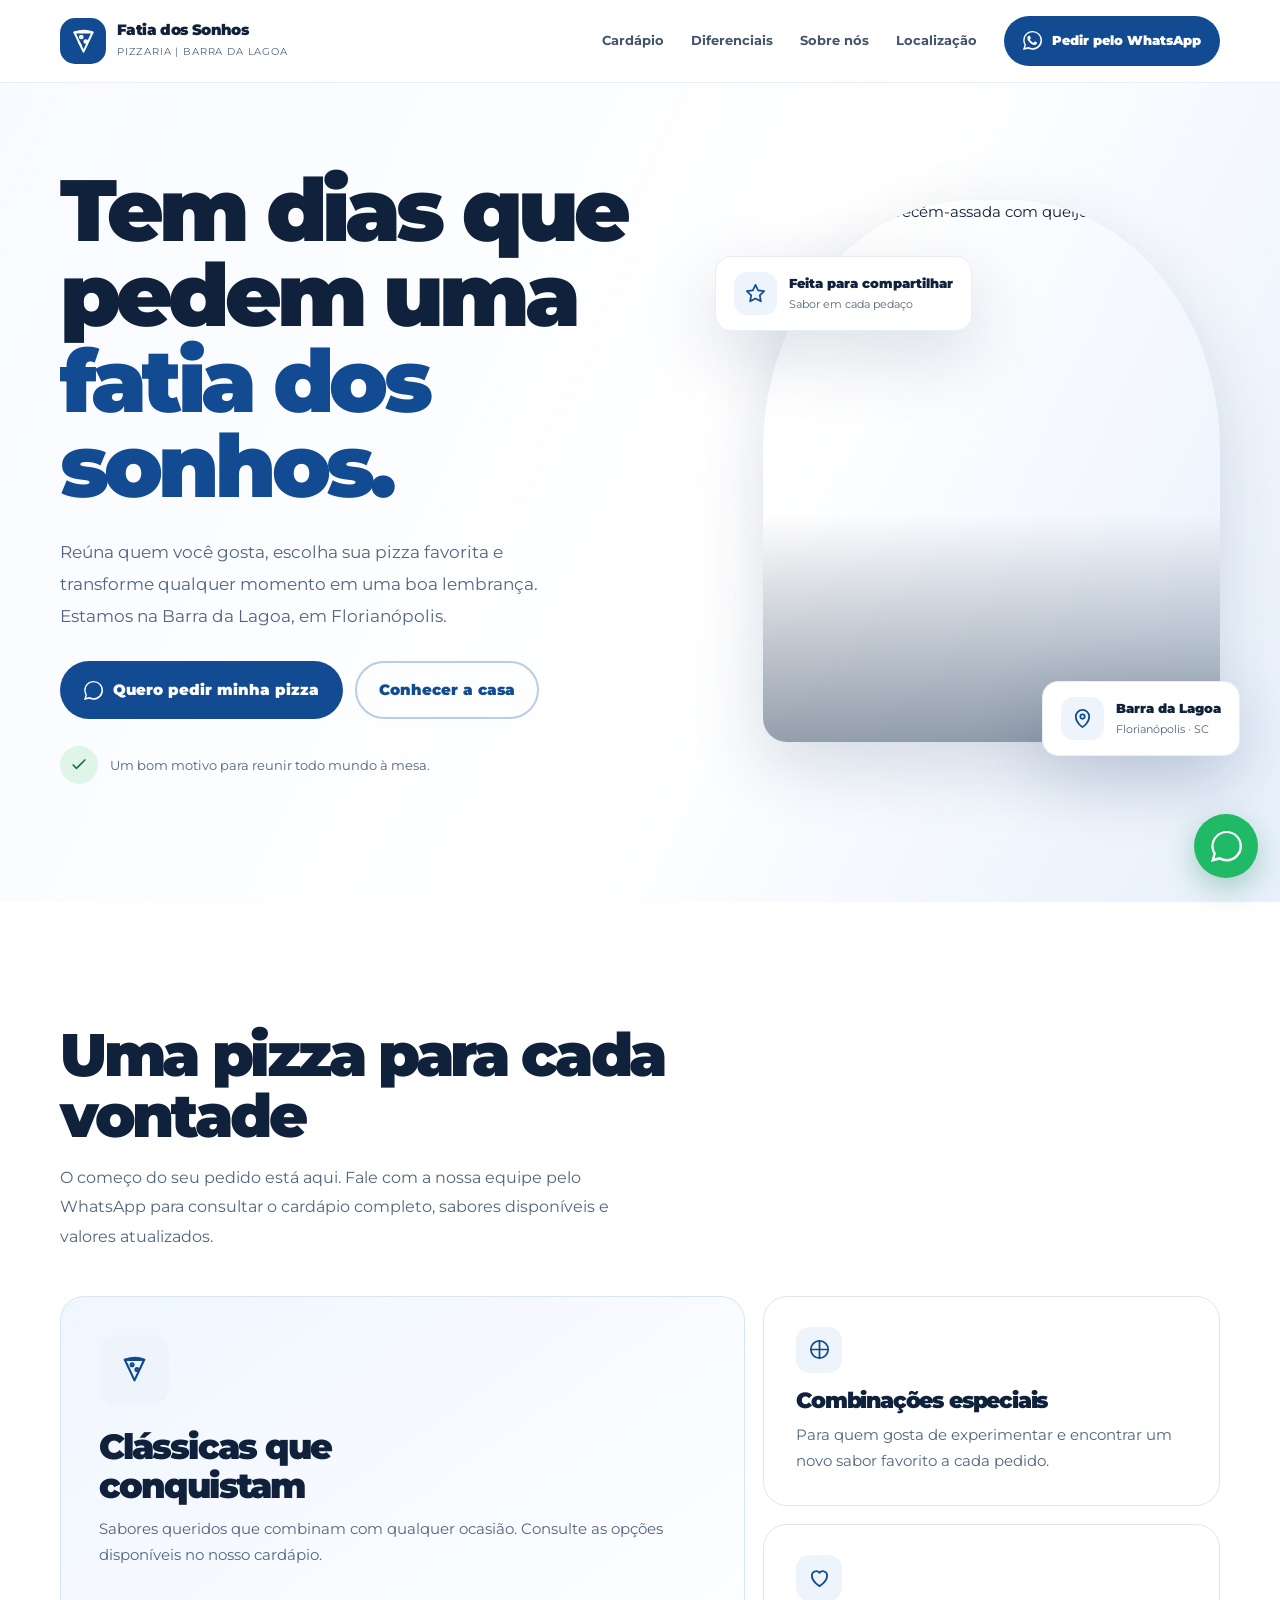
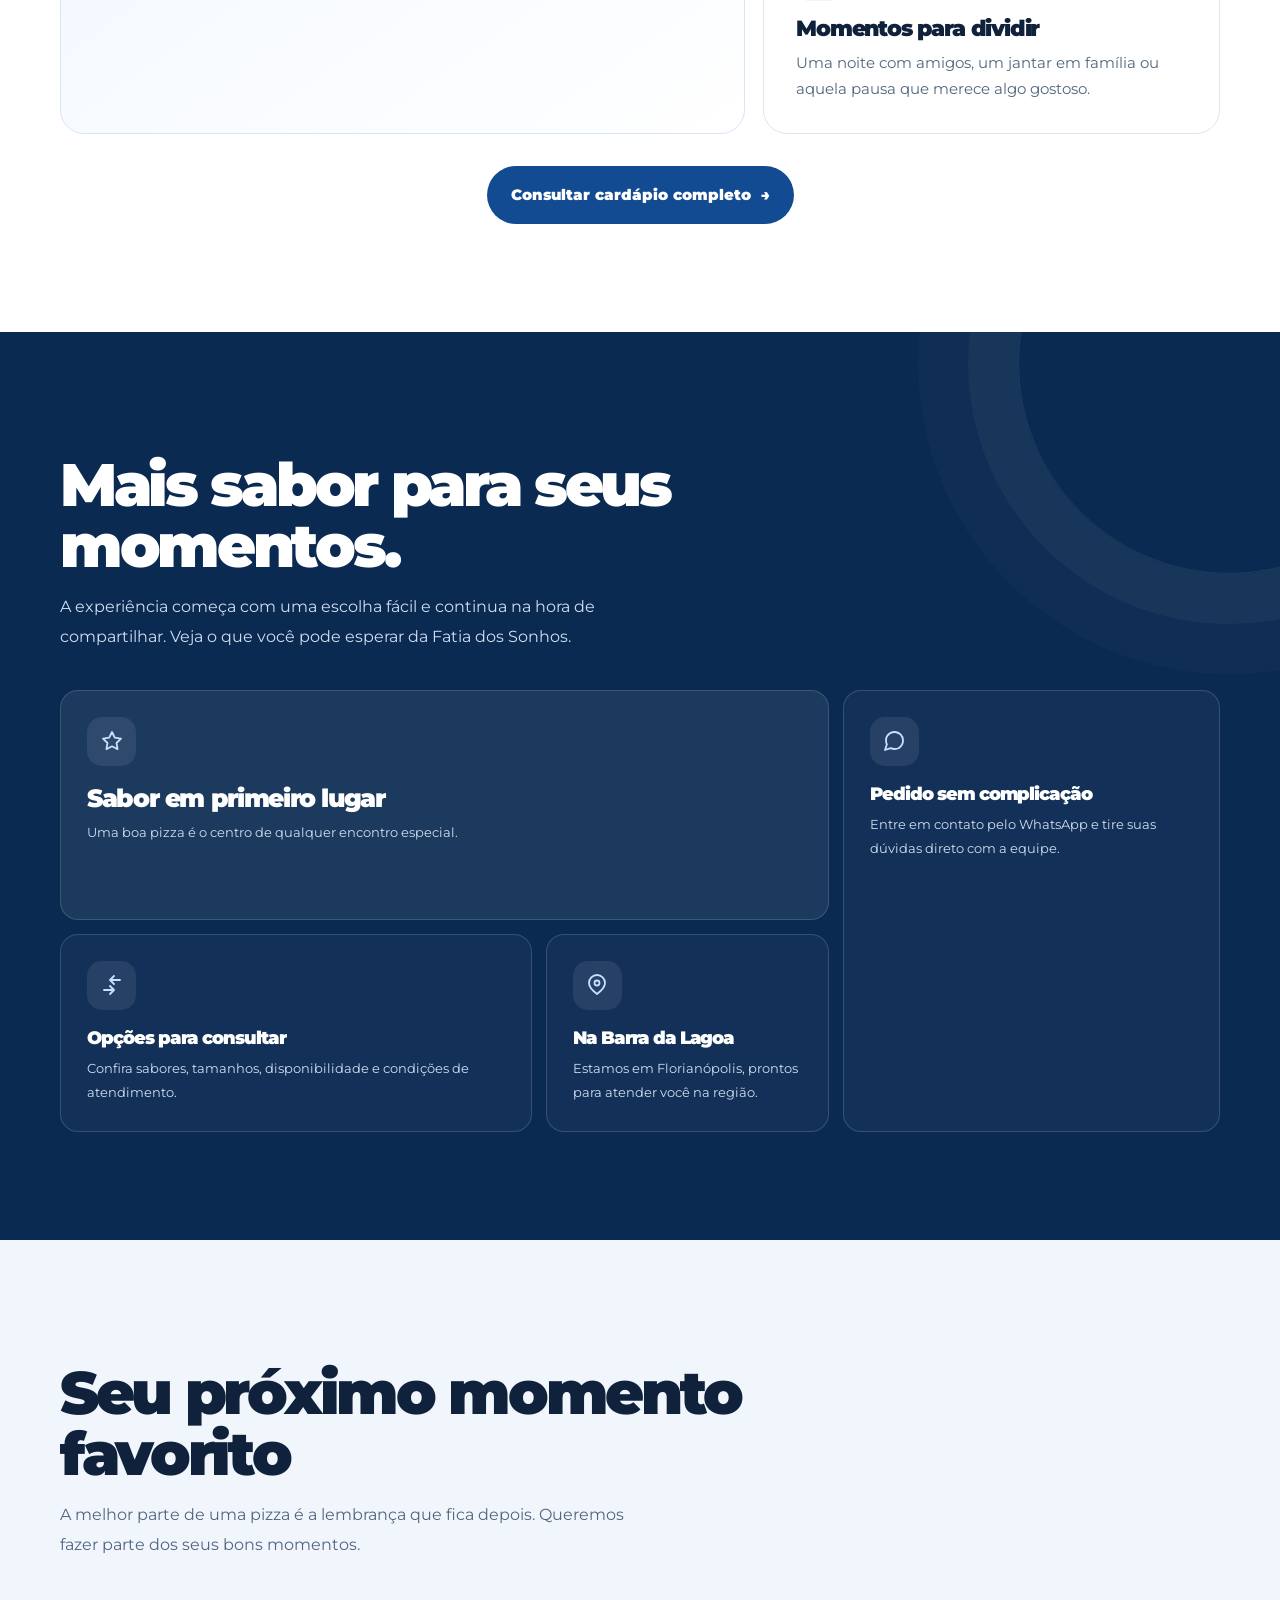
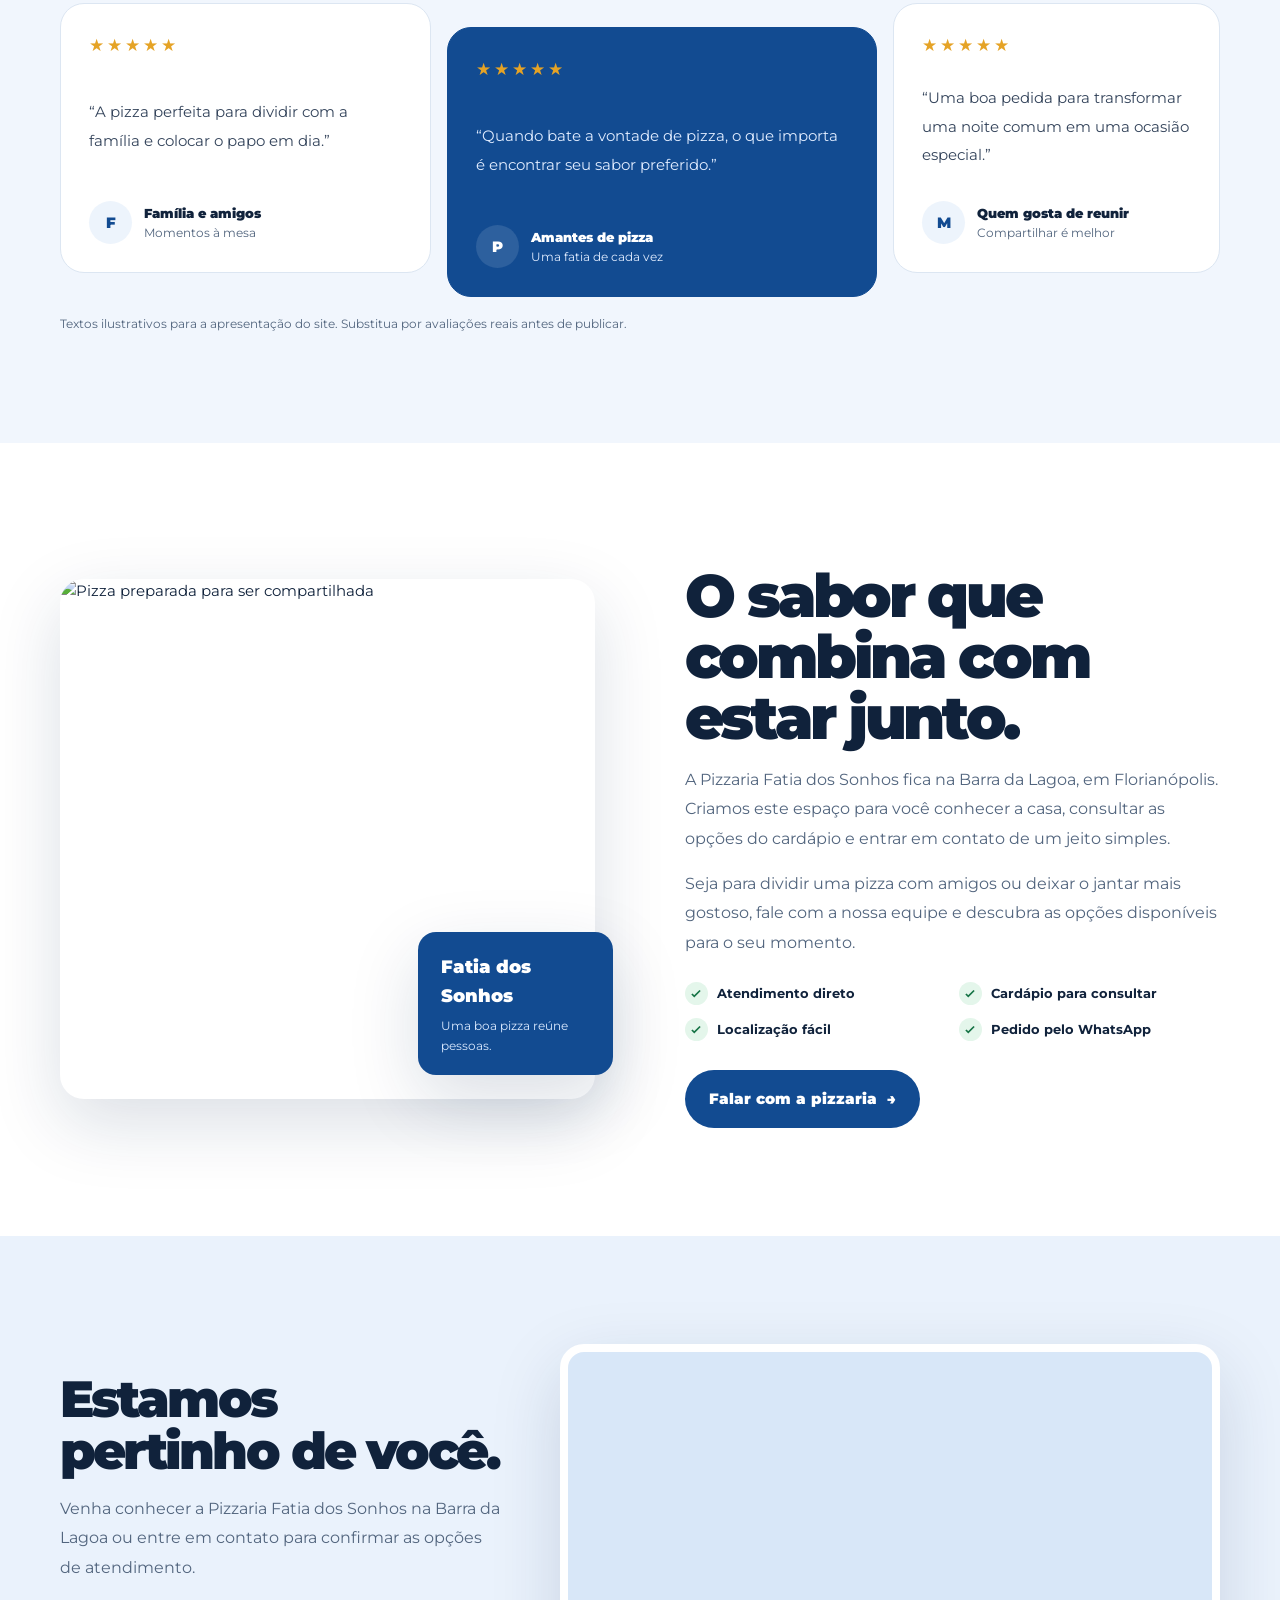
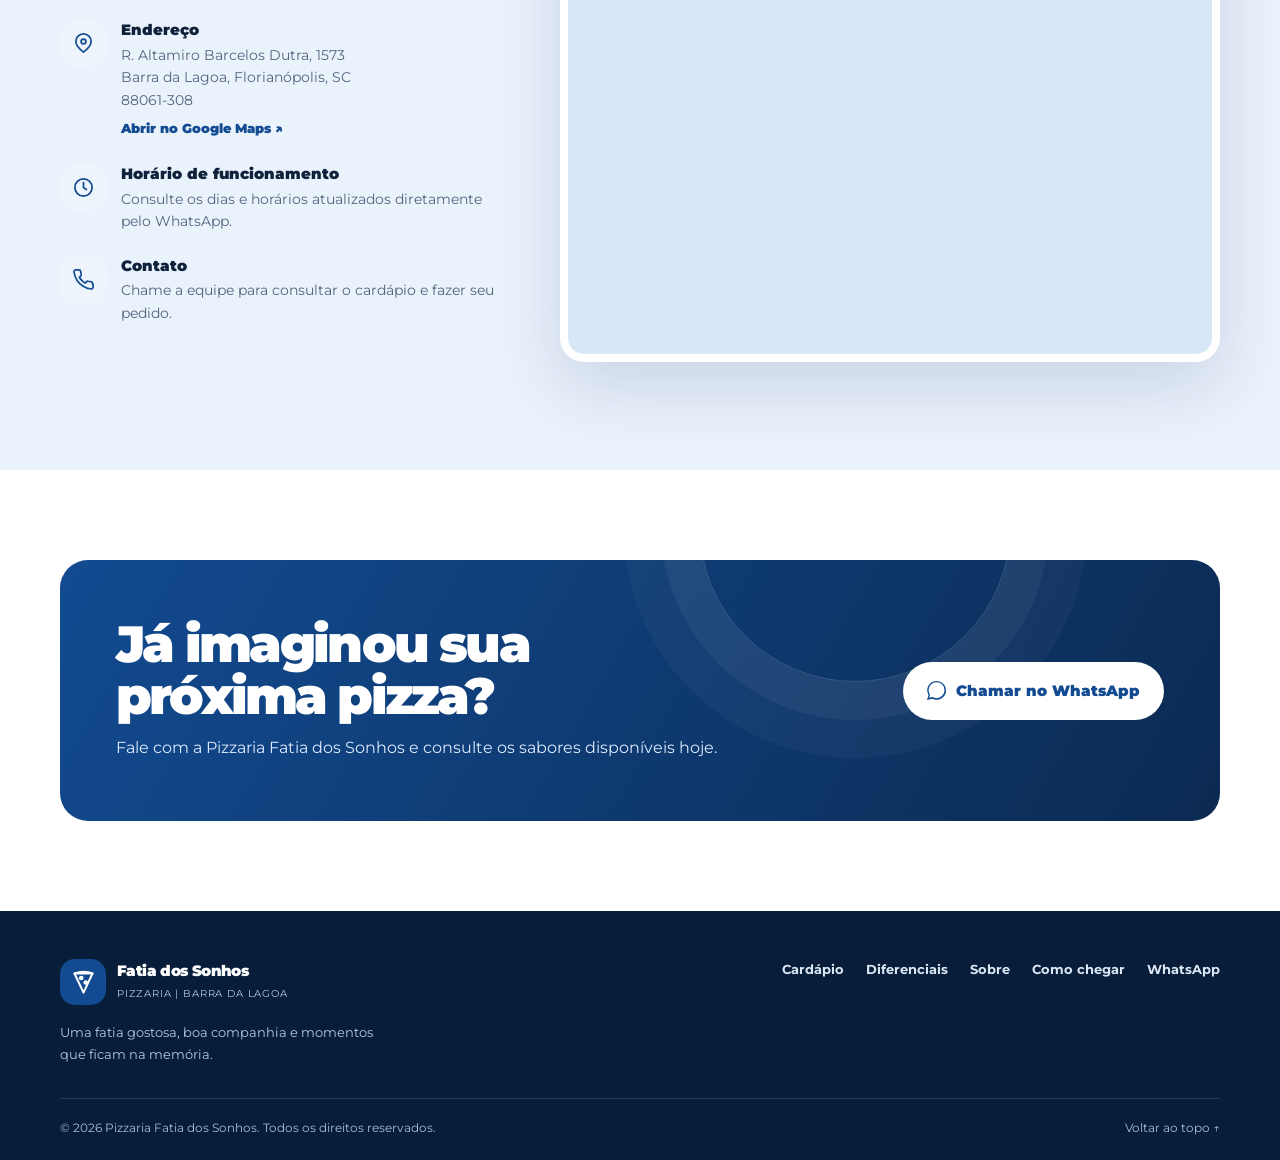
==== index.html @ 5cec937e "Trigger GitHub Pages redeployment" ====
<!DOCTYPE html>
<html lang="pt-BR">
<head>
  <meta charset="UTF-8">
  <meta name="viewport" content="width=device-width, initial-scale=1.0">
  <meta name="theme-color" content="#123b72">
  <meta name="description" content="Pizzaria Fatia dos Sonhos, na Barra da Lagoa, Florianópolis. Conheça nossas pizzas e faça seu pedido pelo WhatsApp.">
  <title>Pizzaria Fatia dos Sonhos | Barra da Lagoa</title>
  <link rel="preconnect" href="https://fonts.googleapis.com">
  <link rel="preconnect" href="https://fonts.gstatic.com" crossorigin>
  <link href="https://fonts.googleapis.com/css2?family=Montserrat:wght@400;700;900&display=swap" rel="stylesheet">
  <style>
    :root{--blue:#164b91;--blue-dark:#103566;--blue-light:#eaf3ff;--white:#fff;--ink:#17263c;--muted:#637187;--line:#e3eaf3;--shadow:0 18px 55px rgba(16,53,102,.12);--radius:22px}
    *{box-sizing:border-box}
    html{scroll-behavior:smooth;scroll-padding-top:92px}
    body{margin:0;font-family:'Montserrat',sans-serif;color:var(--ink);background:var(--white);line-height:1.65}
    img{display:block;max-width:100%}
    a{color:inherit;text-decoration:none}
    button{font:inherit}
    .container{width:min(1160px,calc(100% - 40px));margin-inline:auto}
    .section{padding:92px 0}
    .eyebrow{display:inline-flex;align-items:center;gap:9px;color:var(--blue);font-size:.76rem;font-weight:900;letter-spacing:.14em;text-transform:uppercase}
    .eyebrow:before{content:"";width:24px;height:3px;border-radius:3px;background:currentColor}
    h1,h2,h3,p{margin-top:0}
    h1,h2,h3{line-height:1.13;letter-spacing:-.04em}
    h2{font-size:clamp(2rem,4vw,3.2rem);margin:14px 0 16px;font-weight:900}
    .section-intro{max-width:650px;color:var(--muted);margin-bottom:38px}
    .btn{display:inline-flex;align-items:center;justify-content:center;gap:10px;padding:15px 22px;border:2px solid transparent;border-radius:999px;background:var(--blue);color:#fff;font-size:.91rem;font-weight:900;transition:transform .2s,background .2s,box-shadow .2s;cursor:pointer}
    .btn:hover{background:var(--blue-dark);transform:translateY(-2px);box-shadow:0 12px 28px #164b912b}
    .btn-outline{background:transparent;color:var(--blue);border-color:#b8cde8}
    .btn-outline:hover{color:#fff;border-color:var(--blue)}
    .btn svg{width:19px;height:19px;flex:none}
    /* Navegação */
    .navbar{position:fixed;inset:0 0 auto;z-index:1000;background:rgba(255,255,255,.94);border-bottom:1px solid #e8eef6;backdrop-filter:blur(14px)}
    .nav-inner{height:82px;display:flex;align-items:center;justify-content:space-between;gap:24px}
    .brand{display:flex;align-items:center;gap:11px;min-width:0}
    .brand-mark{display:grid;place-items:center;width:46px;height:46px;flex:none;border-radius:15px;background:var(--blue);color:#fff}
    .brand-mark svg{width:27px;height:27px}
    .brand-name{display:block;font-size:.95rem;font-weight:900;letter-spacing:-.04em;line-height:1.1}
    .brand-tag{display:block;color:var(--muted);font-size:.65rem;letter-spacing:.08em;text-transform:uppercase;margin-top:5px}
    .nav-links{display:flex;align-items:center;gap:27px;font-size:.82rem;font-weight:700;color:#43536b}
    .nav-links a:not(.btn):hover{color:var(--blue)}
    .nav-cta{padding:12px 17px;font-size:.8rem}
    .menu-toggle{display:none;width:44px;height:44px;border:1px solid var(--line);background:#fff;border-radius:12px;color:var(--blue);cursor:pointer}
    .menu-toggle svg{width:23px;height:23px}
    /* Hero */
    .hero{padding:138px 0 78px;overflow:hidden;background:radial-gradient(circle at 83% 27%,#e4efff 0,transparent 32%),linear-gradient(180deg,#f8fbff 0%,#fff 100%)}
    .hero-grid{display:grid;grid-template-columns:1.02fr .98fr;align-items:center;gap:56px}
    .hero-copy h1{font-size:clamp(2.8rem,5.6vw,5rem);margin:18px 0 22px;font-weight:900;max-width:650px}
    .hero-copy h1 span{color:var(--blue)}
    .hero-copy>p{max-width:550px;color:var(--muted);font-size:1.05rem;margin-bottom:29px}
    .hero-actions{display:flex;flex-wrap:wrap;gap:12px}
    .hero-note{display:flex;align-items:center;gap:12px;margin-top:27px;color:var(--muted);font-size:.8rem}
    .note-icon{display:grid;place-items:center;width:38px;height:38px;flex:none;border-radius:50%;background:#dff5e8;color:#147747}
    .note-icon svg{width:20px;height:20px}
    .hero-visual{position:relative;min-height:470px}
    .hero-photo{position:absolute;inset:12px 18px 20px 22px;overflow:hidden;border-radius:48% 48% 25px 25px;box-shadow:var(--shadow)}
    .hero-photo img{width:100%;height:100%;object-fit:cover}
    .hero-photo:after{content:"";position:absolute;inset:0;background:linear-gradient(180deg,transparent 58%,rgba(7,28,57,.42))}
    .floating-card{position:absolute;z-index:2;display:flex;align-items:center;gap:12px;background:#fff;padding:15px 18px;border:1px solid #e7eef8;border-radius:17px;box-shadow:var(--shadow)}
    .floating-card.top{top:36px;left:0}
    .floating-card.bottom{bottom:0;right:0}
    .float-icon{display:grid;place-items:center;width:43px;height:43px;border-radius:13px;background:var(--blue-light);color:var(--blue)}
    .float-icon svg{width:23px;height:23px}
    .float-title{display:block;font-size:.8rem;font-weight:900}
    .float-sub{display:block;font-size:.68rem;color:var(--muted);margin-top:2px}
    /* Serviços */
    .services{background:#fff}
    .section-heading{text-align:center}
    .section-heading .section-intro{margin-inline:auto}
    .service-grid{display:grid;grid-template-columns:repeat(3,1fr);gap:20px}
    .service-card{padding:30px;border:1px solid var(--line);border-radius:var(--radius);transition:transform .2s,box-shadow .2s}
    .service-card:hover{transform:translateY(-5px);box-shadow:var(--shadow)}
    .service-icon{display:grid;place-items:center;width:58px;height:58px;border-radius:18px;background:var(--blue-light);color:var(--blue);margin-bottom:23px}
    .service-icon svg{width:29px;height:29px}
    .service-card h3{font-size:1.2rem;margin-bottom:10px;font-weight:900}
    .service-card p{color:var(--muted);font-size:.9rem;margin:0}
    /* Diferenciais */
    .advantages{background:var(--blue-dark);color:#fff;position:relative;overflow:hidden}
    .advantages:after{content:"";position:absolute;width:420px;height:420px;border:1px solid #ffffff14;border-radius:50%;right:-160px;top:-180px;box-shadow:0 0 0 50px #ffffff08,0 0 0 100px #ffffff05}
    .advantages .eyebrow{color:#a9d0ff}
    .advantages .section-intro{color:#d0deef}
    .advantage-grid{display:grid;grid-template-columns:repeat(4,1fr);gap:16px;position:relative;z-index:1}
    .advantage{padding:23px 20px;border:1px solid #ffffff26;background:#ffffff09;border-radius:18px}
    .advantage .service-icon{background:#ffffff14;color:#c8e0ff;width:49px;height:49px;border-radius:15px;margin-bottom:18px}
    .advantage .service-icon svg{width:24px;height:24px}
    .advantage h3{font-size:1rem;margin-bottom:9px}
    .advantage p{font-size:.82rem;color:#d0deef;margin:0}
    /* Depoimentos */
    .testimonials{background:#f7faff}
    .review-grid{display:grid;grid-template-columns:repeat(3,1fr);gap:20px}
    .review{padding:27px;background:#fff;border:1px solid var(--line);border-radius:var(--radius)}
    .stars{color:#e5a326;letter-spacing:3px;font-size:1.05rem;margin-bottom:15px}
    .review blockquote{font-size:.93rem;color:#34445b;margin:0 0 23px;line-height:1.75}
    .review-person{display:flex;align-items:center;gap:12px}
    .avatar{display:grid;place-items:center;width:43px;height:43px;border-radius:50%;background:var(--blue-light);color:var(--blue);font-weight:900}
    .person-name{font-size:.83rem;font-weight:900;display:block}
    .person-label{font-size:.72rem;color:var(--muted);display:block}
    .review-note{margin:18px 0 0;color:var(--muted);font-size:.73rem;text-align:center}
    /* Sobre */
    .about-grid{display:grid;grid-template-columns:.95fr 1.05fr;gap:68px;align-items:center}
    .about-image{position:relative;min-height:435px}
    .about-image img{position:absolute;inset:0;width:100%;height:100%;object-fit:cover;border-radius:var(--radius);box-shadow:var(--shadow)}
    .about-stamp{position:absolute;right:-18px;bottom:24px;background:var(--blue);color:#fff;border-radius:18px;padding:20px 23px;max-width:195px;box-shadow:var(--shadow)}
    .about-stamp strong{display:block;font-size:1.12rem;font-weight:900}
    .about-stamp span{display:block;font-size:.75rem;margin-top:5px;color:#dbeaff}
    .about-copy p{color:var(--muted)}
    .about-points{display:grid;grid-template-columns:1fr 1fr;gap:13px;margin:25px 0 29px}
    .about-point{display:flex;align-items:center;gap:9px;font-size:.83rem;font-weight:700}
    .check{display:grid;place-items:center;width:23px;height:23px;flex:none;border-radius:50%;background:#e4f6eb;color:#167446}
    .check svg{width:14px;height:14px}
    /* Localização */
    .location{background:var(--blue-light)}
    .location-grid{display:grid;grid-template-columns:.9fr 1.1fr;gap:35px;align-items:stretch}
    .location-info{padding:15px 0}
    .info-row{display:flex;align-items:flex-start;gap:14px;margin:23px 0}
    .info-row .service-icon{width:47px;height:47px;border-radius:14px;flex:none;margin:0}
    .info-row .service-icon svg{width:23px;height:23px}
    .info-row h3{font-size:.92rem;letter-spacing:0;margin:2px 0 5px}
    .info-row p{font-size:.85rem;color:var(--muted);margin:0}
    .map-card{overflow:hidden;border-radius:var(--radius);min-height:390px;background:#d8e7f8;box-shadow:var(--shadow)}
    .map-card iframe{width:100%;height:100%;min-height:390px;border:0;display:block}
    /* Chamada final */
    .final-cta{padding:82px 0}
    .cta-panel{position:relative;overflow:hidden;display:flex;align-items:center;justify-content:space-between;gap:30px;padding:48px;border-radius:28px;background:var(--blue);color:#fff}
    .cta-panel:after{content:"";position:absolute;width:310px;height:310px;border:1px solid #ffffff2a;border-radius:50%;right:18%;top:-190px;box-shadow:0 0 0 38px #ffffff0c,0 0 0 76px #ffffff08}
    .cta-copy{position:relative;z-index:1;max-width:650px}
    .cta-copy h2{margin-top:0;margin-bottom:12px}
    .cta-copy p{color:#dceaff;margin:0}
    .cta-panel .btn{position:relative;z-index:1;background:#fff;color:var(--blue);white-space:nowrap}
    .cta-panel .btn:hover{background:#eaf3ff}
    /* Rodapé */
    footer{background:#0c2547;color:#fff;padding:48px 0 22px}
    .footer-main{display:flex;justify-content:space-between;gap:30px;align-items:flex-start;padding-bottom:32px}
    footer .brand-tag{color:#b6c8df}
    .footer-description{max-width:340px;color:#b6c8df;font-size:.82rem;margin:17px 0 0}
    .footer-links{display:flex;gap:22px;flex-wrap:wrap;font-size:.8rem;color:#dce7f5;font-weight:700}
    .footer-links a:hover{color:#fff;text-decoration:underline}
    .footer-bottom{border-top:1px solid #ffffff20;padding-top:20px;display:flex;justify-content:space-between;gap:18px;flex-wrap:wrap;color:#a9bdd7;font-size:.72rem}
    .whatsapp-float{position:fixed;right:22px;bottom:22px;z-index:900;width:62px;height:62px;display:grid;place-items:center;border-radius:50%;background:#20b965;color:#fff;box-shadow:0 10px 30px #08743c4d;transition:transform .2s}
    .whatsapp-float:hover{transform:translateY(-4px) scale(1.04)}
    .whatsapp-float svg{width:31px;height:31px}
    .sr-only{position:absolute;width:1px;height:1px;padding:0;margin:-1px;overflow:hidden;clip:rect(0,0,0,0);white-space:nowrap;border:0}
    @media(max-width:950px){
      .nav-links{gap:16px}.nav-links a:not(.btn){font-size:.76rem}
      .hero-grid{gap:25px}.hero-visual{min-height:400px}
      .advantage-grid{grid-template-columns:repeat(2,1fr)}
      .about-grid{gap:38px}
    }
    @media(max-width:760px){
      html{scroll-padding-top:75px}.container{width:min(100% - 32px,560px)}.section{padding:68px 0}
      .nav-inner{height:72px}.brand-mark{width:41px;height:41px;border-radius:13px}.brand-name{font-size:.87rem}
      .menu-toggle{display:grid;place-items:center}
      .nav-links{display:none;position:absolute;top:72px;left:0;right:0;padding:18px 22px 24px;background:#fff;border-bottom:1px solid var(--line);box-shadow:0 18px 25px #123b7212;align-items:stretch;gap:0}
      .nav-links.open{display:flex;flex-direction:column}
      .nav-links a:not(.btn){padding:13px 0;font-size:.9rem;border-bottom:1px solid #edf1f7}
      .nav-cta{margin-top:14px}
      .hero{padding:112px 0 58px}.hero-grid{grid-template-columns:1fr;gap:35px}.hero-copy h1{font-size:clamp(2.65rem,12vw,4rem)}
      .hero-copy>p{font-size:.97rem}.hero-visual{min-height:370px;margin:0 4px}
      .hero-photo{inset:10px 12px 18px 16px}.floating-card.top{left:-5px;top:18px}.floating-card.bottom{right:-4px}
      .service-grid,.review-grid{grid-template-columns:1fr}.service-card{padding:25px}
      .advantage-grid{gap:12px}.advantage{padding:19px 15px}
      .about-grid,.location-grid{grid-template-columns:1fr;gap:28px}.about-image{min-height:340px;margin-right:10px}
      .about-stamp{right:-10px}.about-points{gap:12px}
      .map-card,.map-card iframe{min-height:320px}
      .cta-panel{padding:34px 25px;align-items:flex-start;flex-direction:column}.cta-panel h2{font-size:2.15rem}
      .footer-main{flex-direction:column}.footer-links{gap:16px}
      .whatsapp-float{width:56px;height:56px;right:15px;bottom:15px}
    }
    @media(max-width:390px){.brand-tag{font-size:.58rem}.hero-actions .btn{width:100%}.advantage-grid{grid-template-columns:1fr}.about-points{grid-template-columns:1fr}.floating-card{padding:12px}.float-title{font-size:.74rem}}
    @media(prefers-reduced-motion:reduce){html{scroll-behavior:auto}*,*:before,*:after{transition:none!important}}

    /* Direção de arte: composição editorial, hierarquia tipográfica e ritmo */
    :root{--blue:#124b91;--blue-dark:#0b2a52;--blue-light:#edf4fc;--ink:#10223b;--muted:#52657e;--line:#dce6f2;--shadow:0 24px 70px rgba(11,42,82,.15);--radius:24px}
    body{font-size:15px} h1,h2,h3{letter-spacing:-.055em} h1,h2,h3{font-weight:900}
    h2{font-size:clamp(2.35rem,4.7vw,3.8rem);line-height:1.02}
    .section-intro{font-size:1rem;line-height:1.85;max-width:600px}
    .hero{padding:154px 0 96px;background:linear-gradient(115deg,#f7faff 0%,#fff 58%,#e7f0fc 100%)}
    .hero-grid{grid-template-columns:minmax(0,1.1fr) minmax(0,.9fr);gap:clamp(32px,6vw,92px)}
    .hero-copy{padding:14px 0 22px}.hero-copy h1{font-size:clamp(3.4rem,6.8vw,6.3rem);line-height:.98;max-width:690px;margin:0 0 27px}
    .hero-copy h1 span{display:block;color:var(--blue)}.hero-copy>p{font-size:1.08rem;line-height:1.85;max-width:500px}
    .hero-visual{min-height:560px}.hero-photo{inset:0 0 18px 30px;border-radius:46% 46% 24px 24px}.hero-photo img{transform:scale(1.04)}
    .floating-card{border-radius:16px}.floating-card.top{left:-18px;top:56px}.floating-card.bottom{right:-20px;bottom:4px}
    .section{padding:108px 0}.section-heading{text-align:left;max-width:780px;margin-bottom:44px}
    .section-heading .section-intro{margin-left:0;margin-right:0}
    .service-grid{display:grid;grid-template-columns:1.2fr .8fr;grid-template-rows:auto auto;gap:18px;align-items:stretch}
    .service-card{min-height:210px;padding:30px 32px;display:flex;flex-direction:column;align-items:flex-start}
    .service-card:first-child{grid-row:span 2;min-height:100%;padding:38px;background:linear-gradient(145deg,#f0f6ff,#fff);border-color:#d7e5f7}
    .service-card:first-child .service-icon{width:70px;height:70px}.service-card:first-child h3{font-size:clamp(1.6rem,2.7vw,2.25rem);max-width:300px}
    .service-card:not(:first-child) .service-icon{width:46px;height:46px;border-radius:14px;margin-bottom:15px}
    .service-card:not(:first-child) .service-icon svg{width:23px;height:23px}
    .service-card h3{font-size:1.35rem}.service-card p{font-size:.91rem;line-height:1.8}
    .advantages{background:var(--blue-dark)}.advantages h2{max-width:650px}
    .advantage-grid{grid-template-columns:1.25fr .75fr 1fr;grid-template-rows:auto auto;gap:14px}
    .advantage{min-height:195px;padding:26px}.advantage:first-child{grid-column:span 2;min-height:230px;background:#ffffff12}
    .advantage:nth-child(2){grid-column:3;grid-row:span 2}.advantage:nth-child(3){grid-column:1;min-height:170px}.advantage:nth-child(4){grid-column:2;min-height:170px}
    .advantage h3{font-size:1.15rem}.advantage:first-child h3{font-size:1.55rem}.advantage p{line-height:1.8}
    .testimonials{background:#f1f6fd}.review-grid{grid-template-columns:1fr 1.16fr .88fr;align-items:stretch;gap:16px}
    .review{padding:28px;min-height:270px;display:flex;flex-direction:column;justify-content:space-between}
    .review:nth-child(2){transform:translateY(24px);background:var(--blue);color:#fff;border-color:var(--blue)}
    .review:nth-child(2) blockquote,.review:nth-child(2) .person-label{color:#e0ecff}
    .review:nth-child(2) .avatar{background:#ffffff1d;color:#fff}.review blockquote{font-size:.94rem;line-height:1.9}
    .review-note{text-align:left;margin-top:42px}
    .about-grid{grid-template-columns:1fr 1fr;gap:clamp(38px,7vw,100px)}.about-image{min-height:520px}
    .about-image img{border-radius:24px}.about-copy h2{max-width:560px}.about-copy p{line-height:1.9;font-size:.97rem}
    .location{background:#eaf2fc}.location-grid{grid-template-columns:.8fr 1.2fr;gap:60px}
    .location-info h2{font-size:clamp(2.3rem,4vw,3.3rem)}.map-card{min-height:460px;border:8px solid #fff}
    .map-card iframe{min-height:444px}.final-cta{padding:90px 0;background:#fff}
    .cta-panel{padding:58px 56px;border-radius:28px;background:linear-gradient(120deg,#124b91,#0b2a52)}
    .cta-copy h2{font-size:clamp(2.25rem,4vw,3.4rem);max-width:600px}.cta-copy p{font-size:1rem;line-height:1.8}
    footer{background:#071d39}.whatsapp-float{width:64px;height:64px}
    .reveal-image{opacity:0;transform:translateY(26px) scale(.985);transition:opacity .85s ease,transform .85s cubic-bezier(.2,.7,.2,1)}
    .reveal-image.is-visible{opacity:1;transform:translateY(0) scale(1)}
    @media(max-width:950px){
      .hero-grid{gap:28px}.hero-copy h1{font-size:clamp(3rem,6.5vw,4.8rem)}.hero-visual{min-height:440px}
      .service-grid{grid-template-columns:1fr 1fr}.service-card:first-child{grid-row:span 2}
      .advantage-grid{grid-template-columns:1fr 1fr}.advantage:first-child{grid-column:span 1}.advantage:nth-child(2){grid-column:2;grid-row:span 2}.advantage:nth-child(3){grid-column:1}.advantage:nth-child(4){grid-column:1}
      .review-grid{grid-template-columns:1fr 1fr}.review:nth-child(2){transform:none}.review:last-child{grid-column:span 2;min-height:210px}
      .location-grid{gap:30px}
    }
    @media(max-width:760px){
      .section{padding:74px 0}.hero{padding:112px 0 62px}
      .hero-grid{grid-template-columns:1fr;gap:28px}.hero-copy{padding:10px 0 0}.hero-copy h1{font-size:clamp(3.15rem,13vw,4.5rem);max-width:560px}
      .hero-copy>p{font-size:1rem}.hero-visual{min-height:410px;margin:0 8px 0 0}.hero-photo{inset:0 10px 18px 16px}
      .floating-card.top{left:-8px;top:20px}.floating-card.bottom{right:-5px;bottom:0}
      .section-heading{margin-bottom:30px}.service-grid{grid-template-columns:1fr;grid-template-rows:auto}
      .service-card:first-child{grid-row:auto;min-height:250px;padding:30px}.service-card{min-height:auto}
      .advantage-grid{grid-template-columns:1fr 1fr}.advantage:first-child{grid-column:span 2;min-height:180px}
      .advantage:nth-child(2){grid-column:span 2;grid-row:auto}.advantage:nth-child(3),.advantage:nth-child(4){grid-column:auto;min-height:185px}
      .review-grid{grid-template-columns:1fr}.review,.review:last-child{grid-column:auto;min-height:220px}.review:nth-child(2){transform:none}.review-note{margin-top:22px}
      .about-grid,.location-grid{grid-template-columns:1fr;gap:34px}.about-image{min-height:360px;margin-right:10px}
      .map-card,.map-card iframe{min-height:330px}.map-card{border-width:5px}.cta-panel{padding:35px 25px}.final-cta{padding:64px 0}
    }
    @media(max-width:390px){
      .hero-copy h1{font-size:3rem}.hero-visual{min-height:340px}.advantage-grid{grid-template-columns:1fr}
      .advantage:first-child,.advantage:nth-child(2),.advantage:nth-child(3),.advantage:nth-child(4){grid-column:1;grid-row:auto;min-height:150px}
    }
    @media(prefers-reduced-motion:reduce){.reveal-image{opacity:1;transform:none;transition:none}}

  </style>
  <!-- GitHub Pages redeploy -->
</head>
<body>
  <header class="navbar">
    <div class="container nav-inner">
      <a class="brand" href="#inicio" aria-label="Fatia dos Sonhos, início">
        <span class="brand-mark" aria-hidden="true"><svg viewBox="0 0 24 24" fill="none" stroke="currentColor" stroke-width="1.8" stroke-linecap="round" stroke-linejoin="round"><path d="M4 4c5.5-2 11.5-2 16 0l-8 17L4 4Z"/><path d="m4 4 16 0"/><circle cx="10" cy="8" r="1.2"/><circle cx="14" cy="12" r="1.2"/><path d="M8 13 10 16"/></svg></span>
        <span><span class="brand-name">Fatia dos Sonhos</span><span class="brand-tag">Pizzaria | Barra da Lagoa</span></span>
      </a>
      <button class="menu-toggle" id="menuToggle" aria-label="Abrir menu" aria-expanded="false" aria-controls="navLinks"><svg viewBox="0 0 24 24" fill="none" stroke="currentColor" stroke-width="2" stroke-linecap="round"><path d="M4 7h16M4 12h16M4 17h16"/></svg></button>
      <nav class="nav-links" id="navLinks" aria-label="Navegação principal">
        <a href="#servicos">Cardápio</a><a href="#diferenciais">Diferenciais</a><a href="#sobre">Sobre nós</a><a href="#localizacao">Localização</a>
        <a class="btn nav-cta whatsapp-link" href="#" target="_blank" rel="noopener"><svg viewBox="0 0 24 24" fill="currentColor" aria-hidden="true"><path d="M20.5 3.5A11.8 11.8 0 0 0 12.1 0C5.6 0 .3 5.3.3 11.8c0 2.1.6 4.1 1.6 5.9L0 24l6.5-1.7a11.8 11.8 0 0 0 5.6 1.4h.1c6.5 0 11.8-5.3 11.8-11.8 0-3.2-1.2-6.2-3.5-8.4ZM12.1 21.7a9.8 9.8 0 0 1-5-1.4l-.4-.2-3.9 1 1-3.8-.3-.4a9.7 9.7 0 0 1-1.5-5.2A10.1 10.1 0 0 1 12.1 1.6a10 10 0 0 1 7.1 2.9 10 10 0 0 1 2.9 7.1 10.1 10.1 0 0 1-10 10.1Zm5.5-7.5c-.3-.2-1.8-.9-2.1-1s-.5-.2-.7.2-.8 1-1 1.2-.4.2-.7.1a8.2 8.2 0 0 1-2.5-1.5 9.3 9.3 0 0 1-1.7-2.1c-.2-.3 0-.5.1-.6l.5-.6.3-.5c.1-.2 0-.4 0-.6s-.7-1.7-.9-2.3c-.3-.6-.5-.5-.7-.5h-.6c-.2 0-.6.1-.9.4s-1.2 1.2-1.2 2.8 1.2 3.2 1.4 3.4a12.9 12.9 0 0 0 4.9 4.3c.7.3 1.2.5 1.6.6.7.2 1.3.2 1.8.1.6-.1 1.8-.7 2-1.4.3-.7.3-1.3.2-1.4s-.3-.3-.6-.5Z"/></svg> Pedir pelo WhatsApp</a>
      </nav>
    </div>
  </header>

  <main>
    <section class="hero" id="inicio">
      <div class="container hero-grid">
        <div class="hero-copy">
          
          <h1>Tem dias que pedem uma <span>fatia dos sonhos.</span></h1>
          <p>Reúna quem você gosta, escolha sua pizza favorita e transforme qualquer momento em uma boa lembrança. Estamos na Barra da Lagoa, em Florianópolis.</p>
          <div class="hero-actions">
            <a class="btn whatsapp-link" href="#" target="_blank" rel="noopener"><svg viewBox="0 0 24 24" fill="currentColor" aria-hidden="true"><path d="M20.5 3.5A11.8 11.8 0 0 0 12.1 0C5.6 0 .3 5.3.3 11.8c0 2.1.6 4.1 1.6 5.9L0 24l6.5-1.7a11.8 11.8 0 0 0 5.6 1.4h.1c6.5 0 11.8-5.3 11.8-11.8 0-3.2-1.2-6.2-3.5-8.4ZM12.1 21.7a9.8 9.8 0 0 1-5-1.4l-.4-.2-3.9 1 1-3.8-.3-.4a9.7 9.7 0 0 1-1.5-5.2A10.1 10.1 0 0 1 12.1 1.6a10 10 0 0 1 7.1 2.9 10 10 0 0 1 2.9 7.1 10.1 10.1 0 0 1-10 10.1Z"/></svg> Quero pedir minha pizza</a>
            <a class="btn btn-outline" href="#servicos">Conhecer a casa</a>
          </div>
          <div class="hero-note"><span class="note-icon"><svg viewBox="0 0 24 24" fill="none" stroke="currentColor" stroke-width="2" stroke-linecap="round" stroke-linejoin="round"><path d="m5 12 4 4L19 6"/></svg></span><span>Um bom motivo para reunir todo mundo à mesa.</span></div>
        </div>
        <div class="hero-visual">
          <div class="hero-photo"><img src="https://images.unsplash.com/photo-1571407970349-bc81e7e96d47?auto=format&fit=crop&w=1200&q=85" alt="Pizza artesanal recém-assada com queijo derretido" onerror="this.onerror=null;this.src='https://images.unsplash.com/photo-1571407970349-bc81e7e96d47?auto=format&fit=crop&w=1200&q=85'"></div>
          <div class="floating-card top"><span class="float-icon"><svg viewBox="0 0 24 24" fill="none" stroke="currentColor" stroke-width="1.8" stroke-linecap="round" stroke-linejoin="round"><path d="M12 3 14.8 8.7 21 9.6 16.5 14l1.1 6.2L12 17.3l-5.6 2.9L7.5 14 3 9.6l6.2-.9L12 3Z"/></svg></span><span><span class="float-title">Feita para compartilhar</span><span class="float-sub">Sabor em cada pedaço</span></span></div>
          <div class="floating-card bottom"><span class="float-icon"><svg viewBox="0 0 24 24" fill="none" stroke="currentColor" stroke-width="1.8" stroke-linecap="round" stroke-linejoin="round"><path d="M12 21s7-4.4 7-11a7 7 0 0 0-14 0c0 6.6 7 11 7 11Z"/><circle cx="12" cy="10" r="2.3"/></svg></span><span><span class="float-title">Barra da Lagoa</span><span class="float-sub">Florianópolis · SC</span></span></div>
        </div>
      </div>
    </section>

    <section class="section services" id="servicos">
      <div class="container">
        <div class="section-heading"><h2>Uma pizza para cada vontade</h2><p class="section-intro">O começo do seu pedido está aqui. Fale com a nossa equipe pelo WhatsApp para consultar o cardápio completo, sabores disponíveis e valores atualizados.</p></div>
        <div class="service-grid">
          <article class="service-card"><div class="service-icon"><svg viewBox="0 0 24 24" fill="none" stroke="currentColor" stroke-width="1.8" stroke-linecap="round" stroke-linejoin="round"><path d="M4 4c5.5-2 11.5-2 16 0l-8 17L4 4Z"/><path d="M4 4h16"/><circle cx="10" cy="8" r="1.2"/><circle cx="14" cy="12" r="1.2"/></svg></div><h3>Clássicas que conquistam</h3><p>Sabores queridos que combinam com qualquer ocasião. Consulte as opções disponíveis no nosso cardápio.</p></article>
          <article class="service-card"><div class="service-icon"><svg viewBox="0 0 24 24" fill="none" stroke="currentColor" stroke-width="1.8" stroke-linecap="round" stroke-linejoin="round"><path d="M12 3v18M3 12h18"/><circle cx="12" cy="12" r="9"/></svg></div><h3>Combinações especiais</h3><p>Para quem gosta de experimentar e encontrar um novo sabor favorito a cada pedido.</p></article>
          <article class="service-card"><div class="service-icon"><svg viewBox="0 0 24 24" fill="none" stroke="currentColor" stroke-width="1.8" stroke-linecap="round" stroke-linejoin="round"><path d="M12 21s-8-4.4-8-11a4.5 4.5 0 0 1 8-2.8A4.5 4.5 0 0 1 20 10c0 6.6-8 11-8 11Z"/></svg></div><h3>Momentos para dividir</h3><p>Uma noite com amigos, um jantar em família ou aquela pausa que merece algo gostoso.</p></article>
        </div>
        <div style="text-align:center;margin-top:32px"><a class="btn whatsapp-link" href="#" target="_blank" rel="noopener">Consultar cardápio completo <span aria-hidden="true">→</span></a></div>
      </div>
    </section>

    <section class="section advantages" id="diferenciais">
      <div class="container">
        <h2>Mais sabor para seus momentos.</h2><p class="section-intro">A experiência começa com uma escolha fácil e continua na hora de compartilhar. Veja o que você pode esperar da Fatia dos Sonhos.</p>
        <div class="advantage-grid">
          <article class="advantage"><div class="service-icon"><svg viewBox="0 0 24 24" fill="none" stroke="currentColor" stroke-width="1.8" stroke-linecap="round" stroke-linejoin="round"><path d="M12 3 14.8 8.7 21 9.6 16.5 14l1.1 6.2L12 17.3l-5.6 2.9L7.5 14 3 9.6l6.2-.9L12 3Z"/></svg></div><h3>Sabor em primeiro lugar</h3><p>Uma boa pizza é o centro de qualquer encontro especial.</p></article>
          <article class="advantage"><div class="service-icon"><svg viewBox="0 0 24 24" fill="none" stroke="currentColor" stroke-width="1.8" stroke-linecap="round" stroke-linejoin="round"><path d="M21 11.5a8.4 8.4 0 0 1-.9 3.8 8.5 8.5 0 0 1-7.6 4.7 8.4 8.4 0 0 1-3.8-.9L3 21l1.9-5.7a8.4 8.4 0 0 1-.9-3.8A8.5 8.5 0 0 1 8.7 3.9a8.4 8.4 0 0 1 3.8-.9h.5a8.5 8.5 0 0 1 8 8v.5Z"/></svg></div><h3>Pedido sem complicação</h3><p>Entre em contato pelo WhatsApp e tire suas dúvidas direto com a equipe.</p></article>
          <article class="advantage"><div class="service-icon"><svg viewBox="0 0 24 24" fill="none" stroke="currentColor" stroke-width="1.8" stroke-linecap="round" stroke-linejoin="round"><path d="M20 7h-9M14 3l-4 4 4 4M4 17h9M10 13l4 4-4 4"/></svg></div><h3>Opções para consultar</h3><p>Confira sabores, tamanhos, disponibilidade e condições de atendimento.</p></article>
          <article class="advantage"><div class="service-icon"><svg viewBox="0 0 24 24" fill="none" stroke="currentColor" stroke-width="1.8" stroke-linecap="round" stroke-linejoin="round"><path d="M20 10c0 5-8 11-8 11S4 15 4 10a8 8 0 1 1 16 0Z"/><circle cx="12" cy="10" r="2.5"/></svg></div><h3>Na Barra da Lagoa</h3><p>Estamos em Florianópolis, prontos para atender você na região.</p></article>
        </div>
      </div>
    </section>

    <section class="section testimonials" id="depoimentos">
      <div class="container">
        <div class="section-heading"><h2>Seu próximo momento favorito</h2><p class="section-intro">A melhor parte de uma pizza é a lembrança que fica depois. Queremos fazer parte dos seus bons momentos.</p></div>
        <div class="review-grid">
          <article class="review"><div class="stars" aria-label="5 estrelas">★★★★★</div><blockquote>“A pizza perfeita para dividir com a família e colocar o papo em dia.”</blockquote><div class="review-person"><span class="avatar">F</span><span><span class="person-name">Família e amigos</span><span class="person-label">Momentos à mesa</span></span></div></article>
          <article class="review"><div class="stars" aria-label="5 estrelas">★★★★★</div><blockquote>“Quando bate a vontade de pizza, o que importa é encontrar seu sabor preferido.”</blockquote><div class="review-person"><span class="avatar">P</span><span><span class="person-name">Amantes de pizza</span><span class="person-label">Uma fatia de cada vez</span></span></div></article>
          <article class="review"><div class="stars" aria-label="5 estrelas">★★★★★</div><blockquote>“Uma boa pedida para transformar uma noite comum em uma ocasião especial.”</blockquote><div class="review-person"><span class="avatar">M</span><span><span class="person-name">Quem gosta de reunir</span><span class="person-label">Compartilhar é melhor</span></span></div></article>
        </div>
        <p class="review-note">Textos ilustrativos para a apresentação do site. Substitua por avaliações reais antes de publicar.</p>
      </div>
    </section>

    <section class="section" id="sobre">
      <div class="container about-grid">
        <div class="about-image"><img src="https://images.unsplash.com/photo-1571407970349-bc81e7e96d47?auto=format&fit=crop&w=1000&q=85" alt="Pizza preparada para ser compartilhada" loading="lazy"><div class="about-stamp"><strong>Fatia dos Sonhos</strong><span>Uma boa pizza reúne pessoas.</span></div></div>
        <div class="about-copy"><h2>O sabor que combina com estar junto.</h2><p>A Pizzaria Fatia dos Sonhos fica na Barra da Lagoa, em Florianópolis. Criamos este espaço para você conhecer a casa, consultar as opções do cardápio e entrar em contato de um jeito simples.</p><p>Seja para dividir uma pizza com amigos ou deixar o jantar mais gostoso, fale com a nossa equipe e descubra as opções disponíveis para o seu momento.</p>
          <div class="about-points"><div class="about-point"><span class="check"><svg viewBox="0 0 24 24" fill="none" stroke="currentColor" stroke-width="3"><path d="m5 12 4 4L19 6"/></svg></span>Atendimento direto</div><div class="about-point"><span class="check"><svg viewBox="0 0 24 24" fill="none" stroke="currentColor" stroke-width="3"><path d="m5 12 4 4L19 6"/></svg></span>Cardápio para consultar</div><div class="about-point"><span class="check"><svg viewBox="0 0 24 24" fill="none" stroke="currentColor" stroke-width="3"><path d="m5 12 4 4L19 6"/></svg></span>Localização fácil</div><div class="about-point"><span class="check"><svg viewBox="0 0 24 24" fill="none" stroke="currentColor" stroke-width="3"><path d="m5 12 4 4L19 6"/></svg></span>Pedido pelo WhatsApp</div></div>
          <a class="btn whatsapp-link" href="#" target="_blank" rel="noopener">Falar com a pizzaria <span aria-hidden="true">→</span></a>
        </div>
      </div>
    </section>

    <section class="section location" id="localizacao">
      <div class="container location-grid">
        <div class="location-info"><h2>Estamos pertinho de você.</h2><p class="section-intro">Venha conhecer a Pizzaria Fatia dos Sonhos na Barra da Lagoa ou entre em contato para confirmar as opções de atendimento.</p>
          <div class="info-row"><div class="service-icon"><svg viewBox="0 0 24 24" fill="none" stroke="currentColor" stroke-width="1.8" stroke-linecap="round" stroke-linejoin="round"><path d="M20 10c0 5-8 11-8 11S4 15 4 10a8 8 0 1 1 16 0Z"/><circle cx="12" cy="10" r="2.5"/></svg></div><div><h3>Endereço</h3><p>R. Altamiro Barcelos Dutra, 1573<br>Barra da Lagoa, Florianópolis, SC<br>88061-308</p><a href="https://www.google.com/maps/search/?api=1&query=R.+Altamiro+Barcelos+Dutra%2C+1573%2C+Barra+da+Lagoa%2C+Florian%C3%B3polis+-+SC%2C+88061-308" target="_blank" rel="noopener" style="display:inline-block;color:var(--blue);font-size:.8rem;font-weight:900;margin-top:7px">Abrir no Google Maps ↗</a></div></div>
          <div class="info-row"><div class="service-icon"><svg viewBox="0 0 24 24" fill="none" stroke="currentColor" stroke-width="1.8" stroke-linecap="round" stroke-linejoin="round"><circle cx="12" cy="12" r="9"/><path d="M12 7v5l3 2"/></svg></div><div><h3>Horário de funcionamento</h3><p>Consulte os dias e horários atualizados diretamente pelo WhatsApp.</p></div></div>
          <div class="info-row"><div class="service-icon"><svg viewBox="0 0 24 24" fill="none" stroke="currentColor" stroke-width="1.8" stroke-linecap="round" stroke-linejoin="round"><path d="M22 16.9v3a2 2 0 0 1-2.2 2 19.8 19.8 0 0 1-8.6-3.1 19.4 19.4 0 0 1-6-6A19.8 19.8 0 0 1 2.1 4.2 2 2 0 0 1 4.1 2h3a2 2 0 0 1 2 1.7l.5 2.8a2 2 0 0 1-.6 1.9L7.7 9.7a16 16 0 0 0 6 6l1.3-1.3a2 2 0 0 1 1.9-.6l2.8.5a2 2 0 0 1 1.7 2.6Z"/></svg></div><div><h3>Contato</h3><p>Chame a equipe para consultar o cardápio e fazer seu pedido.</p></div></div>
        </div>
        <div class="map-card"><iframe title="Mapa da Pizzaria Fatia dos Sonhos" src="https://maps.google.com/maps?q=R.%20Altamiro%20Barcelos%20Dutra%2C%201573%2C%20Barra%20da%20Lagoa%2C%20Florian%C3%B3polis%20-%20SC&t=&z=15&ie=UTF8&iwloc=&output=embed" loading="lazy" referrerpolicy="no-referrer-when-downgrade" allowfullscreen></iframe></div>
      </div>
    </section>

    <section class="final-cta">
      <div class="container"><div class="cta-panel"><div class="cta-copy"><h2>Já imaginou sua próxima pizza?</h2><p>Fale com a Pizzaria Fatia dos Sonhos e consulte os sabores disponíveis hoje.</p></div><a class="btn whatsapp-link" href="#" target="_blank" rel="noopener"><svg viewBox="0 0 24 24" fill="currentColor" aria-hidden="true"><path d="M20.5 3.5A11.8 11.8 0 0 0 12.1 0C5.6 0 .3 5.3.3 11.8c0 2.1.6 4.1 1.6 5.9L0 24l6.5-1.7a11.8 11.8 0 0 0 5.6 1.4h.1c6.5 0 11.8-5.3 11.8-11.8 0-3.2-1.2-6.2-3.5-8.4ZM12.1 21.7a9.8 9.8 0 0 1-5-1.4l-.4-.2-3.9 1 1-3.8-.3-.4a9.7 9.7 0 0 1-1.5-5.2A10.1 10.1 0 0 1 12.1 1.6a10 10 0 0 1 7.1 2.9 10 10 0 0 1 2.9 7.1 10.1 10.1 0 0 1-10 10.1Z"/></svg> Chamar no WhatsApp</a></div></div>
    </section>
  </main>

  <footer>
    <div class="container">
      <div class="footer-main">
        <div><a class="brand" href="#inicio"><span class="brand-mark"><svg viewBox="0 0 24 24" fill="none" stroke="currentColor" stroke-width="1.8" stroke-linecap="round" stroke-linejoin="round"><path d="M4 4c5.5-2 11.5-2 16 0l-8 17L4 4Z"/><path d="m4 4 16 0"/><circle cx="10" cy="8" r="1.2"/><circle cx="14" cy="12" r="1.2"/></svg></span><span><span class="brand-name">Fatia dos Sonhos</span><span class="brand-tag">Pizzaria | Barra da Lagoa</span></span></a><p class="footer-description">Uma fatia gostosa, boa companhia e momentos que ficam na memória.</p></div>
        <nav class="footer-links" aria-label="Links do rodapé"><a href="#servicos">Cardápio</a><a href="#diferenciais">Diferenciais</a><a href="#sobre">Sobre</a><a href="#localizacao">Como chegar</a><a class="whatsapp-link" href="#" target="_blank" rel="noopener">WhatsApp</a></nav>
      </div>
      <div class="footer-bottom"><span>© <span id="year"></span> Pizzaria Fatia dos Sonhos. Todos os direitos reservados.</span><a href="#inicio">Voltar ao topo ↑</a></div>
    </div>
  </footer>

  <a class="whatsapp-float whatsapp-link" href="#" target="_blank" rel="noopener" aria-label="Chamar a Pizzaria Fatia dos Sonhos no WhatsApp"><svg viewBox="0 0 24 24" fill="currentColor" aria-hidden="true"><path d="M20.5 3.5A11.8 11.8 0 0 0 12.1 0C5.6 0 .3 5.3.3 11.8c0 2.1.6 4.1 1.6 5.9L0 24l6.5-1.7a11.8 11.8 0 0 0 5.6 1.4h.1c6.5 0 11.8-5.3 11.8-11.8 0-3.2-1.2-6.2-3.5-8.4ZM12.1 21.7a9.8 9.8 0 0 1-5-1.4l-.4-.2-3.9 1 1-3.8-.3-.4a9.7 9.7 0 0 1-1.5-5.2A10.1 10.1 0 0 1 12.1 1.6a10 10 0 0 1 7.1 2.9 10 10 0 0 1 2.9 7.1 10.1 10.1 0 0 1-10 10.1Z"/></svg></a>

  <script>
    // IMPORTANTE: substitua pelo WhatsApp real da pizzaria, com código do Brasil + DDD + número.
    // Exemplo de formato: 5548999999999 (somente números, sem +, espaços ou traços).
    // Deixe vazio até ter o número real; os botões avisam que falta configurar.
    const WHATSAPP_NUMBER = "";
    const DEFAULT_MESSAGE = "Olá! Vim pelo site da Pizzaria Fatia dos Sonhos e gostaria de consultar o cardápio.";
    document.querySelectorAll(".whatsapp-link").forEach(link => {
      if (/^55\d{10,11}$/.test(WHATSAPP_NUMBER)) {
        link.href = "https://wa.me/" + WHATSAPP_NUMBER + "?text=" + encodeURIComponent(DEFAULT_MESSAGE);
      } else {
        link.href = "#";
        link.addEventListener("click", event => {
          event.preventDefault();
          alert("O WhatsApp da pizzaria ainda precisa ser configurado no arquivo index.html.");
        });
      }
    });
    document.getElementById("year").textContent = new Date().getFullYear();
    const imagesToReveal = document.querySelectorAll(".hero-photo img, .about-image img, .map-card");
    imagesToReveal.forEach(image => image.classList.add("reveal-image"));
    if ("IntersectionObserver" in window) {
      const imageObserver = new IntersectionObserver(entries => {
        entries.forEach(entry => {
          if (entry.isIntersecting) {
            entry.target.classList.add("is-visible");
            imageObserver.unobserve(entry.target);
          }
        });
      }, { threshold: 0.14 });
      imagesToReveal.forEach(image => imageObserver.observe(image));
    } else {
      imagesToReveal.forEach(image => image.classList.add("is-visible"));
    }
    const menuToggle = document.getElementById("menuToggle");
    const navLinks = document.getElementById("navLinks");
    menuToggle.addEventListener("click", () => {
      const isOpen = navLinks.classList.toggle("open");
      menuToggle.setAttribute("aria-expanded", String(isOpen));
      menuToggle.setAttribute("aria-label", isOpen ? "Fechar menu" : "Abrir menu");
    });
    navLinks.querySelectorAll("a").forEach(link => link.addEventListener("click", () => {
      navLinks.classList.remove("open");
      menuToggle.setAttribute("aria-expanded", "false");
      menuToggle.setAttribute("aria-label", "Abrir menu");
    }));
  </script>
</body>
</html>
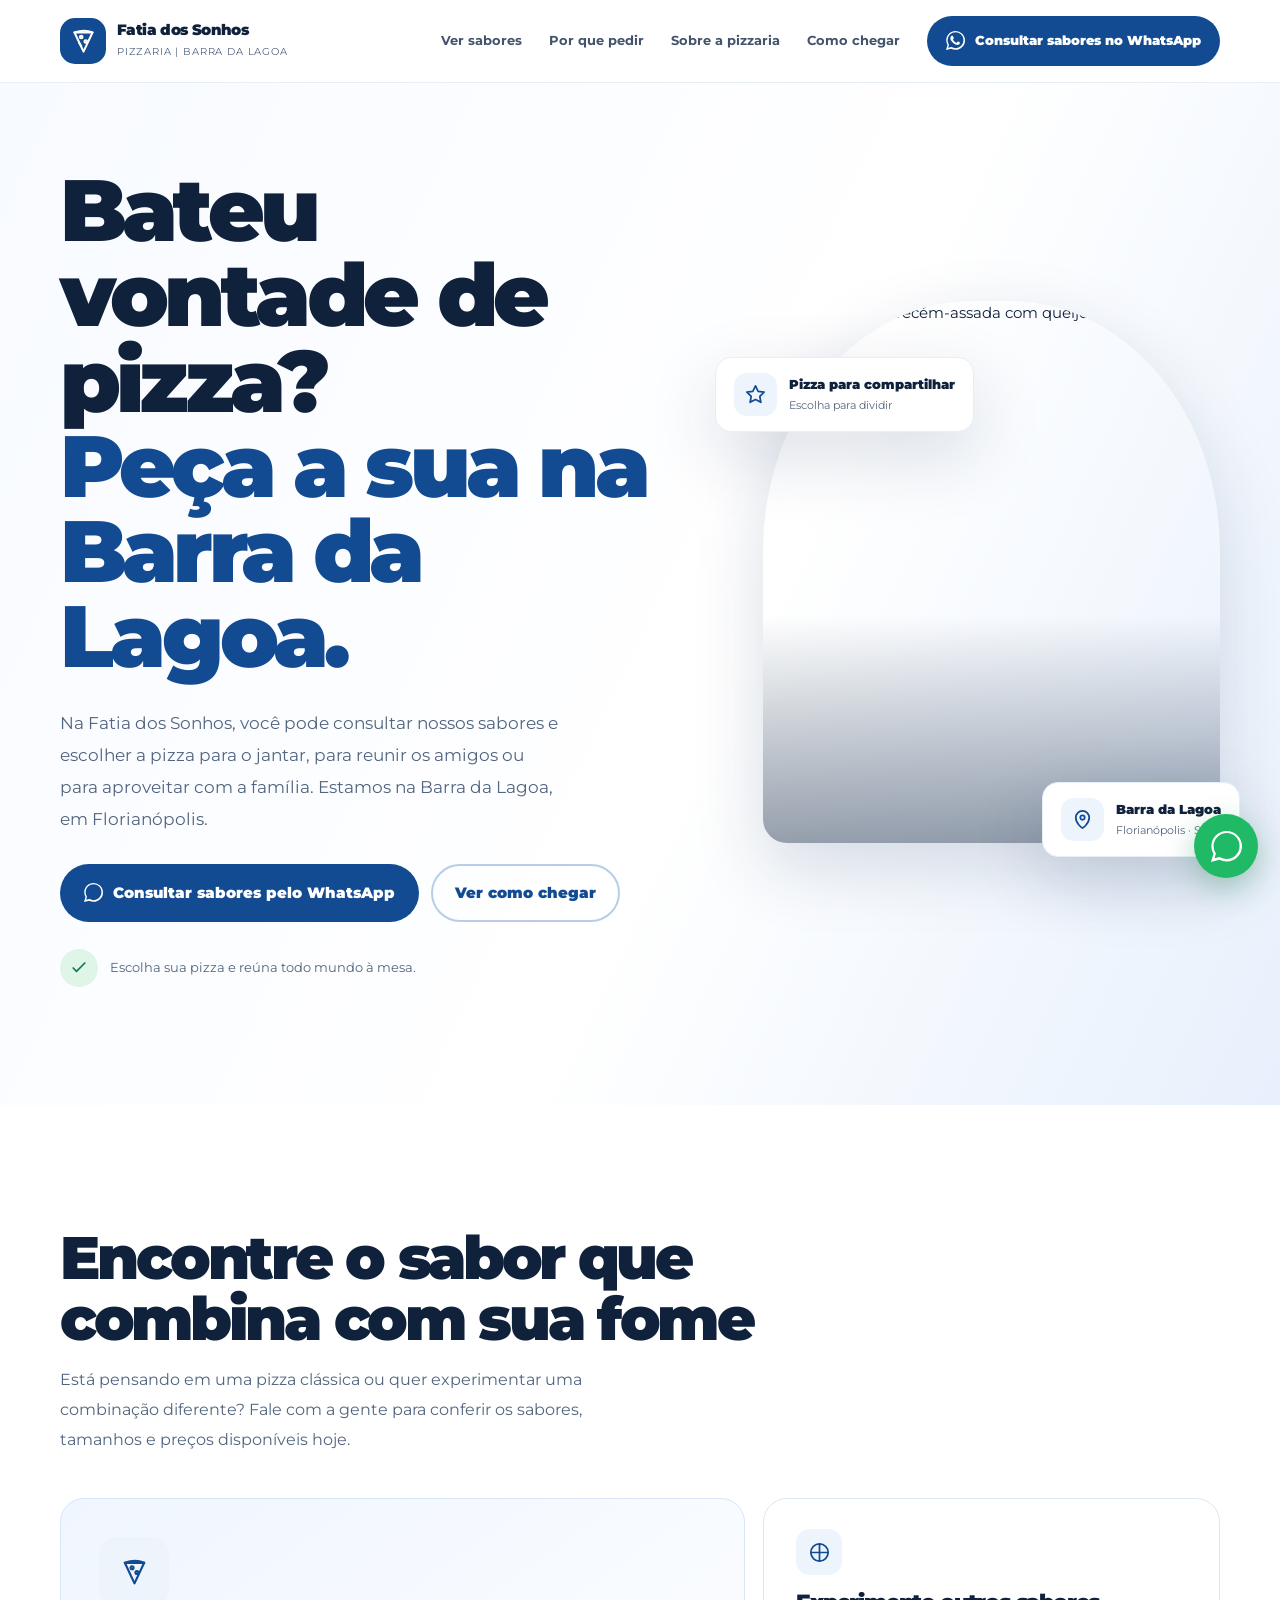
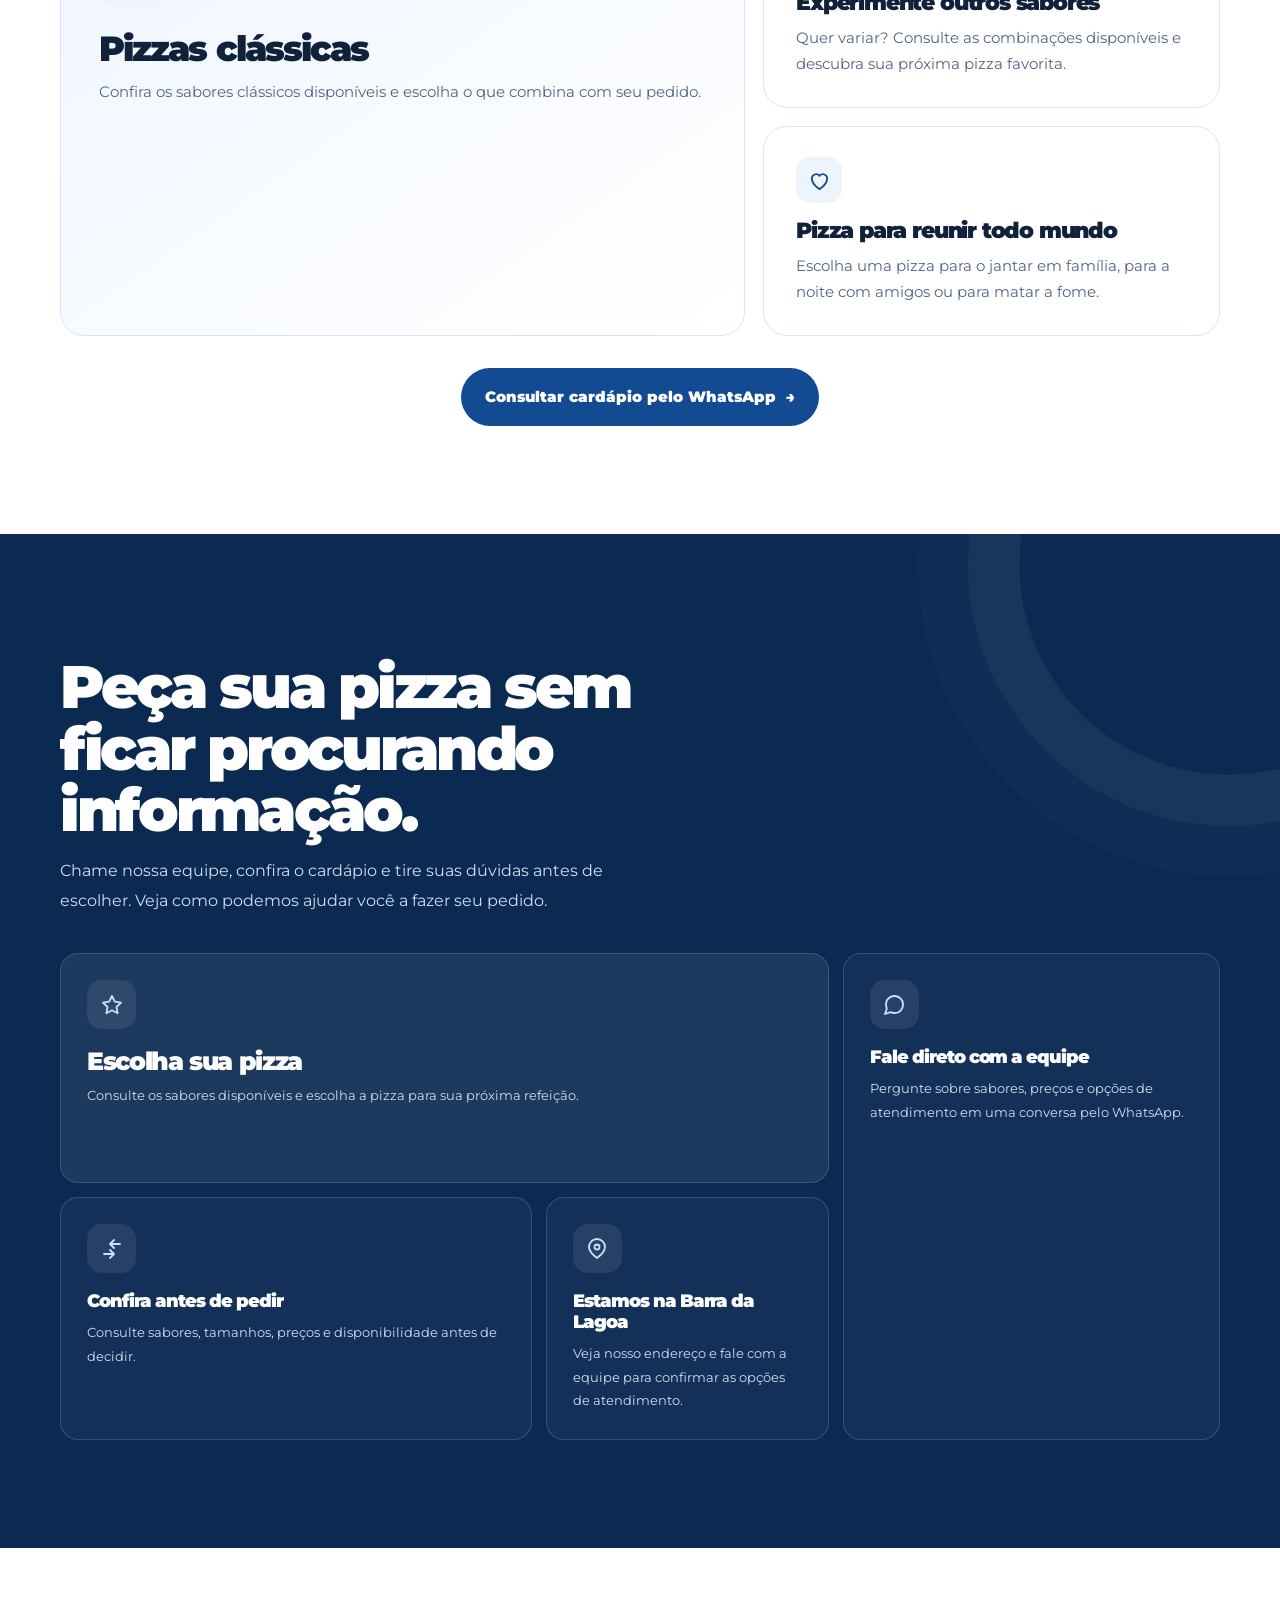
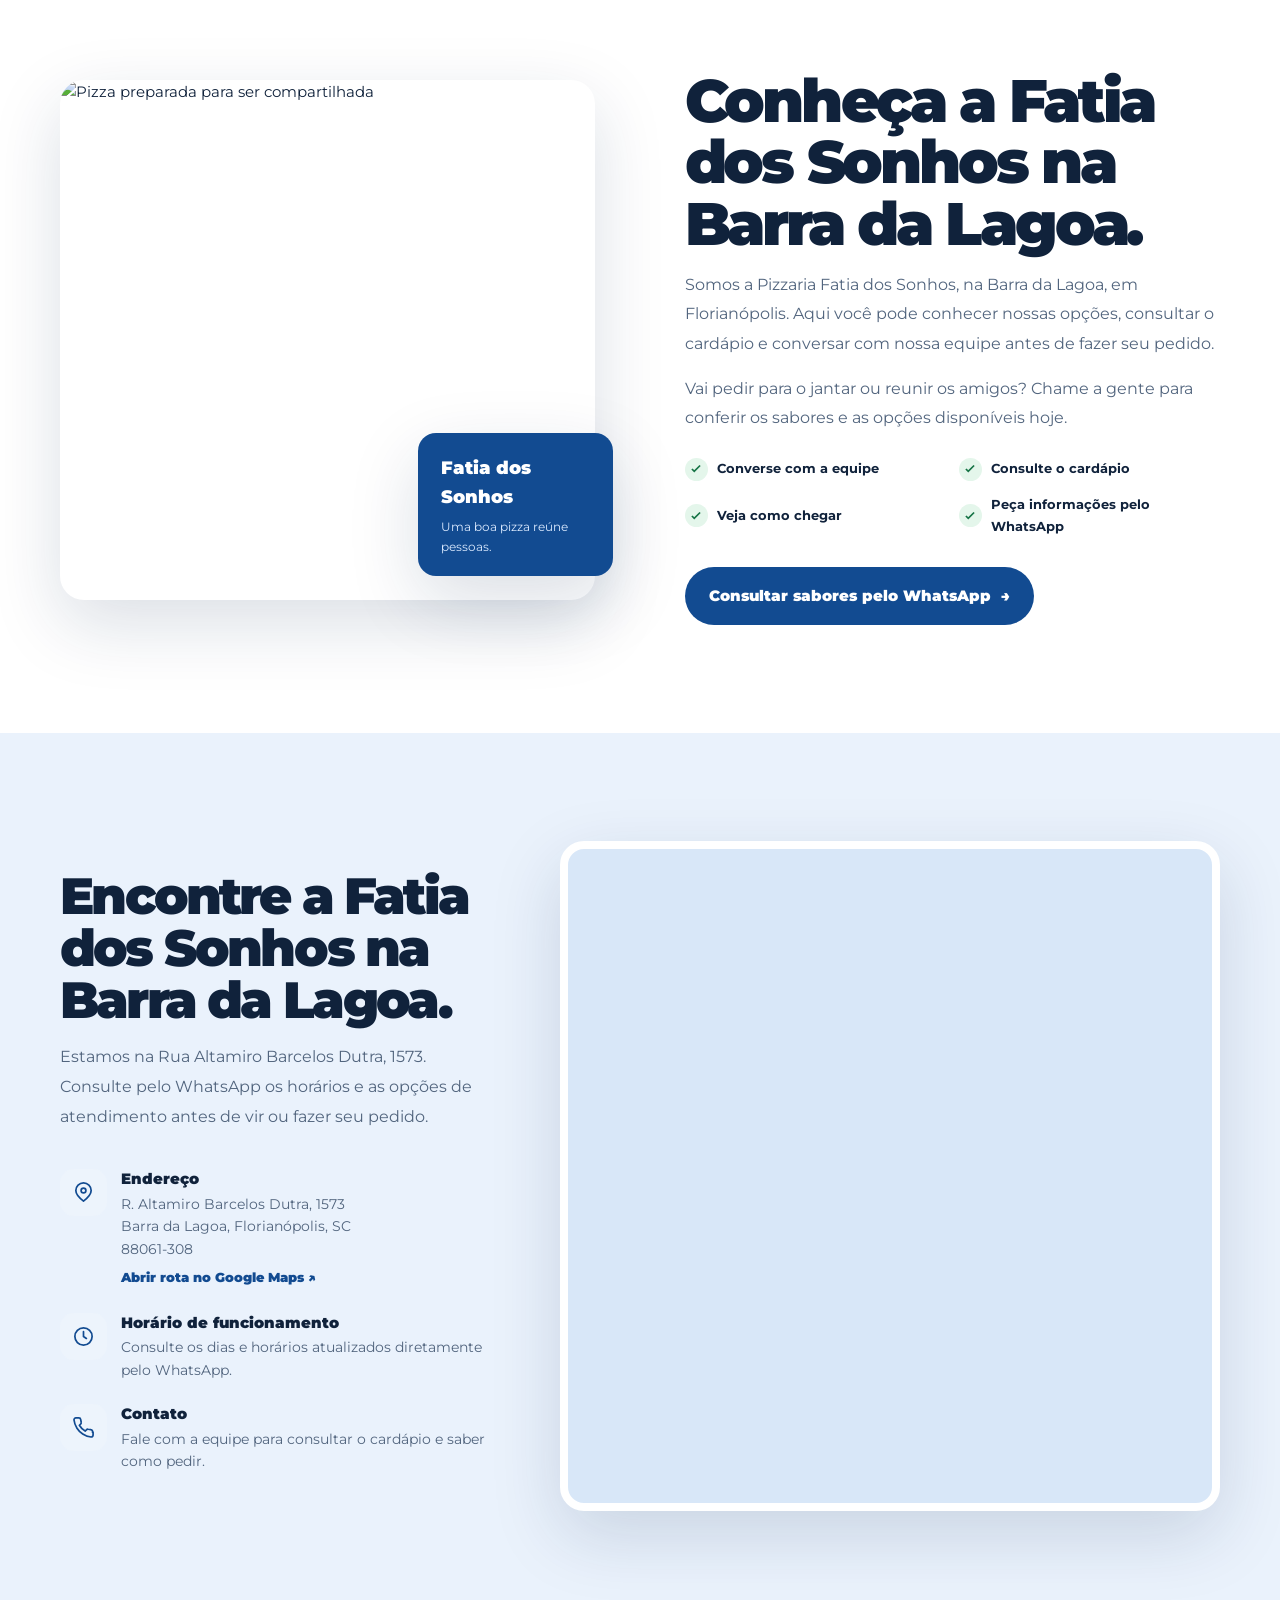
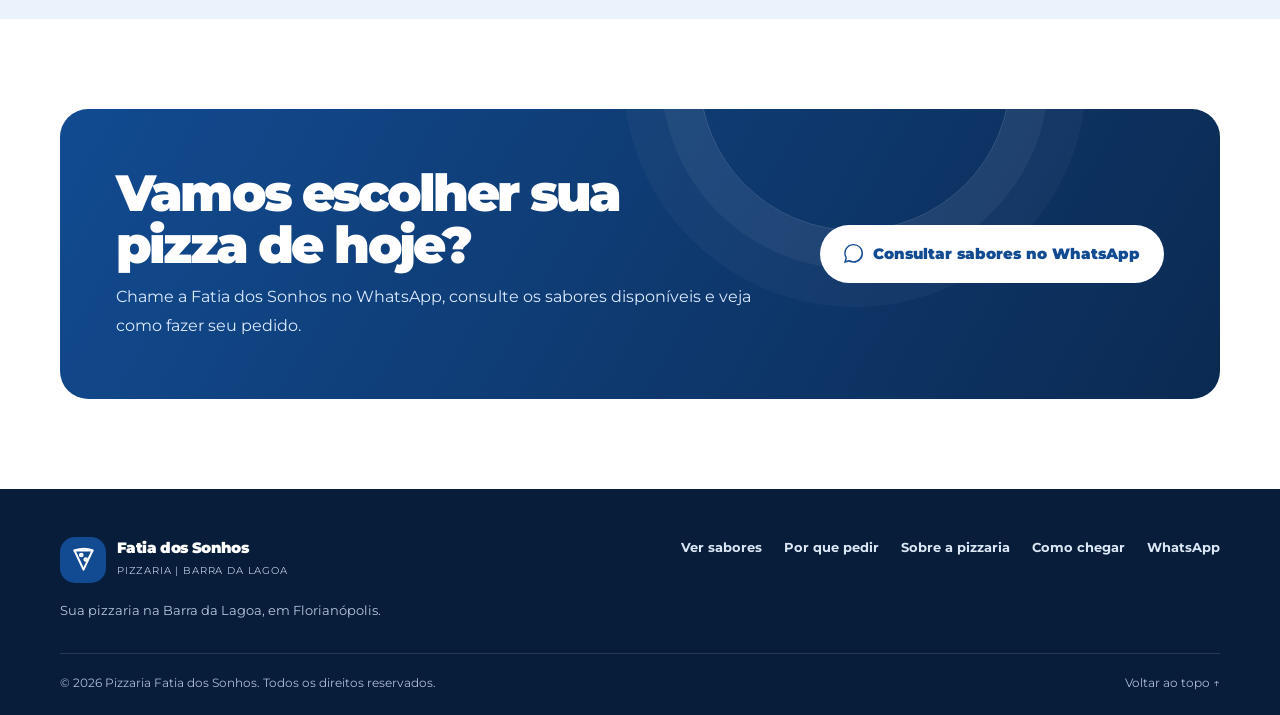
==== commit 6bb20dac: "Rewrite pizzaria website copy for Florianopolis customers" ====
--- a/index.html
+++ b/index.html
@@ -249,8 +249,8 @@
       </a>
       <button class="menu-toggle" id="menuToggle" aria-label="Abrir menu" aria-expanded="false" aria-controls="navLinks"><svg viewBox="0 0 24 24" fill="none" stroke="currentColor" stroke-width="2" stroke-linecap="round"><path d="M4 7h16M4 12h16M4 17h16"/></svg></button>
       <nav class="nav-links" id="navLinks" aria-label="Navegação principal">
-        <a href="#servicos">Cardápio</a><a href="#diferenciais">Diferenciais</a><a href="#sobre">Sobre nós</a><a href="#localizacao">Localização</a>
-        <a class="btn nav-cta whatsapp-link" href="#" target="_blank" rel="noopener"><svg viewBox="0 0 24 24" fill="currentColor" aria-hidden="true"><path d="M20.5 3.5A11.8 11.8 0 0 0 12.1 0C5.6 0 .3 5.3.3 11.8c0 2.1.6 4.1 1.6 5.9L0 24l6.5-1.7a11.8 11.8 0 0 0 5.6 1.4h.1c6.5 0 11.8-5.3 11.8-11.8 0-3.2-1.2-6.2-3.5-8.4ZM12.1 21.7a9.8 9.8 0 0 1-5-1.4l-.4-.2-3.9 1 1-3.8-.3-.4a9.7 9.7 0 0 1-1.5-5.2A10.1 10.1 0 0 1 12.1 1.6a10 10 0 0 1 7.1 2.9 10 10 0 0 1 2.9 7.1 10.1 10.1 0 0 1-10 10.1Zm5.5-7.5c-.3-.2-1.8-.9-2.1-1s-.5-.2-.7.2-.8 1-1 1.2-.4.2-.7.1a8.2 8.2 0 0 1-2.5-1.5 9.3 9.3 0 0 1-1.7-2.1c-.2-.3 0-.5.1-.6l.5-.6.3-.5c.1-.2 0-.4 0-.6s-.7-1.7-.9-2.3c-.3-.6-.5-.5-.7-.5h-.6c-.2 0-.6.1-.9.4s-1.2 1.2-1.2 2.8 1.2 3.2 1.4 3.4a12.9 12.9 0 0 0 4.9 4.3c.7.3 1.2.5 1.6.6.7.2 1.3.2 1.8.1.6-.1 1.8-.7 2-1.4.3-.7.3-1.3.2-1.4s-.3-.3-.6-.5Z"/></svg> Pedir pelo WhatsApp</a>
+        <a href="#servicos">Ver sabores</a><a href="#diferenciais">Por que pedir</a><a href="#sobre">Sobre a pizzaria</a><a href="#localizacao">Como chegar</a>
+        <a class="btn nav-cta whatsapp-link" href="#" target="_blank" rel="noopener"><svg viewBox="0 0 24 24" fill="currentColor" aria-hidden="true"><path d="M20.5 3.5A11.8 11.8 0 0 0 12.1 0C5.6 0 .3 5.3.3 11.8c0 2.1.6 4.1 1.6 5.9L0 24l6.5-1.7a11.8 11.8 0 0 0 5.6 1.4h.1c6.5 0 11.8-5.3 11.8-11.8 0-3.2-1.2-6.2-3.5-8.4ZM12.1 21.7a9.8 9.8 0 0 1-5-1.4l-.4-.2-3.9 1 1-3.8-.3-.4a9.7 9.7 0 0 1-1.5-5.2A10.1 10.1 0 0 1 12.1 1.6a10 10 0 0 1 7.1 2.9 10 10 0 0 1 2.9 7.1 10.1 10.1 0 0 1-10 10.1Zm5.5-7.5c-.3-.2-1.8-.9-2.1-1s-.5-.2-.7.2-.8 1-1 1.2-.4.2-.7.1a8.2 8.2 0 0 1-2.5-1.5 9.3 9.3 0 0 1-1.7-2.1c-.2-.3 0-.5.1-.6l.5-.6.3-.5c.1-.2 0-.4 0-.6s-.7-1.7-.9-2.3c-.3-.6-.5-.5-.7-.5h-.6c-.2 0-.6.1-.9.4s-1.2 1.2-1.2 2.8 1.2 3.2 1.4 3.4a12.9 12.9 0 0 0 4.9 4.3c.7.3 1.2.5 1.6.6.7.2 1.3.2 1.8.1.6-.1 1.8-.7 2-1.4.3-.7.3-1.3.2-1.4s-.3-.3-.6-.5Z"/></svg> Consultar sabores no WhatsApp</a>
       </nav>
     </div>
   </header>
@@ -260,17 +260,17 @@
       <div class="container hero-grid">
         <div class="hero-copy">
           
-          <h1>Tem dias que pedem uma <span>fatia dos sonhos.</span></h1>
-          <p>Reúna quem você gosta, escolha sua pizza favorita e transforme qualquer momento em uma boa lembrança. Estamos na Barra da Lagoa, em Florianópolis.</p>
+          <h1>Bateu vontade de pizza? <span>Peça a sua na Barra da Lagoa.</span></h1>
+          <p>Na Fatia dos Sonhos, você pode consultar nossos sabores e escolher a pizza para o jantar, para reunir os amigos ou para aproveitar com a família. Estamos na Barra da Lagoa, em Florianópolis.</p>
           <div class="hero-actions">
-            <a class="btn whatsapp-link" href="#" target="_blank" rel="noopener"><svg viewBox="0 0 24 24" fill="currentColor" aria-hidden="true"><path d="M20.5 3.5A11.8 11.8 0 0 0 12.1 0C5.6 0 .3 5.3.3 11.8c0 2.1.6 4.1 1.6 5.9L0 24l6.5-1.7a11.8 11.8 0 0 0 5.6 1.4h.1c6.5 0 11.8-5.3 11.8-11.8 0-3.2-1.2-6.2-3.5-8.4ZM12.1 21.7a9.8 9.8 0 0 1-5-1.4l-.4-.2-3.9 1 1-3.8-.3-.4a9.7 9.7 0 0 1-1.5-5.2A10.1 10.1 0 0 1 12.1 1.6a10 10 0 0 1 7.1 2.9 10 10 0 0 1 2.9 7.1 10.1 10.1 0 0 1-10 10.1Z"/></svg> Quero pedir minha pizza</a>
-            <a class="btn btn-outline" href="#servicos">Conhecer a casa</a>
+            <a class="btn whatsapp-link" href="#" target="_blank" rel="noopener"><svg viewBox="0 0 24 24" fill="currentColor" aria-hidden="true"><path d="M20.5 3.5A11.8 11.8 0 0 0 12.1 0C5.6 0 .3 5.3.3 11.8c0 2.1.6 4.1 1.6 5.9L0 24l6.5-1.7a11.8 11.8 0 0 0 5.6 1.4h.1c6.5 0 11.8-5.3 11.8-11.8 0-3.2-1.2-6.2-3.5-8.4ZM12.1 21.7a9.8 9.8 0 0 1-5-1.4l-.4-.2-3.9 1 1-3.8-.3-.4a9.7 9.7 0 0 1-1.5-5.2A10.1 10.1 0 0 1 12.1 1.6a10 10 0 0 1 7.1 2.9 10 10 0 0 1 2.9 7.1 10.1 10.1 0 0 1-10 10.1Z"/></svg> Consultar sabores pelo WhatsApp</a>
+            <a class="btn btn-outline" href="#servicos">Ver como chegar</a>
           </div>
-          <div class="hero-note"><span class="note-icon"><svg viewBox="0 0 24 24" fill="none" stroke="currentColor" stroke-width="2" stroke-linecap="round" stroke-linejoin="round"><path d="m5 12 4 4L19 6"/></svg></span><span>Um bom motivo para reunir todo mundo à mesa.</span></div>
+          <div class="hero-note"><span class="note-icon"><svg viewBox="0 0 24 24" fill="none" stroke="currentColor" stroke-width="2" stroke-linecap="round" stroke-linejoin="round"><path d="m5 12 4 4L19 6"/></svg></span><span>Escolha sua pizza e reúna todo mundo à mesa.</span></div>
         </div>
         <div class="hero-visual">
           <div class="hero-photo"><img src="https://images.unsplash.com/photo-1571407970349-bc81e7e96d47?auto=format&fit=crop&w=1200&q=85" alt="Pizza artesanal recém-assada com queijo derretido" onerror="this.onerror=null;this.src='https://images.unsplash.com/photo-1571407970349-bc81e7e96d47?auto=format&fit=crop&w=1200&q=85'"></div>
-          <div class="floating-card top"><span class="float-icon"><svg viewBox="0 0 24 24" fill="none" stroke="currentColor" stroke-width="1.8" stroke-linecap="round" stroke-linejoin="round"><path d="M12 3 14.8 8.7 21 9.6 16.5 14l1.1 6.2L12 17.3l-5.6 2.9L7.5 14 3 9.6l6.2-.9L12 3Z"/></svg></span><span><span class="float-title">Feita para compartilhar</span><span class="float-sub">Sabor em cada pedaço</span></span></div>
+          <div class="floating-card top"><span class="float-icon"><svg viewBox="0 0 24 24" fill="none" stroke="currentColor" stroke-width="1.8" stroke-linecap="round" stroke-linejoin="round"><path d="M12 3 14.8 8.7 21 9.6 16.5 14l1.1 6.2L12 17.3l-5.6 2.9L7.5 14 3 9.6l6.2-.9L12 3Z"/></svg></span><span><span class="float-title">Pizza para compartilhar</span><span class="float-sub">Escolha para dividir</span></span></div>
           <div class="floating-card bottom"><span class="float-icon"><svg viewBox="0 0 24 24" fill="none" stroke="currentColor" stroke-width="1.8" stroke-linecap="round" stroke-linejoin="round"><path d="M12 21s7-4.4 7-11a7 7 0 0 0-14 0c0 6.6 7 11 7 11Z"/><circle cx="12" cy="10" r="2.3"/></svg></span><span><span class="float-title">Barra da Lagoa</span><span class="float-sub">Florianópolis · SC</span></span></div>
         </div>
       </div>
@@ -278,71 +278,59 @@
 
     <section class="section services" id="servicos">
       <div class="container">
-        <div class="section-heading"><h2>Uma pizza para cada vontade</h2><p class="section-intro">O começo do seu pedido está aqui. Fale com a nossa equipe pelo WhatsApp para consultar o cardápio completo, sabores disponíveis e valores atualizados.</p></div>
+        <div class="section-heading"><h2>Encontre o sabor que combina com sua fome</h2><p class="section-intro">Está pensando em uma pizza clássica ou quer experimentar uma combinação diferente? Fale com a gente para conferir os sabores, tamanhos e preços disponíveis hoje.</p></div>
         <div class="service-grid">
-          <article class="service-card"><div class="service-icon"><svg viewBox="0 0 24 24" fill="none" stroke="currentColor" stroke-width="1.8" stroke-linecap="round" stroke-linejoin="round"><path d="M4 4c5.5-2 11.5-2 16 0l-8 17L4 4Z"/><path d="M4 4h16"/><circle cx="10" cy="8" r="1.2"/><circle cx="14" cy="12" r="1.2"/></svg></div><h3>Clássicas que conquistam</h3><p>Sabores queridos que combinam com qualquer ocasião. Consulte as opções disponíveis no nosso cardápio.</p></article>
-          <article class="service-card"><div class="service-icon"><svg viewBox="0 0 24 24" fill="none" stroke="currentColor" stroke-width="1.8" stroke-linecap="round" stroke-linejoin="round"><path d="M12 3v18M3 12h18"/><circle cx="12" cy="12" r="9"/></svg></div><h3>Combinações especiais</h3><p>Para quem gosta de experimentar e encontrar um novo sabor favorito a cada pedido.</p></article>
-          <article class="service-card"><div class="service-icon"><svg viewBox="0 0 24 24" fill="none" stroke="currentColor" stroke-width="1.8" stroke-linecap="round" stroke-linejoin="round"><path d="M12 21s-8-4.4-8-11a4.5 4.5 0 0 1 8-2.8A4.5 4.5 0 0 1 20 10c0 6.6-8 11-8 11Z"/></svg></div><h3>Momentos para dividir</h3><p>Uma noite com amigos, um jantar em família ou aquela pausa que merece algo gostoso.</p></article>
-        </div>
-        <div style="text-align:center;margin-top:32px"><a class="btn whatsapp-link" href="#" target="_blank" rel="noopener">Consultar cardápio completo <span aria-hidden="true">→</span></a></div>
+          <article class="service-card"><div class="service-icon"><svg viewBox="0 0 24 24" fill="none" stroke="currentColor" stroke-width="1.8" stroke-linecap="round" stroke-linejoin="round"><path d="M4 4c5.5-2 11.5-2 16 0l-8 17L4 4Z"/><path d="M4 4h16"/><circle cx="10" cy="8" r="1.2"/><circle cx="14" cy="12" r="1.2"/></svg></div><h3>Pizzas clássicas</h3><p>Confira os sabores clássicos disponíveis e escolha o que combina com seu pedido.</p></article>
+          <article class="service-card"><div class="service-icon"><svg viewBox="0 0 24 24" fill="none" stroke="currentColor" stroke-width="1.8" stroke-linecap="round" stroke-linejoin="round"><path d="M12 3v18M3 12h18"/><circle cx="12" cy="12" r="9"/></svg></div><h3>Experimente outros sabores</h3><p>Quer variar? Consulte as combinações disponíveis e descubra sua próxima pizza favorita.</p></article>
+          <article class="service-card"><div class="service-icon"><svg viewBox="0 0 24 24" fill="none" stroke="currentColor" stroke-width="1.8" stroke-linecap="round" stroke-linejoin="round"><path d="M12 21s-8-4.4-8-11a4.5 4.5 0 0 1 8-2.8A4.5 4.5 0 0 1 20 10c0 6.6-8 11-8 11Z"/></svg></div><h3>Pizza para reunir todo mundo</h3><p>Escolha uma pizza para o jantar em família, para a noite com amigos ou para matar a fome.</p></article>
+        </div>
+        <div style="text-align:center;margin-top:32px"><a class="btn whatsapp-link" href="#" target="_blank" rel="noopener">Consultar cardápio pelo WhatsApp <span aria-hidden="true">→</span></a></div>
       </div>
     </section>
 
     <section class="section advantages" id="diferenciais">
       <div class="container">
-        <h2>Mais sabor para seus momentos.</h2><p class="section-intro">A experiência começa com uma escolha fácil e continua na hora de compartilhar. Veja o que você pode esperar da Fatia dos Sonhos.</p>
+        <h2>Peça sua pizza sem ficar procurando informação.</h2><p class="section-intro">Chame nossa equipe, confira o cardápio e tire suas dúvidas antes de escolher. Veja como podemos ajudar você a fazer seu pedido.</p>
         <div class="advantage-grid">
-          <article class="advantage"><div class="service-icon"><svg viewBox="0 0 24 24" fill="none" stroke="currentColor" stroke-width="1.8" stroke-linecap="round" stroke-linejoin="round"><path d="M12 3 14.8 8.7 21 9.6 16.5 14l1.1 6.2L12 17.3l-5.6 2.9L7.5 14 3 9.6l6.2-.9L12 3Z"/></svg></div><h3>Sabor em primeiro lugar</h3><p>Uma boa pizza é o centro de qualquer encontro especial.</p></article>
-          <article class="advantage"><div class="service-icon"><svg viewBox="0 0 24 24" fill="none" stroke="currentColor" stroke-width="1.8" stroke-linecap="round" stroke-linejoin="round"><path d="M21 11.5a8.4 8.4 0 0 1-.9 3.8 8.5 8.5 0 0 1-7.6 4.7 8.4 8.4 0 0 1-3.8-.9L3 21l1.9-5.7a8.4 8.4 0 0 1-.9-3.8A8.5 8.5 0 0 1 8.7 3.9a8.4 8.4 0 0 1 3.8-.9h.5a8.5 8.5 0 0 1 8 8v.5Z"/></svg></div><h3>Pedido sem complicação</h3><p>Entre em contato pelo WhatsApp e tire suas dúvidas direto com a equipe.</p></article>
-          <article class="advantage"><div class="service-icon"><svg viewBox="0 0 24 24" fill="none" stroke="currentColor" stroke-width="1.8" stroke-linecap="round" stroke-linejoin="round"><path d="M20 7h-9M14 3l-4 4 4 4M4 17h9M10 13l4 4-4 4"/></svg></div><h3>Opções para consultar</h3><p>Confira sabores, tamanhos, disponibilidade e condições de atendimento.</p></article>
-          <article class="advantage"><div class="service-icon"><svg viewBox="0 0 24 24" fill="none" stroke="currentColor" stroke-width="1.8" stroke-linecap="round" stroke-linejoin="round"><path d="M20 10c0 5-8 11-8 11S4 15 4 10a8 8 0 1 1 16 0Z"/><circle cx="12" cy="10" r="2.5"/></svg></div><h3>Na Barra da Lagoa</h3><p>Estamos em Florianópolis, prontos para atender você na região.</p></article>
-        </div>
-      </div>
-    </section>
-
-    <section class="section testimonials" id="depoimentos">
-      <div class="container">
-        <div class="section-heading"><h2>Seu próximo momento favorito</h2><p class="section-intro">A melhor parte de uma pizza é a lembrança que fica depois. Queremos fazer parte dos seus bons momentos.</p></div>
-        <div class="review-grid">
-          <article class="review"><div class="stars" aria-label="5 estrelas">★★★★★</div><blockquote>“A pizza perfeita para dividir com a família e colocar o papo em dia.”</blockquote><div class="review-person"><span class="avatar">F</span><span><span class="person-name">Família e amigos</span><span class="person-label">Momentos à mesa</span></span></div></article>
-          <article class="review"><div class="stars" aria-label="5 estrelas">★★★★★</div><blockquote>“Quando bate a vontade de pizza, o que importa é encontrar seu sabor preferido.”</blockquote><div class="review-person"><span class="avatar">P</span><span><span class="person-name">Amantes de pizza</span><span class="person-label">Uma fatia de cada vez</span></span></div></article>
-          <article class="review"><div class="stars" aria-label="5 estrelas">★★★★★</div><blockquote>“Uma boa pedida para transformar uma noite comum em uma ocasião especial.”</blockquote><div class="review-person"><span class="avatar">M</span><span><span class="person-name">Quem gosta de reunir</span><span class="person-label">Compartilhar é melhor</span></span></div></article>
-        </div>
-        <p class="review-note">Textos ilustrativos para a apresentação do site. Substitua por avaliações reais antes de publicar.</p>
+          <article class="advantage"><div class="service-icon"><svg viewBox="0 0 24 24" fill="none" stroke="currentColor" stroke-width="1.8" stroke-linecap="round" stroke-linejoin="round"><path d="M12 3 14.8 8.7 21 9.6 16.5 14l1.1 6.2L12 17.3l-5.6 2.9L7.5 14 3 9.6l6.2-.9L12 3Z"/></svg></div><h3>Escolha sua pizza</h3><p>Consulte os sabores disponíveis e escolha a pizza para sua próxima refeição.</p></article>
+          <article class="advantage"><div class="service-icon"><svg viewBox="0 0 24 24" fill="none" stroke="currentColor" stroke-width="1.8" stroke-linecap="round" stroke-linejoin="round"><path d="M21 11.5a8.4 8.4 0 0 1-.9 3.8 8.5 8.5 0 0 1-7.6 4.7 8.4 8.4 0 0 1-3.8-.9L3 21l1.9-5.7a8.4 8.4 0 0 1-.9-3.8A8.5 8.5 0 0 1 8.7 3.9a8.4 8.4 0 0 1 3.8-.9h.5a8.5 8.5 0 0 1 8 8v.5Z"/></svg></div><h3>Fale direto com a equipe</h3><p>Pergunte sobre sabores, preços e opções de atendimento em uma conversa pelo WhatsApp.</p></article>
+          <article class="advantage"><div class="service-icon"><svg viewBox="0 0 24 24" fill="none" stroke="currentColor" stroke-width="1.8" stroke-linecap="round" stroke-linejoin="round"><path d="M20 7h-9M14 3l-4 4 4 4M4 17h9M10 13l4 4-4 4"/></svg></div><h3>Confira antes de pedir</h3><p>Consulte sabores, tamanhos, preços e disponibilidade antes de decidir.</p></article>
+          <article class="advantage"><div class="service-icon"><svg viewBox="0 0 24 24" fill="none" stroke="currentColor" stroke-width="1.8" stroke-linecap="round" stroke-linejoin="round"><path d="M20 10c0 5-8 11-8 11S4 15 4 10a8 8 0 1 1 16 0Z"/><circle cx="12" cy="10" r="2.5"/></svg></div><h3>Estamos na Barra da Lagoa</h3><p>Veja nosso endereço e fale com a equipe para confirmar as opções de atendimento.</p></article>
+        </div>
       </div>
     </section>
 
     <section class="section" id="sobre">
       <div class="container about-grid">
         <div class="about-image"><img src="https://images.unsplash.com/photo-1571407970349-bc81e7e96d47?auto=format&fit=crop&w=1000&q=85" alt="Pizza preparada para ser compartilhada" loading="lazy"><div class="about-stamp"><strong>Fatia dos Sonhos</strong><span>Uma boa pizza reúne pessoas.</span></div></div>
-        <div class="about-copy"><h2>O sabor que combina com estar junto.</h2><p>A Pizzaria Fatia dos Sonhos fica na Barra da Lagoa, em Florianópolis. Criamos este espaço para você conhecer a casa, consultar as opções do cardápio e entrar em contato de um jeito simples.</p><p>Seja para dividir uma pizza com amigos ou deixar o jantar mais gostoso, fale com a nossa equipe e descubra as opções disponíveis para o seu momento.</p>
-          <div class="about-points"><div class="about-point"><span class="check"><svg viewBox="0 0 24 24" fill="none" stroke="currentColor" stroke-width="3"><path d="m5 12 4 4L19 6"/></svg></span>Atendimento direto</div><div class="about-point"><span class="check"><svg viewBox="0 0 24 24" fill="none" stroke="currentColor" stroke-width="3"><path d="m5 12 4 4L19 6"/></svg></span>Cardápio para consultar</div><div class="about-point"><span class="check"><svg viewBox="0 0 24 24" fill="none" stroke="currentColor" stroke-width="3"><path d="m5 12 4 4L19 6"/></svg></span>Localização fácil</div><div class="about-point"><span class="check"><svg viewBox="0 0 24 24" fill="none" stroke="currentColor" stroke-width="3"><path d="m5 12 4 4L19 6"/></svg></span>Pedido pelo WhatsApp</div></div>
-          <a class="btn whatsapp-link" href="#" target="_blank" rel="noopener">Falar com a pizzaria <span aria-hidden="true">→</span></a>
+        <div class="about-copy"><h2>Conheça a Fatia dos Sonhos na Barra da Lagoa.</h2><p>Somos a Pizzaria Fatia dos Sonhos, na Barra da Lagoa, em Florianópolis. Aqui você pode conhecer nossas opções, consultar o cardápio e conversar com nossa equipe antes de fazer seu pedido.</p><p>Vai pedir para o jantar ou reunir os amigos? Chame a gente para conferir os sabores e as opções disponíveis hoje.</p>
+          <div class="about-points"><div class="about-point"><span class="check"><svg viewBox="0 0 24 24" fill="none" stroke="currentColor" stroke-width="3"><path d="m5 12 4 4L19 6"/></svg></span>Converse com a equipe</div><div class="about-point"><span class="check"><svg viewBox="0 0 24 24" fill="none" stroke="currentColor" stroke-width="3"><path d="m5 12 4 4L19 6"/></svg></span>Consulte o cardápio</div><div class="about-point"><span class="check"><svg viewBox="0 0 24 24" fill="none" stroke="currentColor" stroke-width="3"><path d="m5 12 4 4L19 6"/></svg></span>Veja como chegar</div><div class="about-point"><span class="check"><svg viewBox="0 0 24 24" fill="none" stroke="currentColor" stroke-width="3"><path d="m5 12 4 4L19 6"/></svg></span>Peça informações pelo WhatsApp</div></div>
+          <a class="btn whatsapp-link" href="#" target="_blank" rel="noopener">Consultar sabores pelo WhatsApp <span aria-hidden="true">→</span></a>
         </div>
       </div>
     </section>
 
     <section class="section location" id="localizacao">
       <div class="container location-grid">
-        <div class="location-info"><h2>Estamos pertinho de você.</h2><p class="section-intro">Venha conhecer a Pizzaria Fatia dos Sonhos na Barra da Lagoa ou entre em contato para confirmar as opções de atendimento.</p>
-          <div class="info-row"><div class="service-icon"><svg viewBox="0 0 24 24" fill="none" stroke="currentColor" stroke-width="1.8" stroke-linecap="round" stroke-linejoin="round"><path d="M20 10c0 5-8 11-8 11S4 15 4 10a8 8 0 1 1 16 0Z"/><circle cx="12" cy="10" r="2.5"/></svg></div><div><h3>Endereço</h3><p>R. Altamiro Barcelos Dutra, 1573<br>Barra da Lagoa, Florianópolis, SC<br>88061-308</p><a href="https://www.google.com/maps/search/?api=1&query=R.+Altamiro+Barcelos+Dutra%2C+1573%2C+Barra+da+Lagoa%2C+Florian%C3%B3polis+-+SC%2C+88061-308" target="_blank" rel="noopener" style="display:inline-block;color:var(--blue);font-size:.8rem;font-weight:900;margin-top:7px">Abrir no Google Maps ↗</a></div></div>
+        <div class="location-info"><h2>Encontre a Fatia dos Sonhos na Barra da Lagoa.</h2><p class="section-intro">Estamos na Rua Altamiro Barcelos Dutra, 1573. Consulte pelo WhatsApp os horários e as opções de atendimento antes de vir ou fazer seu pedido.</p>
+          <div class="info-row"><div class="service-icon"><svg viewBox="0 0 24 24" fill="none" stroke="currentColor" stroke-width="1.8" stroke-linecap="round" stroke-linejoin="round"><path d="M20 10c0 5-8 11-8 11S4 15 4 10a8 8 0 1 1 16 0Z"/><circle cx="12" cy="10" r="2.5"/></svg></div><div><h3>Endereço</h3><p>R. Altamiro Barcelos Dutra, 1573<br>Barra da Lagoa, Florianópolis, SC<br>88061-308</p><a href="https://www.google.com/maps/search/?api=1&query=R.+Altamiro+Barcelos+Dutra%2C+1573%2C+Barra+da+Lagoa%2C+Florian%C3%B3polis+-+SC%2C+88061-308" target="_blank" rel="noopener" style="display:inline-block;color:var(--blue);font-size:.8rem;font-weight:900;margin-top:7px">Abrir rota no Google Maps ↗</a></div></div>
           <div class="info-row"><div class="service-icon"><svg viewBox="0 0 24 24" fill="none" stroke="currentColor" stroke-width="1.8" stroke-linecap="round" stroke-linejoin="round"><circle cx="12" cy="12" r="9"/><path d="M12 7v5l3 2"/></svg></div><div><h3>Horário de funcionamento</h3><p>Consulte os dias e horários atualizados diretamente pelo WhatsApp.</p></div></div>
-          <div class="info-row"><div class="service-icon"><svg viewBox="0 0 24 24" fill="none" stroke="currentColor" stroke-width="1.8" stroke-linecap="round" stroke-linejoin="round"><path d="M22 16.9v3a2 2 0 0 1-2.2 2 19.8 19.8 0 0 1-8.6-3.1 19.4 19.4 0 0 1-6-6A19.8 19.8 0 0 1 2.1 4.2 2 2 0 0 1 4.1 2h3a2 2 0 0 1 2 1.7l.5 2.8a2 2 0 0 1-.6 1.9L7.7 9.7a16 16 0 0 0 6 6l1.3-1.3a2 2 0 0 1 1.9-.6l2.8.5a2 2 0 0 1 1.7 2.6Z"/></svg></div><div><h3>Contato</h3><p>Chame a equipe para consultar o cardápio e fazer seu pedido.</p></div></div>
+          <div class="info-row"><div class="service-icon"><svg viewBox="0 0 24 24" fill="none" stroke="currentColor" stroke-width="1.8" stroke-linecap="round" stroke-linejoin="round"><path d="M22 16.9v3a2 2 0 0 1-2.2 2 19.8 19.8 0 0 1-8.6-3.1 19.4 19.4 0 0 1-6-6A19.8 19.8 0 0 1 2.1 4.2 2 2 0 0 1 4.1 2h3a2 2 0 0 1 2 1.7l.5 2.8a2 2 0 0 1-.6 1.9L7.7 9.7a16 16 0 0 0 6 6l1.3-1.3a2 2 0 0 1 1.9-.6l2.8.5a2 2 0 0 1 1.7 2.6Z"/></svg></div><div><h3>Contato</h3><p>Fale com a equipe para consultar o cardápio e saber como pedir.</p></div></div>
         </div>
         <div class="map-card"><iframe title="Mapa da Pizzaria Fatia dos Sonhos" src="https://maps.google.com/maps?q=R.%20Altamiro%20Barcelos%20Dutra%2C%201573%2C%20Barra%20da%20Lagoa%2C%20Florian%C3%B3polis%20-%20SC&t=&z=15&ie=UTF8&iwloc=&output=embed" loading="lazy" referrerpolicy="no-referrer-when-downgrade" allowfullscreen></iframe></div>
       </div>
     </section>
 
     <section class="final-cta">
-      <div class="container"><div class="cta-panel"><div class="cta-copy"><h2>Já imaginou sua próxima pizza?</h2><p>Fale com a Pizzaria Fatia dos Sonhos e consulte os sabores disponíveis hoje.</p></div><a class="btn whatsapp-link" href="#" target="_blank" rel="noopener"><svg viewBox="0 0 24 24" fill="currentColor" aria-hidden="true"><path d="M20.5 3.5A11.8 11.8 0 0 0 12.1 0C5.6 0 .3 5.3.3 11.8c0 2.1.6 4.1 1.6 5.9L0 24l6.5-1.7a11.8 11.8 0 0 0 5.6 1.4h.1c6.5 0 11.8-5.3 11.8-11.8 0-3.2-1.2-6.2-3.5-8.4ZM12.1 21.7a9.8 9.8 0 0 1-5-1.4l-.4-.2-3.9 1 1-3.8-.3-.4a9.7 9.7 0 0 1-1.5-5.2A10.1 10.1 0 0 1 12.1 1.6a10 10 0 0 1 7.1 2.9 10 10 0 0 1 2.9 7.1 10.1 10.1 0 0 1-10 10.1Z"/></svg> Chamar no WhatsApp</a></div></div>
+      <div class="container"><div class="cta-panel"><div class="cta-copy"><h2>Vamos escolher sua pizza de hoje?</h2><p>Chame a Fatia dos Sonhos no WhatsApp, consulte os sabores disponíveis e veja como fazer seu pedido.</p></div><a class="btn whatsapp-link" href="#" target="_blank" rel="noopener"><svg viewBox="0 0 24 24" fill="currentColor" aria-hidden="true"><path d="M20.5 3.5A11.8 11.8 0 0 0 12.1 0C5.6 0 .3 5.3.3 11.8c0 2.1.6 4.1 1.6 5.9L0 24l6.5-1.7a11.8 11.8 0 0 0 5.6 1.4h.1c6.5 0 11.8-5.3 11.8-11.8 0-3.2-1.2-6.2-3.5-8.4ZM12.1 21.7a9.8 9.8 0 0 1-5-1.4l-.4-.2-3.9 1 1-3.8-.3-.4a9.7 9.7 0 0 1-1.5-5.2A10.1 10.1 0 0 1 12.1 1.6a10 10 0 0 1 7.1 2.9 10 10 0 0 1 2.9 7.1 10.1 10.1 0 0 1-10 10.1Z"/></svg> Consultar sabores no WhatsApp</a></div></div>
     </section>
   </main>
 
   <footer>
     <div class="container">
       <div class="footer-main">
-        <div><a class="brand" href="#inicio"><span class="brand-mark"><svg viewBox="0 0 24 24" fill="none" stroke="currentColor" stroke-width="1.8" stroke-linecap="round" stroke-linejoin="round"><path d="M4 4c5.5-2 11.5-2 16 0l-8 17L4 4Z"/><path d="m4 4 16 0"/><circle cx="10" cy="8" r="1.2"/><circle cx="14" cy="12" r="1.2"/></svg></span><span><span class="brand-name">Fatia dos Sonhos</span><span class="brand-tag">Pizzaria | Barra da Lagoa</span></span></a><p class="footer-description">Uma fatia gostosa, boa companhia e momentos que ficam na memória.</p></div>
-        <nav class="footer-links" aria-label="Links do rodapé"><a href="#servicos">Cardápio</a><a href="#diferenciais">Diferenciais</a><a href="#sobre">Sobre</a><a href="#localizacao">Como chegar</a><a class="whatsapp-link" href="#" target="_blank" rel="noopener">WhatsApp</a></nav>
+        <div><a class="brand" href="#inicio"><span class="brand-mark"><svg viewBox="0 0 24 24" fill="none" stroke="currentColor" stroke-width="1.8" stroke-linecap="round" stroke-linejoin="round"><path d="M4 4c5.5-2 11.5-2 16 0l-8 17L4 4Z"/><path d="m4 4 16 0"/><circle cx="10" cy="8" r="1.2"/><circle cx="14" cy="12" r="1.2"/></svg></span><span><span class="brand-name">Fatia dos Sonhos</span><span class="brand-tag">Pizzaria | Barra da Lagoa</span></span></a><p class="footer-description">Sua pizzaria na Barra da Lagoa, em Florianópolis.</p></div>
+        <nav class="footer-links" aria-label="Links do rodapé"><a href="#servicos">Ver sabores</a><a href="#diferenciais">Por que pedir</a><a href="#sobre">Sobre a pizzaria</a><a href="#localizacao">Como chegar</a><a class="whatsapp-link" href="#" target="_blank" rel="noopener">WhatsApp</a></nav>
       </div>
       <div class="footer-bottom"><span>© <span id="year"></span> Pizzaria Fatia dos Sonhos. Todos os direitos reservados.</span><a href="#inicio">Voltar ao topo ↑</a></div>
     </div>
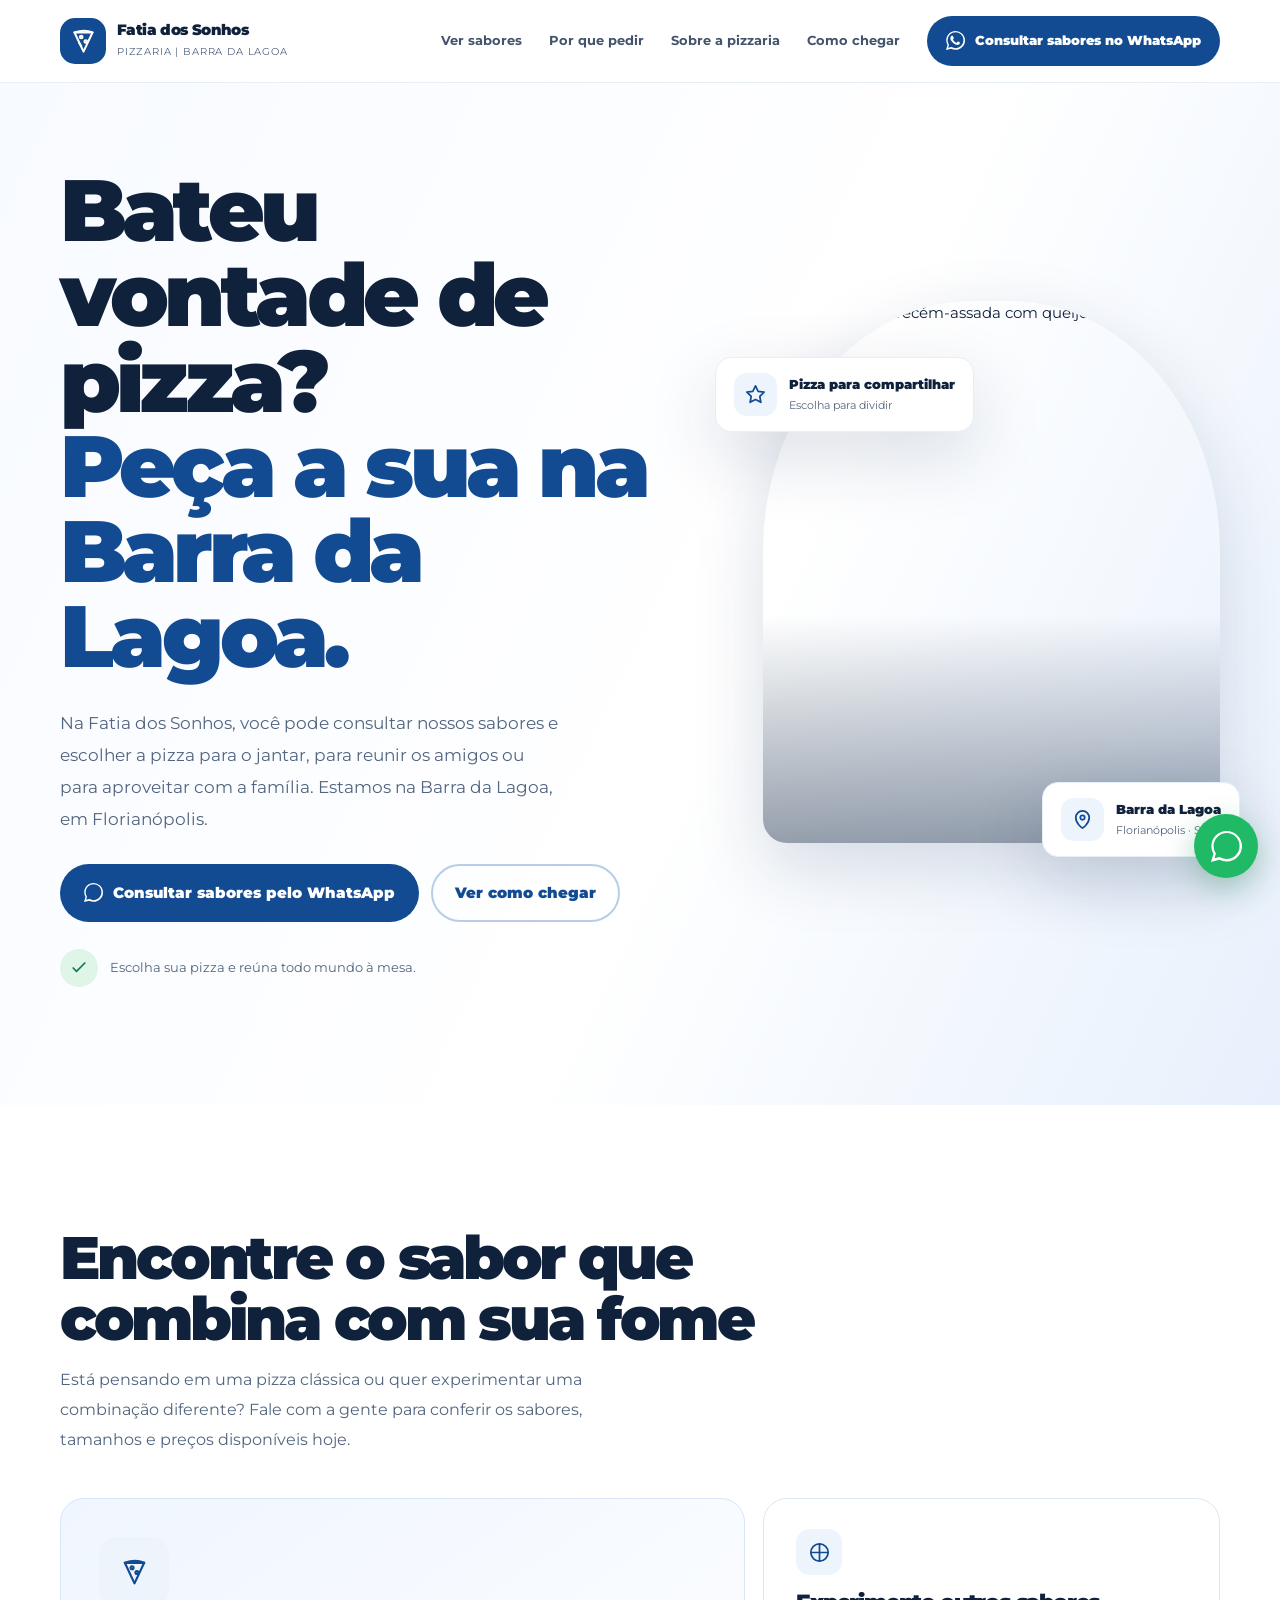
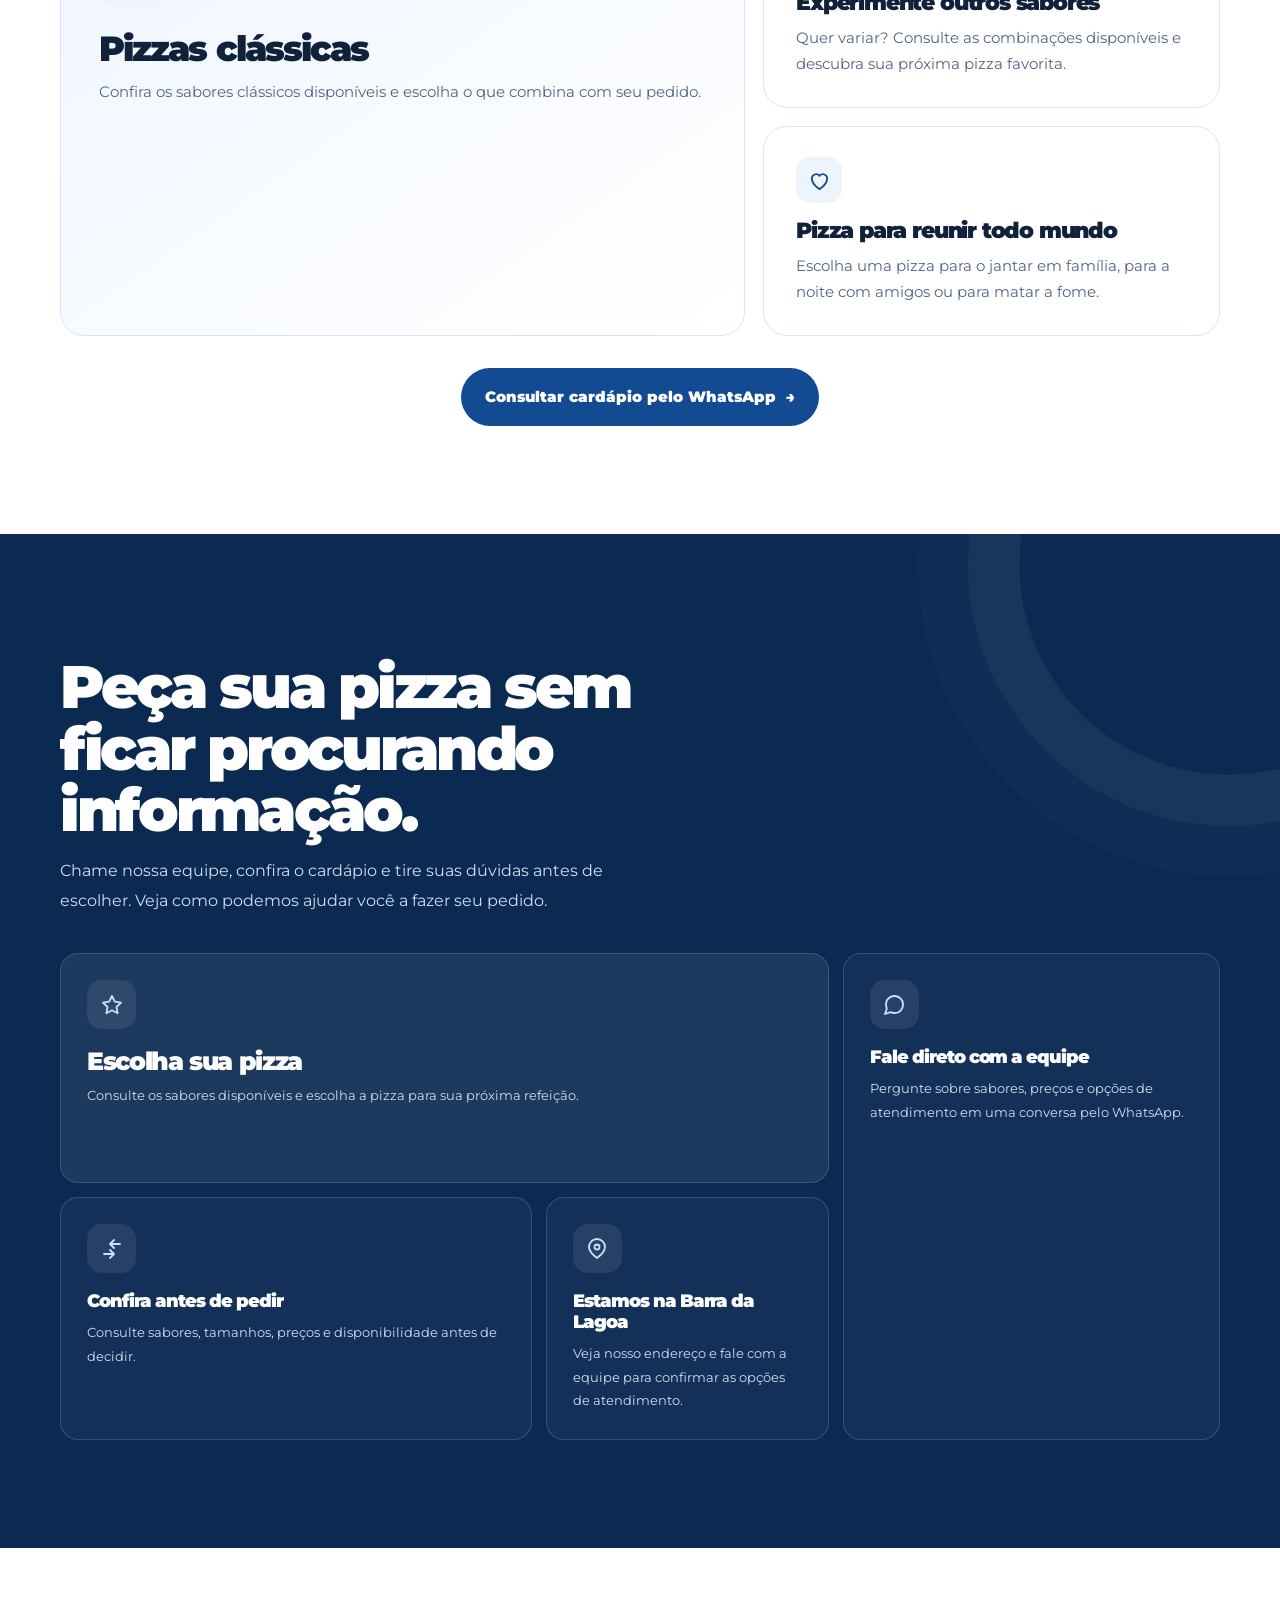
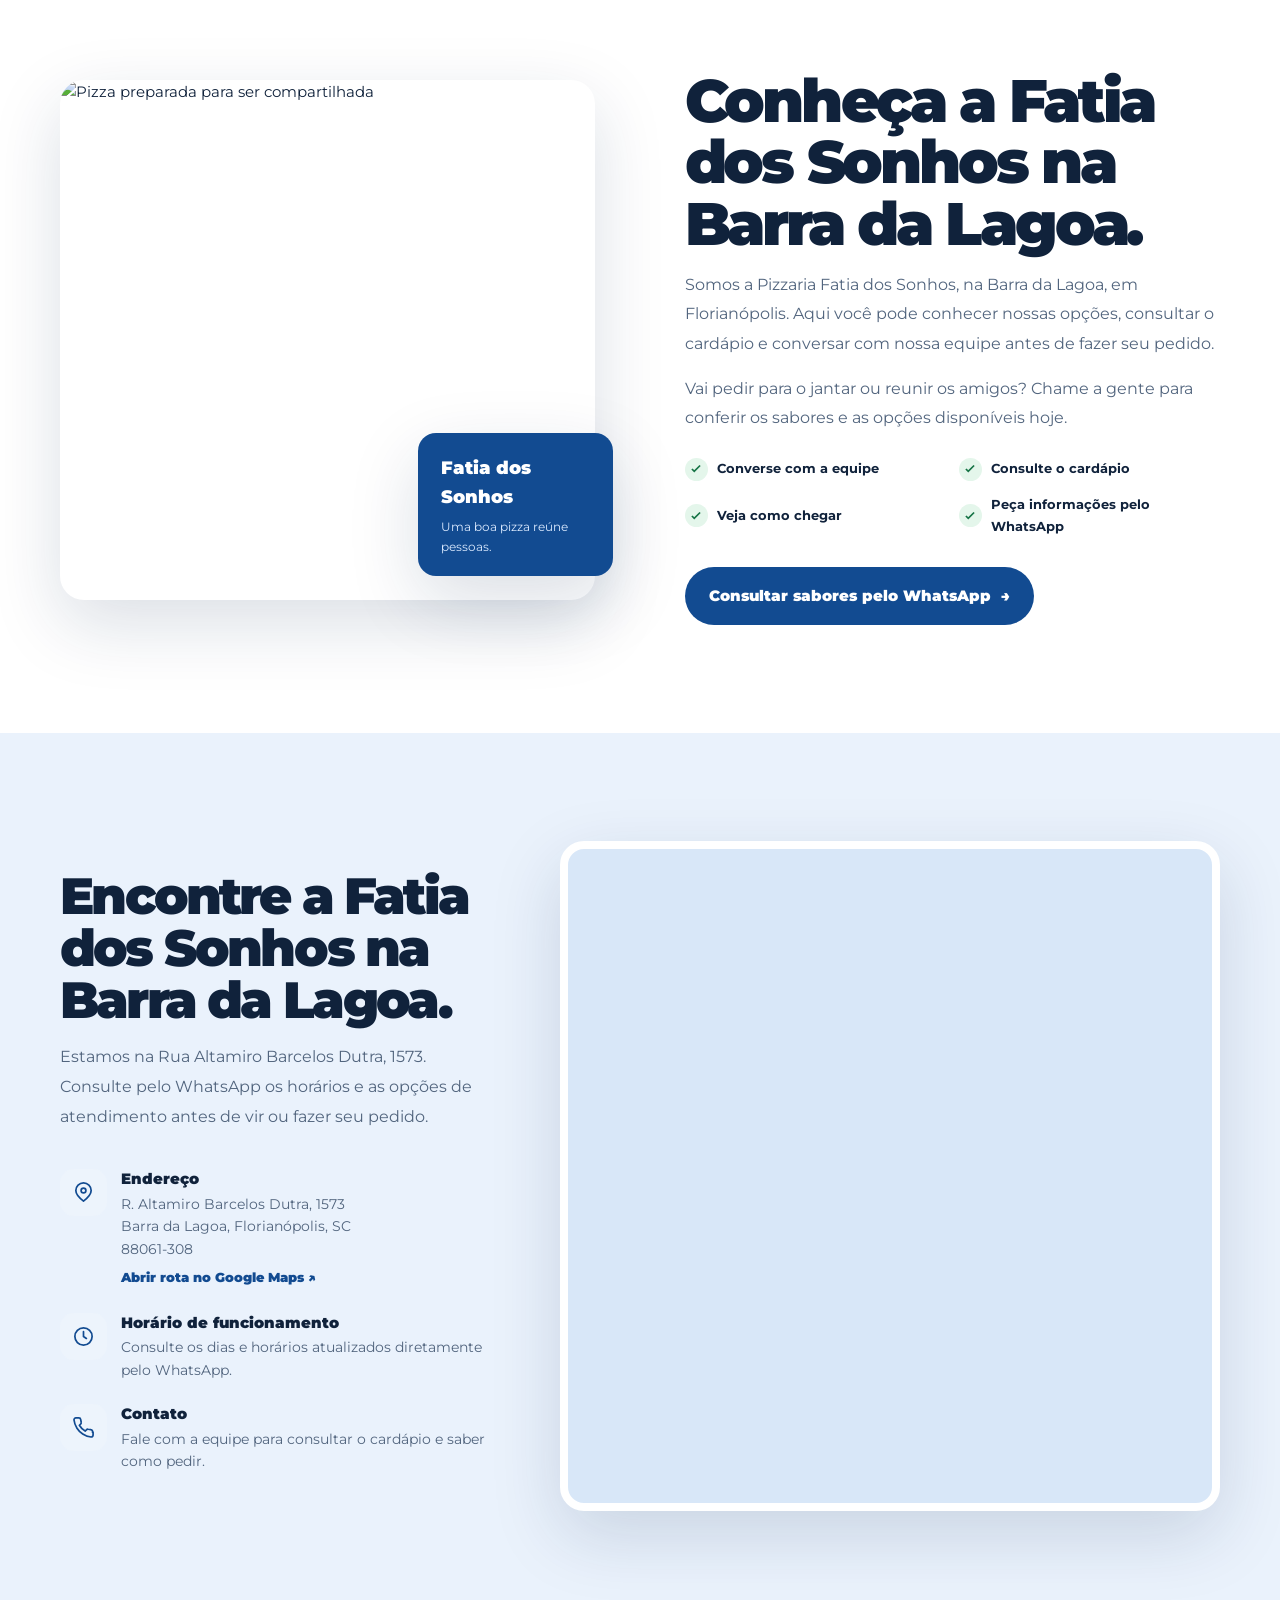
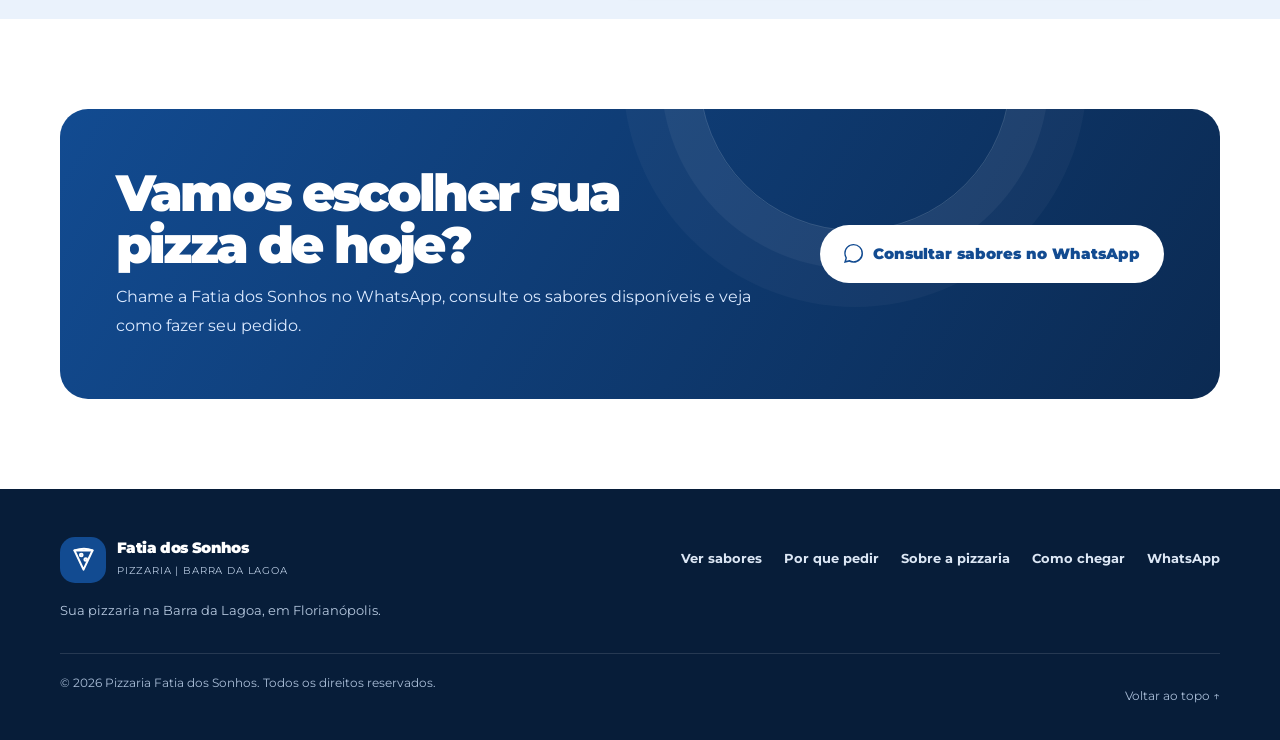
==== commit fc753d23: "Improve mobile layout and accessibility at 360px" ====
--- a/index.html
+++ b/index.html
@@ -237,6 +237,91 @@
     }
     @media(prefers-reduced-motion:reduce){.reveal-image{opacity:1;transform:none;transition:none}}
 
+  
+    /* Ajustes finais para telas estreitas (incluindo 360px) */
+    html, body{width:100%;max-width:100%;overflow-x:clip}
+    img, iframe{max-width:100%}
+    .container{min-width:0}
+    .hero-copy h1, h2, h3, p, a, .brand{overflow-wrap:break-word}
+    .btn{min-height:48px}
+    .menu-toggle{min-width:44px;min-height:44px}
+    .footer-links a, .footer-bottom a{display:inline-flex;align-items:center;min-height:44px}
+    @media(max-width:760px){
+      .container{width:calc(100% - 32px);max-width:560px}
+      .section{padding:58px 0}
+      .nav-inner{gap:10px}
+      .brand{gap:8px}
+      .brand-mark{width:38px;height:38px}
+      .brand-name{font-size:.84rem}
+      .brand-tag{font-size:.56rem;letter-spacing:.045em}
+      .nav-links{max-height:calc(100dvh - 72px);overflow-y:auto}
+      .nav-links a:not(.btn){min-height:44px;display:flex;align-items:center;padding:10px 0}
+      .nav-cta{min-height:48px}
+      .hero{padding:102px 0 48px}
+      .hero-grid{gap:24px}
+      .hero-copy h1{font-size:clamp(2.25rem,10.2vw,3rem);line-height:1.04;letter-spacing:-.045em;margin:0 0 18px}
+      .hero-copy>p{font-size:1rem;line-height:1.7;margin-bottom:22px}
+      .hero-actions{gap:10px}
+      .hero-actions .btn{width:100%;white-space:normal;text-align:center;padding:13px 16px}
+      .hero-note{font-size:.88rem;line-height:1.5}
+      .hero-visual{min-height:320px;margin:0 8px 0 4px}
+      .hero-photo{inset:0 8px 14px 12px;border-radius:40% 40% 20px 20px}
+      .floating-card{max-width:calc(100% - 4px);gap:8px;padding:10px 12px}
+      .floating-card.top{left:-4px;top:14px}
+      .floating-card.bottom{right:-2px;bottom:0}
+      .float-icon{width:36px;height:36px;flex:none}
+      .float-title{font-size:.76rem}
+      .float-sub{font-size:.7rem}
+      h2,.location-info h2,.cta-copy h2{font-size:clamp(1.8rem,8.3vw,2.25rem);line-height:1.1;letter-spacing:-.04em}
+      .section-heading{margin-bottom:26px}
+      .section-intro{font-size:1rem;line-height:1.7;margin-bottom:26px}
+      .service-grid{grid-template-columns:minmax(0,1fr);gap:14px}
+      .service-card,.service-card:first-child{min-height:0;padding:23px}
+      .service-card:first-child .service-icon{width:54px;height:54px}
+      .service-card h3,.service-card:first-child h3{font-size:1.25rem;line-height:1.2}
+      .service-card p{font-size:.98rem;line-height:1.65}
+      .advantage-grid{grid-template-columns:minmax(0,1fr);gap:12px}
+      .advantage,.advantage:first-child,.advantage:nth-child(2),.advantage:nth-child(3),.advantage:nth-child(4){
+        grid-column:1;grid-row:auto;min-height:0;padding:21px
+      }
+      .advantage h3,.advantage:first-child h3{font-size:1.16rem}
+      .advantage p{font-size:.96rem;line-height:1.65}
+      .about-grid,.location-grid{grid-template-columns:minmax(0,1fr);gap:26px}
+      .about-image{min-height:290px;margin:0 8px 0 0}
+      .about-stamp{right:-5px;bottom:14px;max-width:180px;padding:15px}
+      .about-copy p{font-size:1rem;line-height:1.7}
+      .about-points{grid-template-columns:minmax(0,1fr);gap:8px;margin:20px 0 24px}
+      .about-point{font-size:.94rem;min-height:36px}
+      .info-row{gap:12px}
+      .info-row p{font-size:.96rem;line-height:1.65;overflow-wrap:anywhere}
+      .map-card{min-height:280px;border-width:4px}
+      .map-card iframe{min-height:280px}
+      .final-cta{padding:48px 0}
+      .cta-panel{padding:27px 20px;gap:20px;border-radius:22px}
+      .cta-copy p{font-size:1rem;line-height:1.7}
+      .cta-panel .btn{width:100%;white-space:normal;text-align:center;padding:13px 15px}
+      .footer-main{gap:20px}
+      .footer-links{gap:4px 12px}
+      .footer-links a{font-size:.9rem}
+      .footer-bottom{font-size:.82rem;line-height:1.6;gap:8px}
+      .whatsapp-float{width:52px;height:52px;right:12px;bottom:calc(12px + env(safe-area-inset-bottom));}
+      .whatsapp-float svg{width:26px;height:26px}
+      body{padding-bottom:env(safe-area-inset-bottom)}
+    }
+    @media(max-width:390px){
+      .brand-tag{font-size:.53rem}
+      .hero-copy h1{font-size:clamp(2.15rem,9.8vw,2.45rem)}
+      .hero-visual{min-height:295px}
+      .floating-card{padding:9px 10px}
+      .float-title{font-size:.72rem}
+      .float-sub{font-size:.66rem}
+      .service-card,.service-card:first-child{padding:20px}
+      .cta-panel{padding:24px 18px}
+    }
+    @media(prefers-reduced-motion:reduce){
+      .reveal-image{opacity:1;transform:none;transition:none}
+    }
+
   </style>
   <!-- GitHub Pages redeploy -->
 </head>
@@ -269,7 +354,7 @@
           <div class="hero-note"><span class="note-icon"><svg viewBox="0 0 24 24" fill="none" stroke="currentColor" stroke-width="2" stroke-linecap="round" stroke-linejoin="round"><path d="m5 12 4 4L19 6"/></svg></span><span>Escolha sua pizza e reúna todo mundo à mesa.</span></div>
         </div>
         <div class="hero-visual">
-          <div class="hero-photo"><img src="https://images.unsplash.com/photo-1571407970349-bc81e7e96d47?auto=format&fit=crop&w=1200&q=85" alt="Pizza artesanal recém-assada com queijo derretido" onerror="this.onerror=null;this.src='https://images.unsplash.com/photo-1571407970349-bc81e7e96d47?auto=format&fit=crop&w=1200&q=85'"></div>
+          <div class="hero-photo"><img src="https://images.unsplash.com/photo-1571407970349-bc81e7e96d47?auto=format&fit=crop&w=900&q=75" alt="Pizza artesanal recém-assada com queijo derretido" fetchpriority="high" loading="eager" decoding="async" onerror="this.onerror=null;this.src='https://images.unsplash.com/photo-1571407970349-bc81e7e96d47?auto=format&fit=crop&w=900&q=75'"></div>
           <div class="floating-card top"><span class="float-icon"><svg viewBox="0 0 24 24" fill="none" stroke="currentColor" stroke-width="1.8" stroke-linecap="round" stroke-linejoin="round"><path d="M12 3 14.8 8.7 21 9.6 16.5 14l1.1 6.2L12 17.3l-5.6 2.9L7.5 14 3 9.6l6.2-.9L12 3Z"/></svg></span><span><span class="float-title">Pizza para compartilhar</span><span class="float-sub">Escolha para dividir</span></span></div>
           <div class="floating-card bottom"><span class="float-icon"><svg viewBox="0 0 24 24" fill="none" stroke="currentColor" stroke-width="1.8" stroke-linecap="round" stroke-linejoin="round"><path d="M12 21s7-4.4 7-11a7 7 0 0 0-14 0c0 6.6 7 11 7 11Z"/><circle cx="12" cy="10" r="2.3"/></svg></span><span><span class="float-title">Barra da Lagoa</span><span class="float-sub">Florianópolis · SC</span></span></div>
         </div>
@@ -302,7 +387,7 @@
 
     <section class="section" id="sobre">
       <div class="container about-grid">
-        <div class="about-image"><img src="https://images.unsplash.com/photo-1571407970349-bc81e7e96d47?auto=format&fit=crop&w=1000&q=85" alt="Pizza preparada para ser compartilhada" loading="lazy"><div class="about-stamp"><strong>Fatia dos Sonhos</strong><span>Uma boa pizza reúne pessoas.</span></div></div>
+        <div class="about-image"><img src="https://images.unsplash.com/photo-1571407970349-bc81e7e96d47?auto=format&fit=crop&w=800&q=75" alt="Pizza preparada para ser compartilhada" loading="lazy" decoding="async"><div class="about-stamp"><strong>Fatia dos Sonhos</strong><span>Uma boa pizza reúne pessoas.</span></div></div>
         <div class="about-copy"><h2>Conheça a Fatia dos Sonhos na Barra da Lagoa.</h2><p>Somos a Pizzaria Fatia dos Sonhos, na Barra da Lagoa, em Florianópolis. Aqui você pode conhecer nossas opções, consultar o cardápio e conversar com nossa equipe antes de fazer seu pedido.</p><p>Vai pedir para o jantar ou reunir os amigos? Chame a gente para conferir os sabores e as opções disponíveis hoje.</p>
           <div class="about-points"><div class="about-point"><span class="check"><svg viewBox="0 0 24 24" fill="none" stroke="currentColor" stroke-width="3"><path d="m5 12 4 4L19 6"/></svg></span>Converse com a equipe</div><div class="about-point"><span class="check"><svg viewBox="0 0 24 24" fill="none" stroke="currentColor" stroke-width="3"><path d="m5 12 4 4L19 6"/></svg></span>Consulte o cardápio</div><div class="about-point"><span class="check"><svg viewBox="0 0 24 24" fill="none" stroke="currentColor" stroke-width="3"><path d="m5 12 4 4L19 6"/></svg></span>Veja como chegar</div><div class="about-point"><span class="check"><svg viewBox="0 0 24 24" fill="none" stroke="currentColor" stroke-width="3"><path d="m5 12 4 4L19 6"/></svg></span>Peça informações pelo WhatsApp</div></div>
           <a class="btn whatsapp-link" href="#" target="_blank" rel="noopener">Consultar sabores pelo WhatsApp <span aria-hidden="true">→</span></a>
@@ -378,11 +463,30 @@
       menuToggle.setAttribute("aria-expanded", String(isOpen));
       menuToggle.setAttribute("aria-label", isOpen ? "Fechar menu" : "Abrir menu");
     });
-    navLinks.querySelectorAll("a").forEach(link => link.addEventListener("click", () => {
+    const closeMobileMenu = () => {
       navLinks.classList.remove("open");
       menuToggle.setAttribute("aria-expanded", "false");
       menuToggle.setAttribute("aria-label", "Abrir menu");
-    }));
+    };
+    navLinks.querySelectorAll("a").forEach(link => link.addEventListener("click", closeMobileMenu));
+    document.addEventListener("keydown", event => {
+      if (event.key === "Escape") closeMobileMenu();
+    });
+    document.addEventListener("click", event => {
+      if (navLinks.classList.contains("open") &&
+          !navLinks.contains(event.target) &&
+          !menuToggle.contains(event.target)) closeMobileMenu();
+    });
+    const floatingWhatsApp = document.querySelector(".whatsapp-float");
+    const footer = document.querySelector("footer");
+    if (floatingWhatsApp && footer && "IntersectionObserver" in window) {
+      const footerObserver = new IntersectionObserver(entries => {
+        floatingWhatsApp.style.opacity = entries[0].isIntersecting ? "0" : "1";
+        floatingWhatsApp.style.pointerEvents = entries[0].isIntersecting ? "none" : "auto";
+        floatingWhatsApp.setAttribute("aria-hidden", entries[0].isIntersecting ? "true" : "false");
+      }, { threshold: 0.05 });
+      footerObserver.observe(footer);
+    }
   </script>
 </body>
 </html>
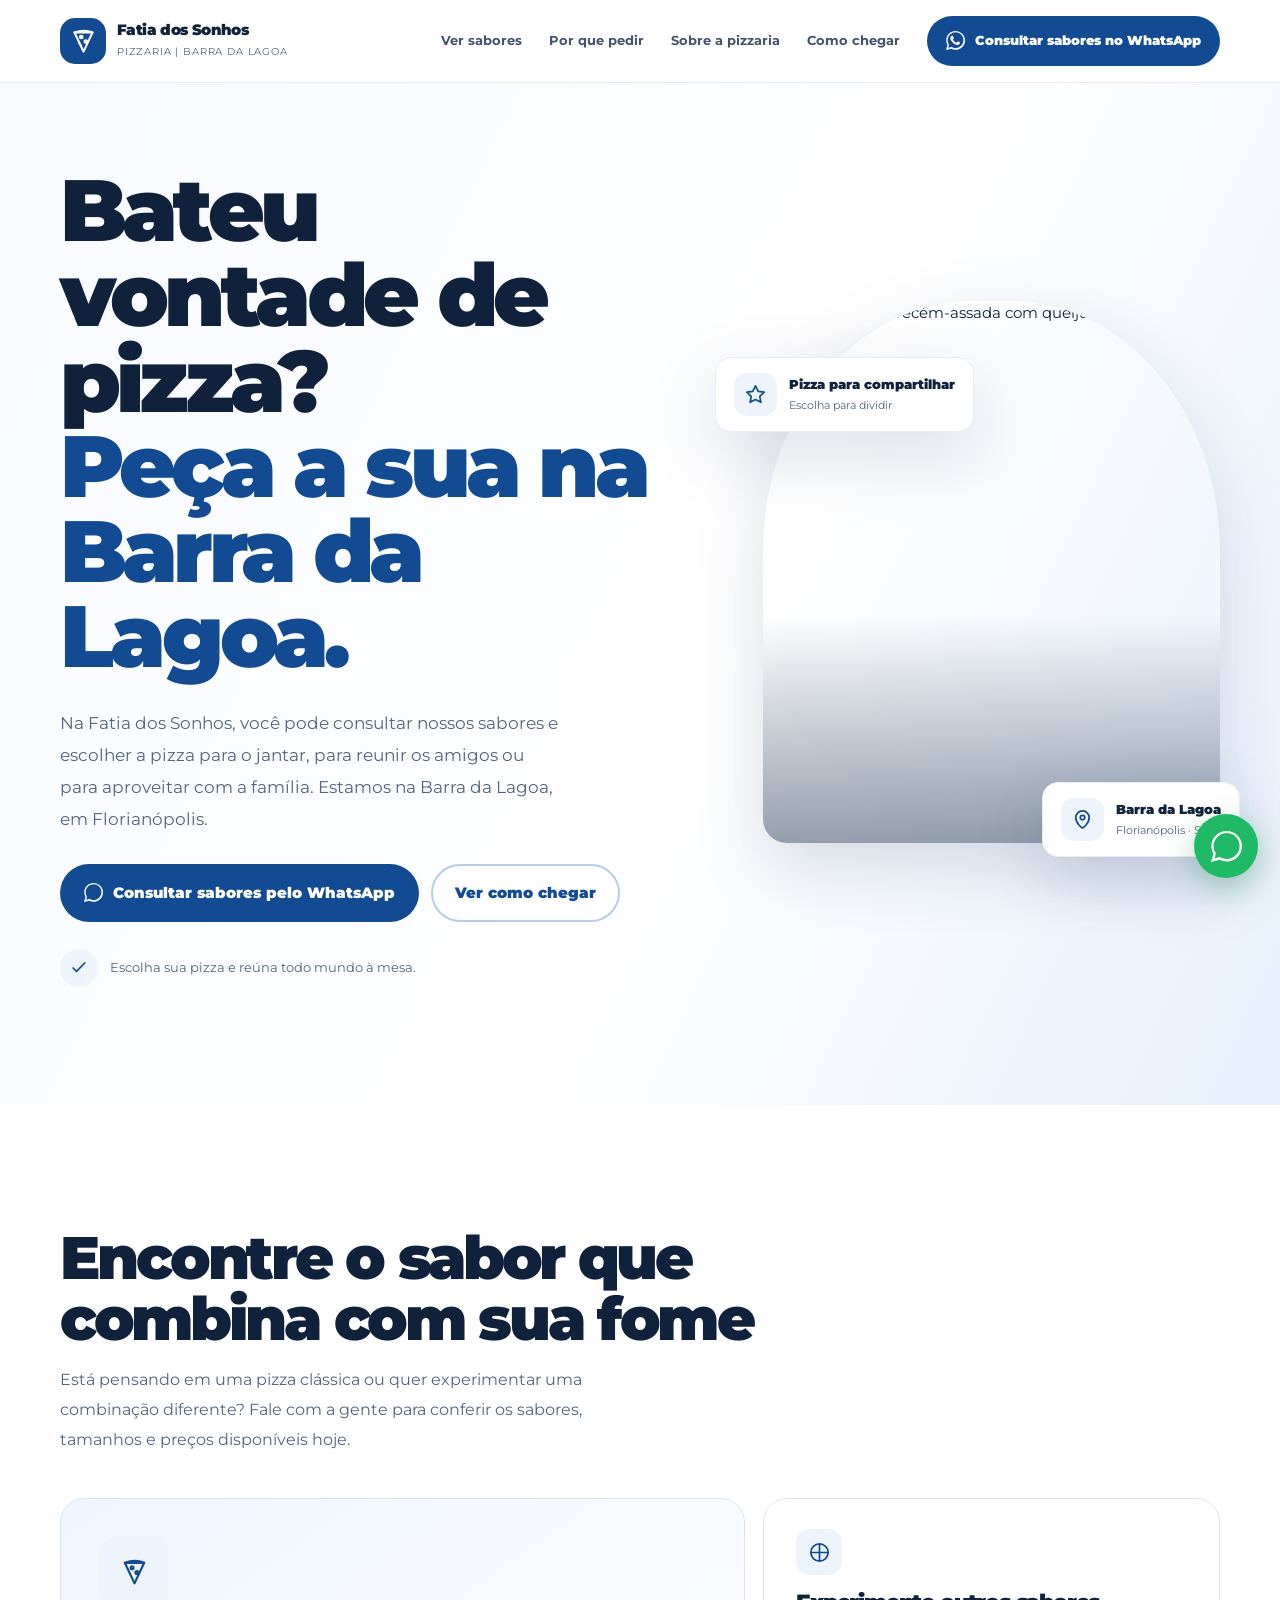
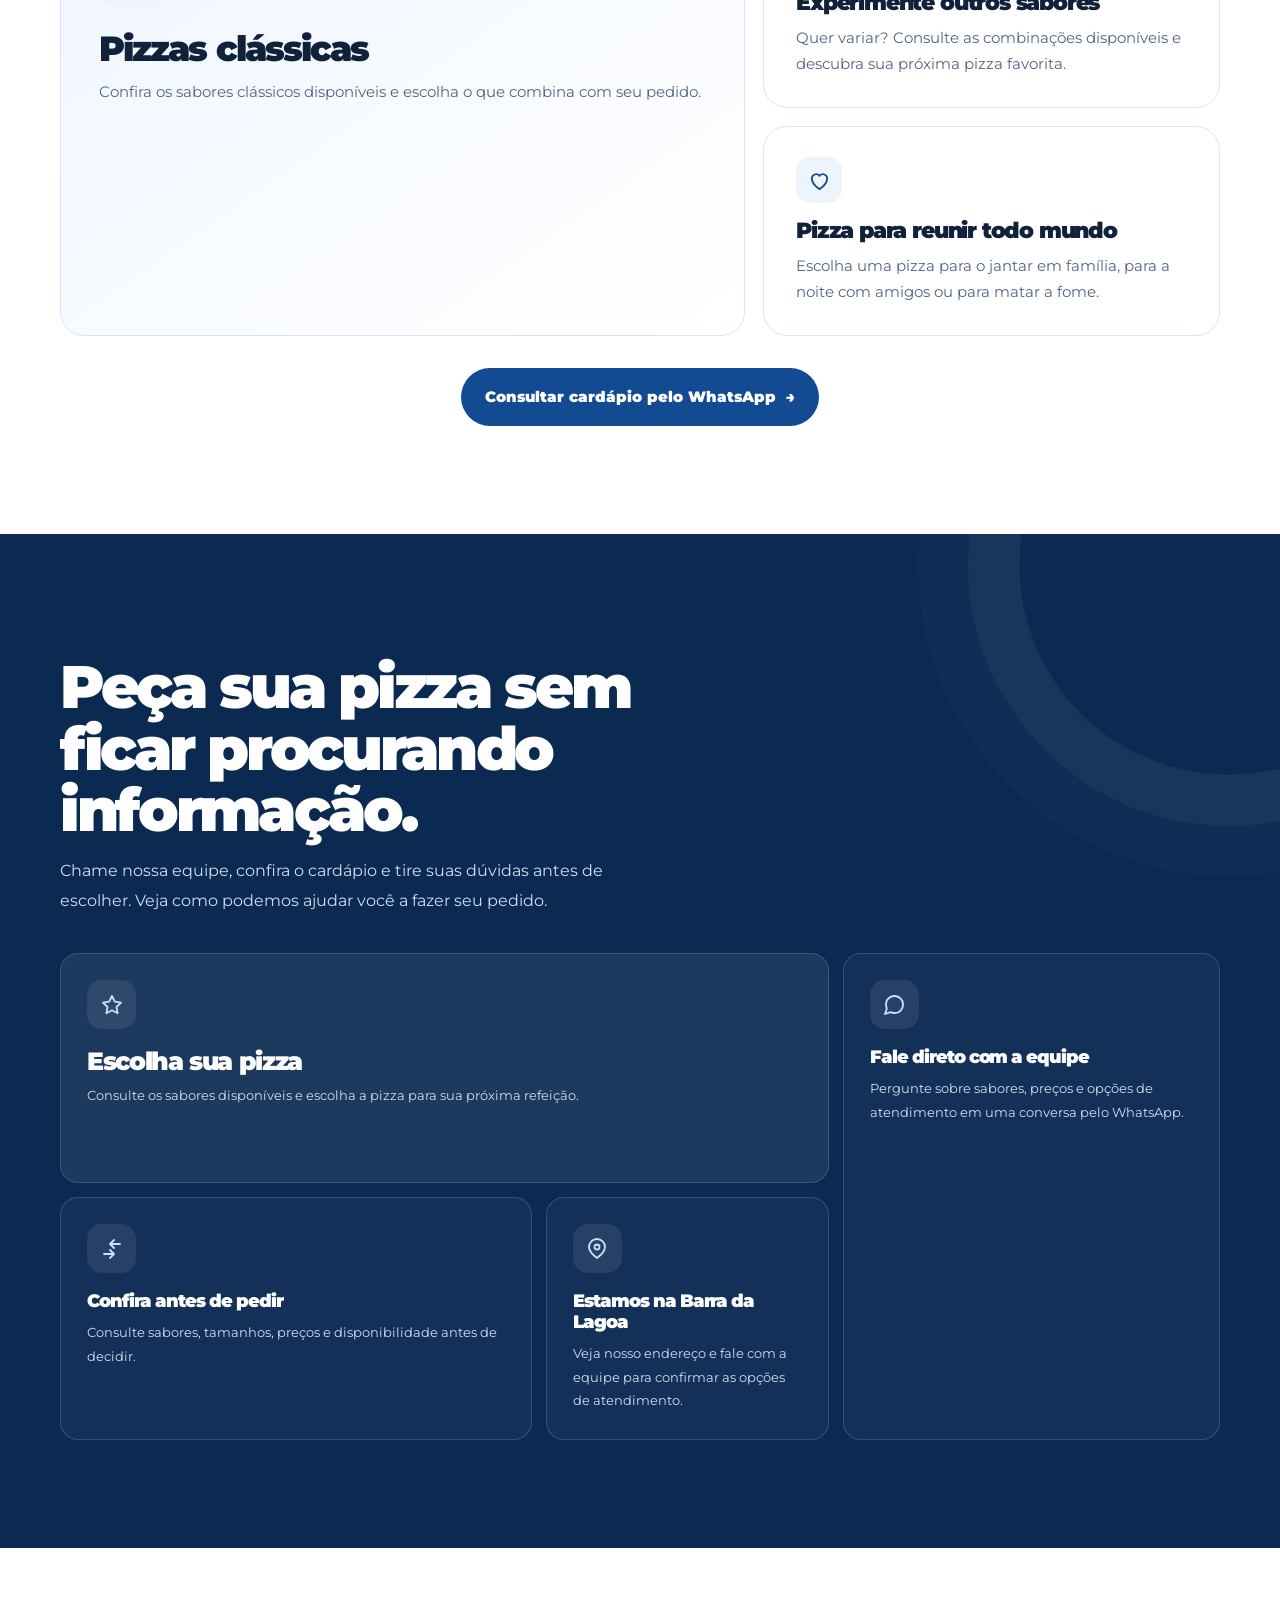
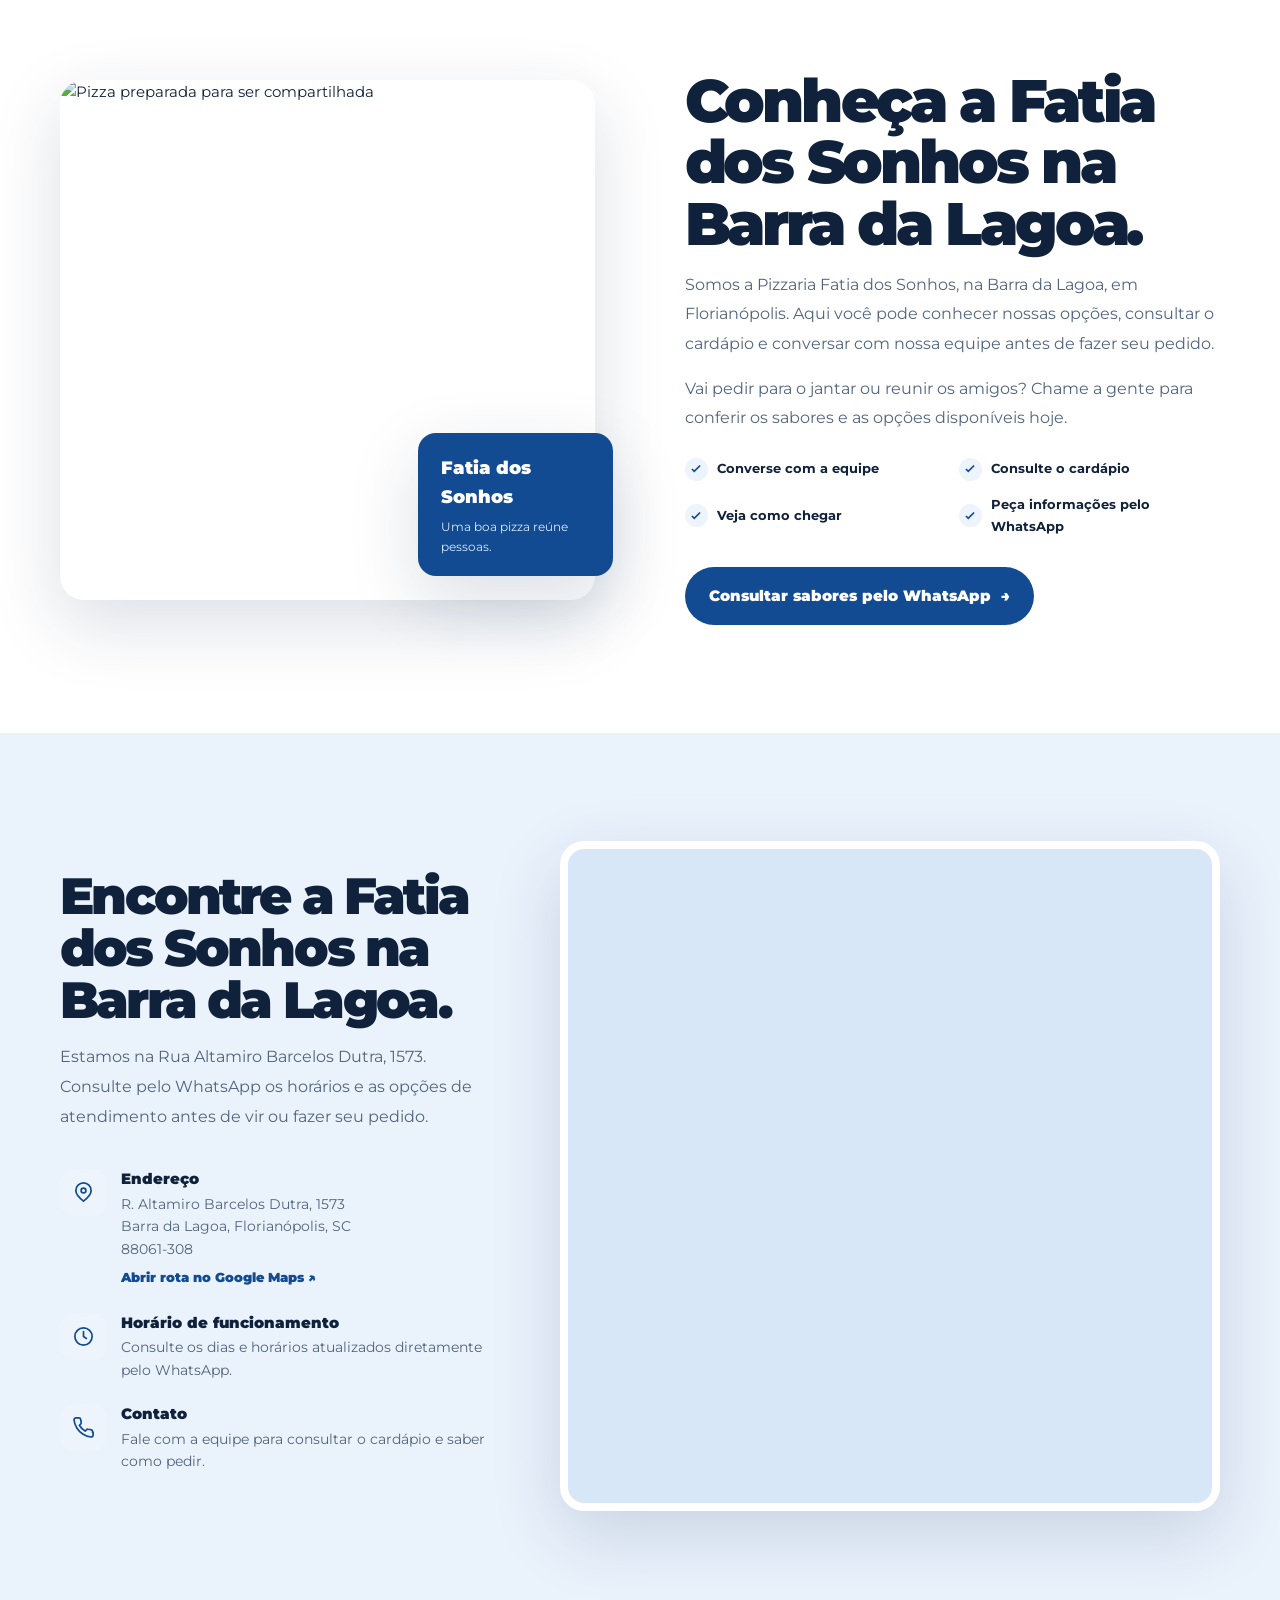
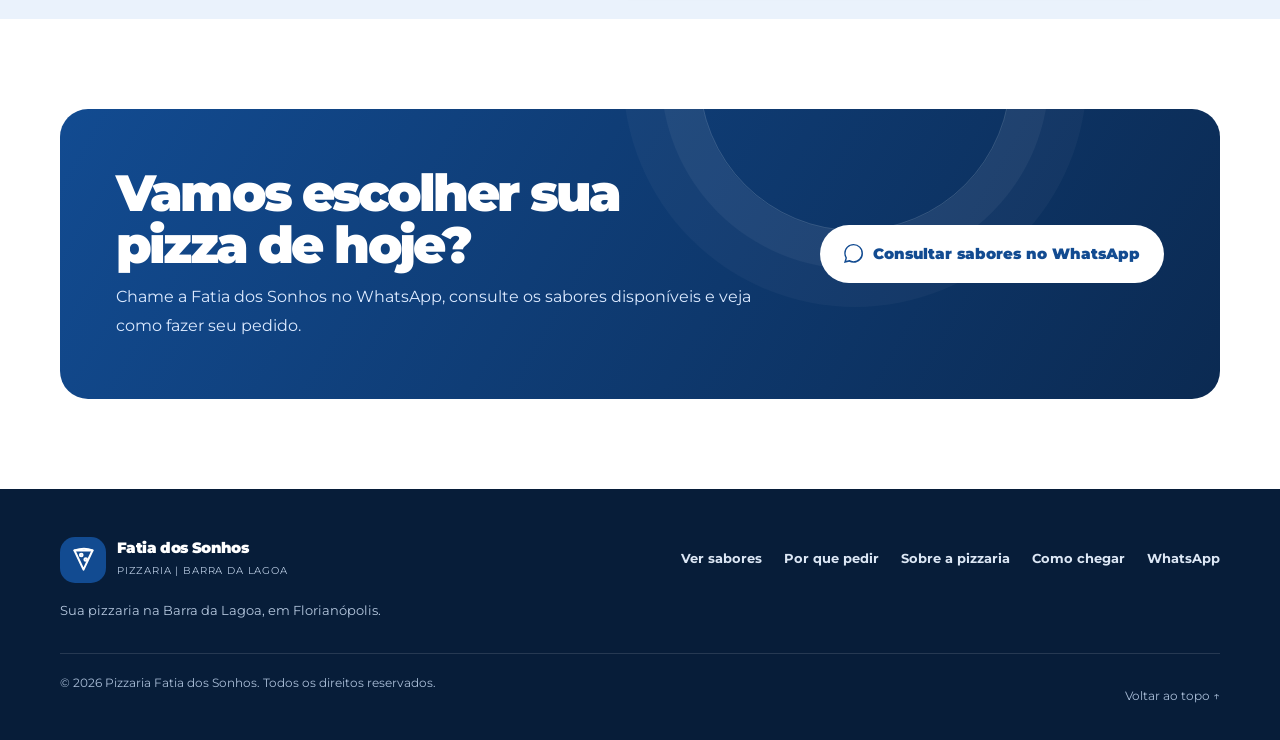
==== commit a97f6db9: "Align palette and finish image metadata" ====
--- a/index.html
+++ b/index.html
@@ -3,9 +3,13 @@
 <head>
   <meta charset="UTF-8">
   <meta name="viewport" content="width=device-width, initial-scale=1.0">
-  <meta name="theme-color" content="#123b72">
-  <meta name="description" content="Pizzaria Fatia dos Sonhos, na Barra da Lagoa, Florianópolis. Conheça nossas pizzas e faça seu pedido pelo WhatsApp.">
-  <title>Pizzaria Fatia dos Sonhos | Barra da Lagoa</title>
+  <meta name="theme-color" content="#124b91">
+  <meta name="description" content="Pizzaria Fatia dos Sonhos em Florianópolis, na Barra da Lagoa. Consulte o cardápio de pizzas e fale com a equipe para fazer seu pedido.">
+  <meta property="og:title" content="Pizzaria Fatia dos Sonhos | Florianópolis">
+  <meta property="og:description" content="Conheça a Pizzaria Fatia dos Sonhos na Barra da Lagoa, Florianópolis. Consulte sabores e informações para pedir sua pizza.">
+  <meta property="og:type" content="website">
+  <link rel="icon" type="image/svg+xml" href="data:image/svg+xml,%3Csvg xmlns=%27http://www.w3.org/2000/svg%27 viewBox=%270 0 64 64%27%3E%3Crect width=%2764%27 height=%2764%27 rx=%2715%27 fill=%27%23124b91%27/%3E%3Cpath d=%27M16 14 Q34 7 49 14 L32 51 Z%27 fill=%27%23fff%27 stroke=%27%23fff%27 stroke-width=%272%27 stroke-linejoin=%27round%27/%3E%3Cpath d=%27M16 14 Q33 20 49 14%27 fill=%27none%27 stroke=%27%23dce6f2%27 stroke-width=%273%27/%3E%3Ccircle cx=%2727%27 cy=%2727%27 r=%273%27 fill=%27%23124b91%27/%3E%3Ccircle cx=%2735%27 cy=%2736%27 r=%273%27 fill=%27%23124b91%27/%3E%3C/svg%3E">
+  <title>Pizzaria Fatia dos Sonhos em Florianópolis | Barra da Lagoa</title>
   <link rel="preconnect" href="https://fonts.googleapis.com">
   <link rel="preconnect" href="https://fonts.gstatic.com" crossorigin>
   <link href="https://fonts.googleapis.com/css2?family=Montserrat:wght@400;700;900&display=swap" rel="stylesheet">
@@ -51,7 +55,7 @@
     .hero-copy>p{max-width:550px;color:var(--muted);font-size:1.05rem;margin-bottom:29px}
     .hero-actions{display:flex;flex-wrap:wrap;gap:12px}
     .hero-note{display:flex;align-items:center;gap:12px;margin-top:27px;color:var(--muted);font-size:.8rem}
-    .note-icon{display:grid;place-items:center;width:38px;height:38px;flex:none;border-radius:50%;background:#dff5e8;color:#147747}
+    .note-icon{display:grid;place-items:center;width:38px;height:38px;flex:none;border-radius:50%;background:var(--blue-light);color:var(--blue)}
     .note-icon svg{width:20px;height:20px}
     .hero-visual{position:relative;min-height:470px}
     .hero-photo{position:absolute;inset:12px 18px 20px 22px;overflow:hidden;border-radius:48% 48% 25px 25px;box-shadow:var(--shadow)}
@@ -86,17 +90,6 @@
     .advantage .service-icon svg{width:24px;height:24px}
     .advantage h3{font-size:1rem;margin-bottom:9px}
     .advantage p{font-size:.82rem;color:#d0deef;margin:0}
-    /* Depoimentos */
-    .testimonials{background:#f7faff}
-    .review-grid{display:grid;grid-template-columns:repeat(3,1fr);gap:20px}
-    .review{padding:27px;background:#fff;border:1px solid var(--line);border-radius:var(--radius)}
-    .stars{color:#e5a326;letter-spacing:3px;font-size:1.05rem;margin-bottom:15px}
-    .review blockquote{font-size:.93rem;color:#34445b;margin:0 0 23px;line-height:1.75}
-    .review-person{display:flex;align-items:center;gap:12px}
-    .avatar{display:grid;place-items:center;width:43px;height:43px;border-radius:50%;background:var(--blue-light);color:var(--blue);font-weight:900}
-    .person-name{font-size:.83rem;font-weight:900;display:block}
-    .person-label{font-size:.72rem;color:var(--muted);display:block}
-    .review-note{margin:18px 0 0;color:var(--muted);font-size:.73rem;text-align:center}
     /* Sobre */
     .about-grid{display:grid;grid-template-columns:.95fr 1.05fr;gap:68px;align-items:center}
     .about-image{position:relative;min-height:435px}
@@ -107,7 +100,7 @@
     .about-copy p{color:var(--muted)}
     .about-points{display:grid;grid-template-columns:1fr 1fr;gap:13px;margin:25px 0 29px}
     .about-point{display:flex;align-items:center;gap:9px;font-size:.83rem;font-weight:700}
-    .check{display:grid;place-items:center;width:23px;height:23px;flex:none;border-radius:50%;background:#e4f6eb;color:#167446}
+    .check{display:grid;place-items:center;width:23px;height:23px;flex:none;border-radius:50%;background:var(--blue-light);color:var(--blue)}
     .check svg{width:14px;height:14px}
     /* Localização */
     .location{background:var(--blue-light)}
@@ -195,12 +188,6 @@
     .advantage{min-height:195px;padding:26px}.advantage:first-child{grid-column:span 2;min-height:230px;background:#ffffff12}
     .advantage:nth-child(2){grid-column:3;grid-row:span 2}.advantage:nth-child(3){grid-column:1;min-height:170px}.advantage:nth-child(4){grid-column:2;min-height:170px}
     .advantage h3{font-size:1.15rem}.advantage:first-child h3{font-size:1.55rem}.advantage p{line-height:1.8}
-    .testimonials{background:#f1f6fd}.review-grid{grid-template-columns:1fr 1.16fr .88fr;align-items:stretch;gap:16px}
-    .review{padding:28px;min-height:270px;display:flex;flex-direction:column;justify-content:space-between}
-    .review:nth-child(2){transform:translateY(24px);background:var(--blue);color:#fff;border-color:var(--blue)}
-    .review:nth-child(2) blockquote,.review:nth-child(2) .person-label{color:#e0ecff}
-    .review:nth-child(2) .avatar{background:#ffffff1d;color:#fff}.review blockquote{font-size:.94rem;line-height:1.9}
-    .review-note{text-align:left;margin-top:42px}
     .about-grid{grid-template-columns:1fr 1fr;gap:clamp(38px,7vw,100px)}.about-image{min-height:520px}
     .about-image img{border-radius:24px}.about-copy h2{max-width:560px}.about-copy p{line-height:1.9;font-size:.97rem}
     .location{background:#eaf2fc}.location-grid{grid-template-columns:.8fr 1.2fr;gap:60px}
@@ -215,7 +202,6 @@
       .hero-grid{gap:28px}.hero-copy h1{font-size:clamp(3rem,6.5vw,4.8rem)}.hero-visual{min-height:440px}
       .service-grid{grid-template-columns:1fr 1fr}.service-card:first-child{grid-row:span 2}
       .advantage-grid{grid-template-columns:1fr 1fr}.advantage:first-child{grid-column:span 1}.advantage:nth-child(2){grid-column:2;grid-row:span 2}.advantage:nth-child(3){grid-column:1}.advantage:nth-child(4){grid-column:1}
-      .review-grid{grid-template-columns:1fr 1fr}.review:nth-child(2){transform:none}.review:last-child{grid-column:span 2;min-height:210px}
       .location-grid{gap:30px}
     }
     @media(max-width:760px){
@@ -323,7 +309,6 @@
     }
 
   </style>
-  <!-- GitHub Pages redeploy -->
 </head>
 <body>
   <header class="navbar">
@@ -354,7 +339,7 @@
           <div class="hero-note"><span class="note-icon"><svg viewBox="0 0 24 24" fill="none" stroke="currentColor" stroke-width="2" stroke-linecap="round" stroke-linejoin="round"><path d="m5 12 4 4L19 6"/></svg></span><span>Escolha sua pizza e reúna todo mundo à mesa.</span></div>
         </div>
         <div class="hero-visual">
-          <div class="hero-photo"><img src="https://images.unsplash.com/photo-1571407970349-bc81e7e96d47?auto=format&fit=crop&w=900&q=75" alt="Pizza artesanal recém-assada com queijo derretido" fetchpriority="high" loading="eager" decoding="async" onerror="this.onerror=null;this.src='https://images.unsplash.com/photo-1571407970349-bc81e7e96d47?auto=format&fit=crop&w=900&q=75'"></div>
+          <div class="hero-photo"><img src="https://images.unsplash.com/photo-1571407970349-bc81e7e96d47?auto=format&fit=crop&w=800&q=70" alt="Pizza artesanal recém-assada com queijo derretido" width="800" height="1000" fetchpriority="high" loading="eager" decoding="async"></div>
           <div class="floating-card top"><span class="float-icon"><svg viewBox="0 0 24 24" fill="none" stroke="currentColor" stroke-width="1.8" stroke-linecap="round" stroke-linejoin="round"><path d="M12 3 14.8 8.7 21 9.6 16.5 14l1.1 6.2L12 17.3l-5.6 2.9L7.5 14 3 9.6l6.2-.9L12 3Z"/></svg></span><span><span class="float-title">Pizza para compartilhar</span><span class="float-sub">Escolha para dividir</span></span></div>
           <div class="floating-card bottom"><span class="float-icon"><svg viewBox="0 0 24 24" fill="none" stroke="currentColor" stroke-width="1.8" stroke-linecap="round" stroke-linejoin="round"><path d="M12 21s7-4.4 7-11a7 7 0 0 0-14 0c0 6.6 7 11 7 11Z"/><circle cx="12" cy="10" r="2.3"/></svg></span><span><span class="float-title">Barra da Lagoa</span><span class="float-sub">Florianópolis · SC</span></span></div>
         </div>
@@ -387,7 +372,7 @@
 
     <section class="section" id="sobre">
       <div class="container about-grid">
-        <div class="about-image"><img src="https://images.unsplash.com/photo-1571407970349-bc81e7e96d47?auto=format&fit=crop&w=800&q=75" alt="Pizza preparada para ser compartilhada" loading="lazy" decoding="async"><div class="about-stamp"><strong>Fatia dos Sonhos</strong><span>Uma boa pizza reúne pessoas.</span></div></div>
+        <div class="about-image"><img src="https://images.unsplash.com/photo-1571407970349-bc81e7e96d47?auto=format&fit=crop&w=700&q=68" alt="Pizza preparada para ser compartilhada" width="700" height="875" loading="lazy" decoding="async"><div class="about-stamp"><strong>Fatia dos Sonhos</strong><span>Uma boa pizza reúne pessoas.</span></div></div>
         <div class="about-copy"><h2>Conheça a Fatia dos Sonhos na Barra da Lagoa.</h2><p>Somos a Pizzaria Fatia dos Sonhos, na Barra da Lagoa, em Florianópolis. Aqui você pode conhecer nossas opções, consultar o cardápio e conversar com nossa equipe antes de fazer seu pedido.</p><p>Vai pedir para o jantar ou reunir os amigos? Chame a gente para conferir os sabores e as opções disponíveis hoje.</p>
           <div class="about-points"><div class="about-point"><span class="check"><svg viewBox="0 0 24 24" fill="none" stroke="currentColor" stroke-width="3"><path d="m5 12 4 4L19 6"/></svg></span>Converse com a equipe</div><div class="about-point"><span class="check"><svg viewBox="0 0 24 24" fill="none" stroke="currentColor" stroke-width="3"><path d="m5 12 4 4L19 6"/></svg></span>Consulte o cardápio</div><div class="about-point"><span class="check"><svg viewBox="0 0 24 24" fill="none" stroke="currentColor" stroke-width="3"><path d="m5 12 4 4L19 6"/></svg></span>Veja como chegar</div><div class="about-point"><span class="check"><svg viewBox="0 0 24 24" fill="none" stroke="currentColor" stroke-width="3"><path d="m5 12 4 4L19 6"/></svg></span>Peça informações pelo WhatsApp</div></div>
           <a class="btn whatsapp-link" href="#" target="_blank" rel="noopener">Consultar sabores pelo WhatsApp <span aria-hidden="true">→</span></a>
@@ -425,8 +410,7 @@
 
   <script>
     // IMPORTANTE: substitua pelo WhatsApp real da pizzaria, com código do Brasil + DDD + número.
-    // Exemplo de formato: 5548999999999 (somente números, sem +, espaços ou traços).
-    // Deixe vazio até ter o número real; os botões avisam que falta configurar.
+    // Número pendente de confirmação; os botões só serão ativados após o envio do contato correto.
     const WHATSAPP_NUMBER = "";
     const DEFAULT_MESSAGE = "Olá! Vim pelo site da Pizzaria Fatia dos Sonhos e gostaria de consultar o cardápio.";
     document.querySelectorAll(".whatsapp-link").forEach(link => {
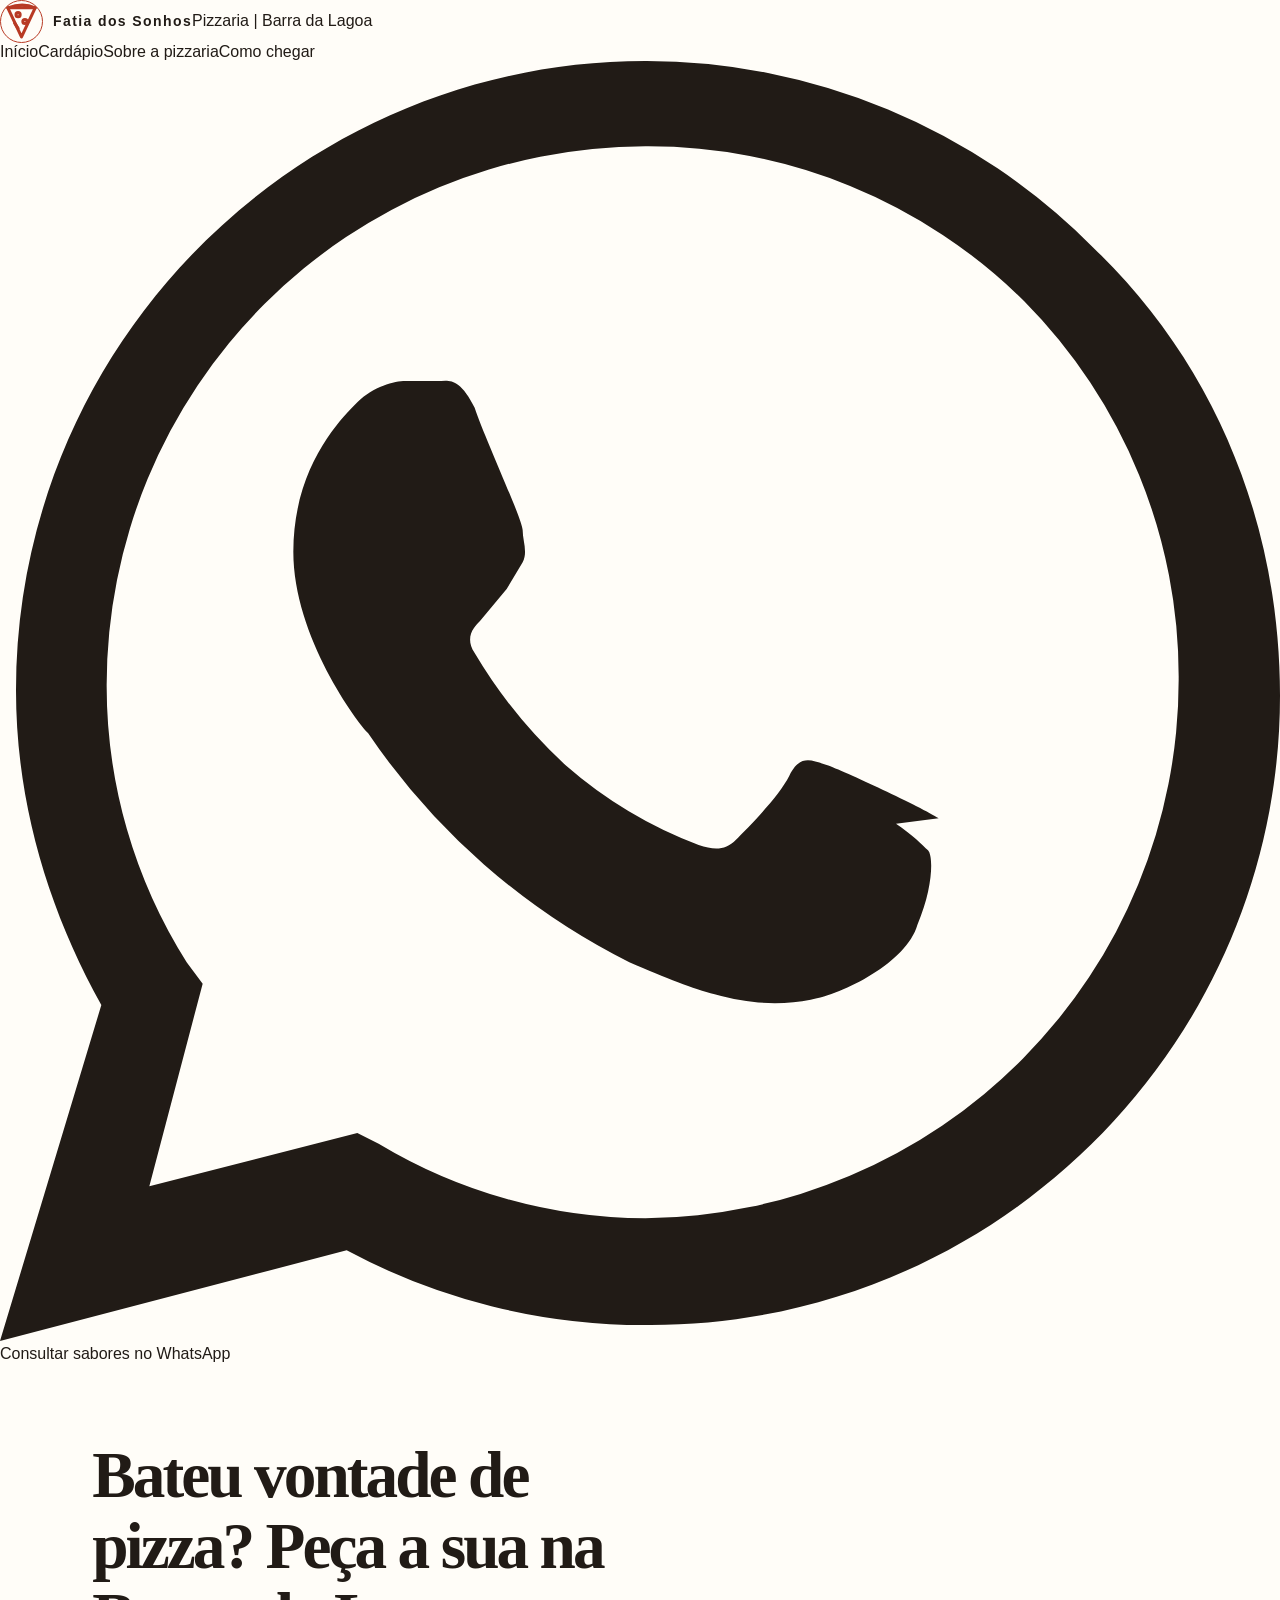
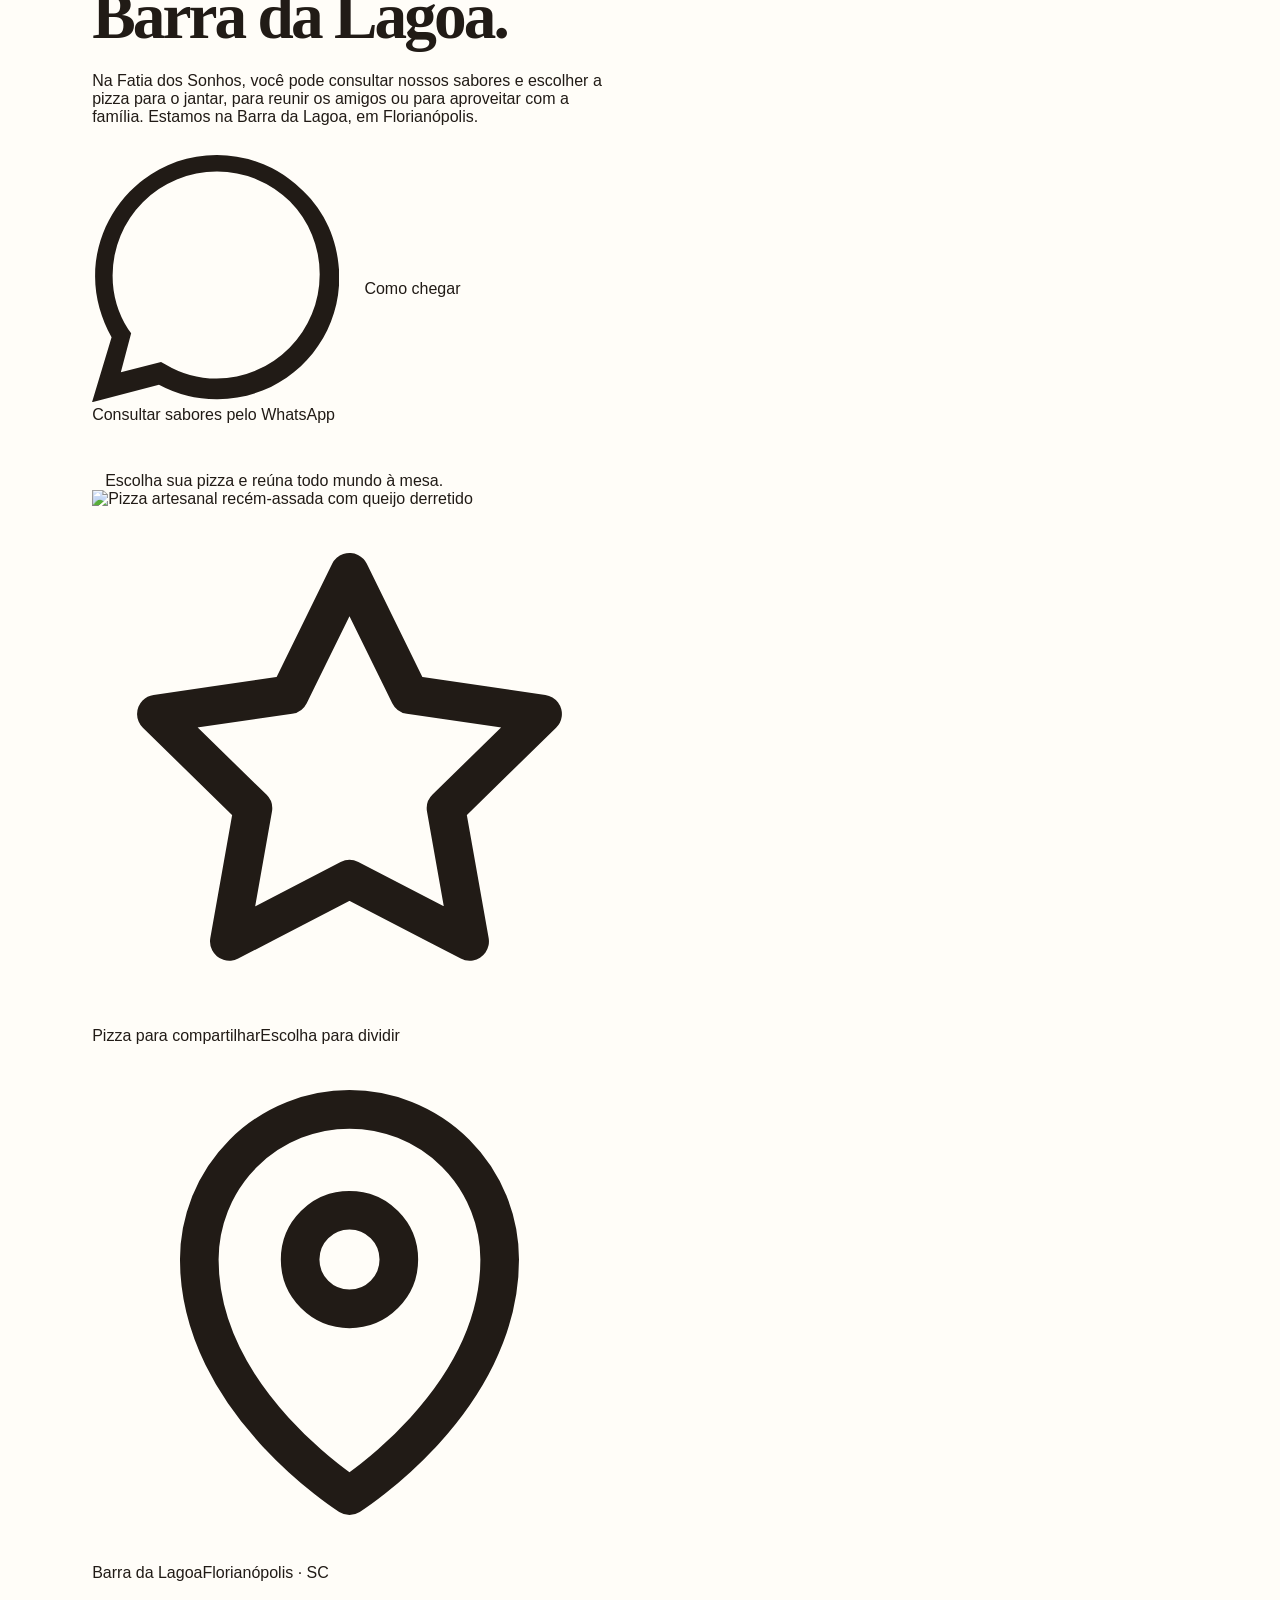
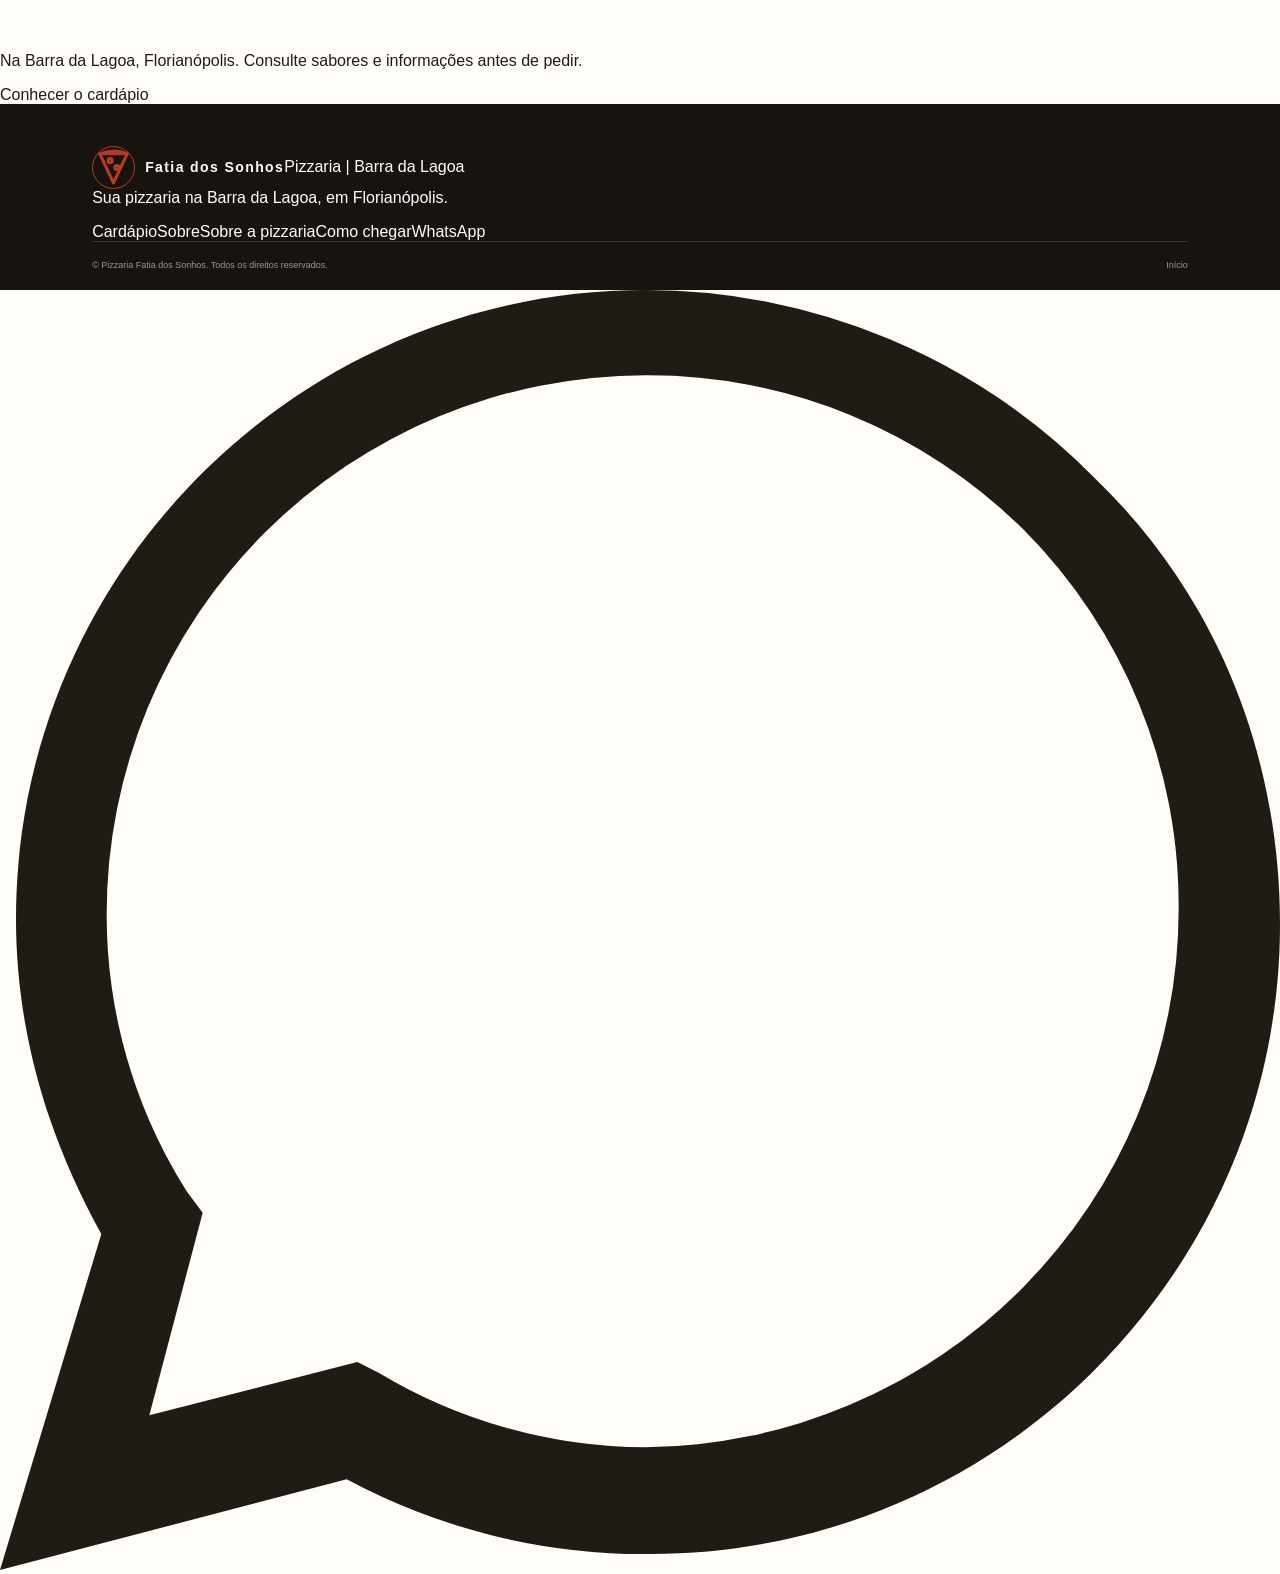
==== commit c0261dd7: "Separar a home e aplicar foto de pizza em tela de fundo" ====
--- a/index.html
+++ b/index.html
@@ -1,332 +1,36 @@
 <!DOCTYPE html>
 <html lang="pt-BR">
 <head>
-  <meta charset="UTF-8">
-  <meta name="viewport" content="width=device-width, initial-scale=1.0">
-  <meta name="theme-color" content="#124b91">
-  <meta name="description" content="Pizzaria Fatia dos Sonhos em Florianópolis, na Barra da Lagoa. Consulte o cardápio de pizzas e fale com a equipe para fazer seu pedido.">
-  <meta property="og:title" content="Pizzaria Fatia dos Sonhos | Florianópolis">
-  <meta property="og:description" content="Conheça a Pizzaria Fatia dos Sonhos na Barra da Lagoa, Florianópolis. Consulte sabores e informações para pedir sua pizza.">
-  <meta property="og:type" content="website">
-  <link rel="icon" type="image/svg+xml" href="data:image/svg+xml,%3Csvg xmlns=%27http://www.w3.org/2000/svg%27 viewBox=%270 0 64 64%27%3E%3Crect width=%2764%27 height=%2764%27 rx=%2715%27 fill=%27%23124b91%27/%3E%3Cpath d=%27M16 14 Q34 7 49 14 L32 51 Z%27 fill=%27%23fff%27 stroke=%27%23fff%27 stroke-width=%272%27 stroke-linejoin=%27round%27/%3E%3Cpath d=%27M16 14 Q33 20 49 14%27 fill=%27none%27 stroke=%27%23dce6f2%27 stroke-width=%273%27/%3E%3Ccircle cx=%2727%27 cy=%2727%27 r=%273%27 fill=%27%23124b91%27/%3E%3Ccircle cx=%2735%27 cy=%2736%27 r=%273%27 fill=%27%23124b91%27/%3E%3C/svg%3E">
-  <title>Pizzaria Fatia dos Sonhos em Florianópolis | Barra da Lagoa</title>
-  <link rel="preconnect" href="https://fonts.googleapis.com">
-  <link rel="preconnect" href="https://fonts.gstatic.com" crossorigin>
-  <link href="https://fonts.googleapis.com/css2?family=Montserrat:wght@400;700;900&display=swap" rel="stylesheet">
-  <style>
-    :root{--blue:#164b91;--blue-dark:#103566;--blue-light:#eaf3ff;--white:#fff;--ink:#17263c;--muted:#637187;--line:#e3eaf3;--shadow:0 18px 55px rgba(16,53,102,.12);--radius:22px}
-    *{box-sizing:border-box}
-    html{scroll-behavior:smooth;scroll-padding-top:92px}
-    body{margin:0;font-family:'Montserrat',sans-serif;color:var(--ink);background:var(--white);line-height:1.65}
-    img{display:block;max-width:100%}
-    a{color:inherit;text-decoration:none}
-    button{font:inherit}
-    .container{width:min(1160px,calc(100% - 40px));margin-inline:auto}
-    .section{padding:92px 0}
-    .eyebrow{display:inline-flex;align-items:center;gap:9px;color:var(--blue);font-size:.76rem;font-weight:900;letter-spacing:.14em;text-transform:uppercase}
-    .eyebrow:before{content:"";width:24px;height:3px;border-radius:3px;background:currentColor}
-    h1,h2,h3,p{margin-top:0}
-    h1,h2,h3{line-height:1.13;letter-spacing:-.04em}
-    h2{font-size:clamp(2rem,4vw,3.2rem);margin:14px 0 16px;font-weight:900}
-    .section-intro{max-width:650px;color:var(--muted);margin-bottom:38px}
-    .btn{display:inline-flex;align-items:center;justify-content:center;gap:10px;padding:15px 22px;border:2px solid transparent;border-radius:999px;background:var(--blue);color:#fff;font-size:.91rem;font-weight:900;transition:transform .2s,background .2s,box-shadow .2s;cursor:pointer}
-    .btn:hover{background:var(--blue-dark);transform:translateY(-2px);box-shadow:0 12px 28px #164b912b}
-    .btn-outline{background:transparent;color:var(--blue);border-color:#b8cde8}
-    .btn-outline:hover{color:#fff;border-color:var(--blue)}
-    .btn svg{width:19px;height:19px;flex:none}
-    /* Navegação */
-    .navbar{position:fixed;inset:0 0 auto;z-index:1000;background:rgba(255,255,255,.94);border-bottom:1px solid #e8eef6;backdrop-filter:blur(14px)}
-    .nav-inner{height:82px;display:flex;align-items:center;justify-content:space-between;gap:24px}
-    .brand{display:flex;align-items:center;gap:11px;min-width:0}
-    .brand-mark{display:grid;place-items:center;width:46px;height:46px;flex:none;border-radius:15px;background:var(--blue);color:#fff}
-    .brand-mark svg{width:27px;height:27px}
-    .brand-name{display:block;font-size:.95rem;font-weight:900;letter-spacing:-.04em;line-height:1.1}
-    .brand-tag{display:block;color:var(--muted);font-size:.65rem;letter-spacing:.08em;text-transform:uppercase;margin-top:5px}
-    .nav-links{display:flex;align-items:center;gap:27px;font-size:.82rem;font-weight:700;color:#43536b}
-    .nav-links a:not(.btn):hover{color:var(--blue)}
-    .nav-cta{padding:12px 17px;font-size:.8rem}
-    .menu-toggle{display:none;width:44px;height:44px;border:1px solid var(--line);background:#fff;border-radius:12px;color:var(--blue);cursor:pointer}
-    .menu-toggle svg{width:23px;height:23px}
-    /* Hero */
-    .hero{padding:138px 0 78px;overflow:hidden;background:radial-gradient(circle at 83% 27%,#e4efff 0,transparent 32%),linear-gradient(180deg,#f8fbff 0%,#fff 100%)}
-    .hero-grid{display:grid;grid-template-columns:1.02fr .98fr;align-items:center;gap:56px}
-    .hero-copy h1{font-size:clamp(2.8rem,5.6vw,5rem);margin:18px 0 22px;font-weight:900;max-width:650px}
-    .hero-copy h1 span{color:var(--blue)}
-    .hero-copy>p{max-width:550px;color:var(--muted);font-size:1.05rem;margin-bottom:29px}
-    .hero-actions{display:flex;flex-wrap:wrap;gap:12px}
-    .hero-note{display:flex;align-items:center;gap:12px;margin-top:27px;color:var(--muted);font-size:.8rem}
-    .note-icon{display:grid;place-items:center;width:38px;height:38px;flex:none;border-radius:50%;background:var(--blue-light);color:var(--blue)}
-    .note-icon svg{width:20px;height:20px}
-    .hero-visual{position:relative;min-height:470px}
-    .hero-photo{position:absolute;inset:12px 18px 20px 22px;overflow:hidden;border-radius:48% 48% 25px 25px;box-shadow:var(--shadow)}
-    .hero-photo img{width:100%;height:100%;object-fit:cover}
-    .hero-photo:after{content:"";position:absolute;inset:0;background:linear-gradient(180deg,transparent 58%,rgba(7,28,57,.42))}
-    .floating-card{position:absolute;z-index:2;display:flex;align-items:center;gap:12px;background:#fff;padding:15px 18px;border:1px solid #e7eef8;border-radius:17px;box-shadow:var(--shadow)}
-    .floating-card.top{top:36px;left:0}
-    .floating-card.bottom{bottom:0;right:0}
-    .float-icon{display:grid;place-items:center;width:43px;height:43px;border-radius:13px;background:var(--blue-light);color:var(--blue)}
-    .float-icon svg{width:23px;height:23px}
-    .float-title{display:block;font-size:.8rem;font-weight:900}
-    .float-sub{display:block;font-size:.68rem;color:var(--muted);margin-top:2px}
-    /* Serviços */
-    .services{background:#fff}
-    .section-heading{text-align:center}
-    .section-heading .section-intro{margin-inline:auto}
-    .service-grid{display:grid;grid-template-columns:repeat(3,1fr);gap:20px}
-    .service-card{padding:30px;border:1px solid var(--line);border-radius:var(--radius);transition:transform .2s,box-shadow .2s}
-    .service-card:hover{transform:translateY(-5px);box-shadow:var(--shadow)}
-    .service-icon{display:grid;place-items:center;width:58px;height:58px;border-radius:18px;background:var(--blue-light);color:var(--blue);margin-bottom:23px}
-    .service-icon svg{width:29px;height:29px}
-    .service-card h3{font-size:1.2rem;margin-bottom:10px;font-weight:900}
-    .service-card p{color:var(--muted);font-size:.9rem;margin:0}
-    /* Diferenciais */
-    .advantages{background:var(--blue-dark);color:#fff;position:relative;overflow:hidden}
-    .advantages:after{content:"";position:absolute;width:420px;height:420px;border:1px solid #ffffff14;border-radius:50%;right:-160px;top:-180px;box-shadow:0 0 0 50px #ffffff08,0 0 0 100px #ffffff05}
-    .advantages .eyebrow{color:#a9d0ff}
-    .advantages .section-intro{color:#d0deef}
-    .advantage-grid{display:grid;grid-template-columns:repeat(4,1fr);gap:16px;position:relative;z-index:1}
-    .advantage{padding:23px 20px;border:1px solid #ffffff26;background:#ffffff09;border-radius:18px}
-    .advantage .service-icon{background:#ffffff14;color:#c8e0ff;width:49px;height:49px;border-radius:15px;margin-bottom:18px}
-    .advantage .service-icon svg{width:24px;height:24px}
-    .advantage h3{font-size:1rem;margin-bottom:9px}
-    .advantage p{font-size:.82rem;color:#d0deef;margin:0}
-    /* Sobre */
-    .about-grid{display:grid;grid-template-columns:.95fr 1.05fr;gap:68px;align-items:center}
-    .about-image{position:relative;min-height:435px}
-    .about-image img{position:absolute;inset:0;width:100%;height:100%;object-fit:cover;border-radius:var(--radius);box-shadow:var(--shadow)}
-    .about-stamp{position:absolute;right:-18px;bottom:24px;background:var(--blue);color:#fff;border-radius:18px;padding:20px 23px;max-width:195px;box-shadow:var(--shadow)}
-    .about-stamp strong{display:block;font-size:1.12rem;font-weight:900}
-    .about-stamp span{display:block;font-size:.75rem;margin-top:5px;color:#dbeaff}
-    .about-copy p{color:var(--muted)}
-    .about-points{display:grid;grid-template-columns:1fr 1fr;gap:13px;margin:25px 0 29px}
-    .about-point{display:flex;align-items:center;gap:9px;font-size:.83rem;font-weight:700}
-    .check{display:grid;place-items:center;width:23px;height:23px;flex:none;border-radius:50%;background:var(--blue-light);color:var(--blue)}
-    .check svg{width:14px;height:14px}
-    /* Localização */
-    .location{background:var(--blue-light)}
-    .location-grid{display:grid;grid-template-columns:.9fr 1.1fr;gap:35px;align-items:stretch}
-    .location-info{padding:15px 0}
-    .info-row{display:flex;align-items:flex-start;gap:14px;margin:23px 0}
-    .info-row .service-icon{width:47px;height:47px;border-radius:14px;flex:none;margin:0}
-    .info-row .service-icon svg{width:23px;height:23px}
-    .info-row h3{font-size:.92rem;letter-spacing:0;margin:2px 0 5px}
-    .info-row p{font-size:.85rem;color:var(--muted);margin:0}
-    .map-card{overflow:hidden;border-radius:var(--radius);min-height:390px;background:#d8e7f8;box-shadow:var(--shadow)}
-    .map-card iframe{width:100%;height:100%;min-height:390px;border:0;display:block}
-    /* Chamada final */
-    .final-cta{padding:82px 0}
-    .cta-panel{position:relative;overflow:hidden;display:flex;align-items:center;justify-content:space-between;gap:30px;padding:48px;border-radius:28px;background:var(--blue);color:#fff}
-    .cta-panel:after{content:"";position:absolute;width:310px;height:310px;border:1px solid #ffffff2a;border-radius:50%;right:18%;top:-190px;box-shadow:0 0 0 38px #ffffff0c,0 0 0 76px #ffffff08}
-    .cta-copy{position:relative;z-index:1;max-width:650px}
-    .cta-copy h2{margin-top:0;margin-bottom:12px}
-    .cta-copy p{color:#dceaff;margin:0}
-    .cta-panel .btn{position:relative;z-index:1;background:#fff;color:var(--blue);white-space:nowrap}
-    .cta-panel .btn:hover{background:#eaf3ff}
-    /* Rodapé */
-    footer{background:#0c2547;color:#fff;padding:48px 0 22px}
-    .footer-main{display:flex;justify-content:space-between;gap:30px;align-items:flex-start;padding-bottom:32px}
-    footer .brand-tag{color:#b6c8df}
-    .footer-description{max-width:340px;color:#b6c8df;font-size:.82rem;margin:17px 0 0}
-    .footer-links{display:flex;gap:22px;flex-wrap:wrap;font-size:.8rem;color:#dce7f5;font-weight:700}
-    .footer-links a:hover{color:#fff;text-decoration:underline}
-    .footer-bottom{border-top:1px solid #ffffff20;padding-top:20px;display:flex;justify-content:space-between;gap:18px;flex-wrap:wrap;color:#a9bdd7;font-size:.72rem}
-    .whatsapp-float{position:fixed;right:22px;bottom:22px;z-index:900;width:62px;height:62px;display:grid;place-items:center;border-radius:50%;background:#20b965;color:#fff;box-shadow:0 10px 30px #08743c4d;transition:transform .2s}
-    .whatsapp-float:hover{transform:translateY(-4px) scale(1.04)}
-    .whatsapp-float svg{width:31px;height:31px}
-    .sr-only{position:absolute;width:1px;height:1px;padding:0;margin:-1px;overflow:hidden;clip:rect(0,0,0,0);white-space:nowrap;border:0}
-    @media(max-width:950px){
-      .nav-links{gap:16px}.nav-links a:not(.btn){font-size:.76rem}
-      .hero-grid{gap:25px}.hero-visual{min-height:400px}
-      .advantage-grid{grid-template-columns:repeat(2,1fr)}
-      .about-grid{gap:38px}
-    }
-    @media(max-width:760px){
-      html{scroll-padding-top:75px}.container{width:min(100% - 32px,560px)}.section{padding:68px 0}
-      .nav-inner{height:72px}.brand-mark{width:41px;height:41px;border-radius:13px}.brand-name{font-size:.87rem}
-      .menu-toggle{display:grid;place-items:center}
-      .nav-links{display:none;position:absolute;top:72px;left:0;right:0;padding:18px 22px 24px;background:#fff;border-bottom:1px solid var(--line);box-shadow:0 18px 25px #123b7212;align-items:stretch;gap:0}
-      .nav-links.open{display:flex;flex-direction:column}
-      .nav-links a:not(.btn){padding:13px 0;font-size:.9rem;border-bottom:1px solid #edf1f7}
-      .nav-cta{margin-top:14px}
-      .hero{padding:112px 0 58px}.hero-grid{grid-template-columns:1fr;gap:35px}.hero-copy h1{font-size:clamp(2.65rem,12vw,4rem)}
-      .hero-copy>p{font-size:.97rem}.hero-visual{min-height:370px;margin:0 4px}
-      .hero-photo{inset:10px 12px 18px 16px}.floating-card.top{left:-5px;top:18px}.floating-card.bottom{right:-4px}
-      .service-grid,.review-grid{grid-template-columns:1fr}.service-card{padding:25px}
-      .advantage-grid{gap:12px}.advantage{padding:19px 15px}
-      .about-grid,.location-grid{grid-template-columns:1fr;gap:28px}.about-image{min-height:340px;margin-right:10px}
-      .about-stamp{right:-10px}.about-points{gap:12px}
-      .map-card,.map-card iframe{min-height:320px}
-      .cta-panel{padding:34px 25px;align-items:flex-start;flex-direction:column}.cta-panel h2{font-size:2.15rem}
-      .footer-main{flex-direction:column}.footer-links{gap:16px}
-      .whatsapp-float{width:56px;height:56px;right:15px;bottom:15px}
-    }
-    @media(max-width:390px){.brand-tag{font-size:.58rem}.hero-actions .btn{width:100%}.advantage-grid{grid-template-columns:1fr}.about-points{grid-template-columns:1fr}.floating-card{padding:12px}.float-title{font-size:.74rem}}
-    @media(prefers-reduced-motion:reduce){html{scroll-behavior:auto}*,*:before,*:after{transition:none!important}}
-
-    /* Direção de arte: composição editorial, hierarquia tipográfica e ritmo */
-    :root{--blue:#124b91;--blue-dark:#0b2a52;--blue-light:#edf4fc;--ink:#10223b;--muted:#52657e;--line:#dce6f2;--shadow:0 24px 70px rgba(11,42,82,.15);--radius:24px}
-    body{font-size:15px} h1,h2,h3{letter-spacing:-.055em} h1,h2,h3{font-weight:900}
-    h2{font-size:clamp(2.35rem,4.7vw,3.8rem);line-height:1.02}
-    .section-intro{font-size:1rem;line-height:1.85;max-width:600px}
-    .hero{padding:154px 0 96px;background:linear-gradient(115deg,#f7faff 0%,#fff 58%,#e7f0fc 100%)}
-    .hero-grid{grid-template-columns:minmax(0,1.1fr) minmax(0,.9fr);gap:clamp(32px,6vw,92px)}
-    .hero-copy{padding:14px 0 22px}.hero-copy h1{font-size:clamp(3.4rem,6.8vw,6.3rem);line-height:.98;max-width:690px;margin:0 0 27px}
-    .hero-copy h1 span{display:block;color:var(--blue)}.hero-copy>p{font-size:1.08rem;line-height:1.85;max-width:500px}
-    .hero-visual{min-height:560px}.hero-photo{inset:0 0 18px 30px;border-radius:46% 46% 24px 24px}.hero-photo img{transform:scale(1.04)}
-    .floating-card{border-radius:16px}.floating-card.top{left:-18px;top:56px}.floating-card.bottom{right:-20px;bottom:4px}
-    .section{padding:108px 0}.section-heading{text-align:left;max-width:780px;margin-bottom:44px}
-    .section-heading .section-intro{margin-left:0;margin-right:0}
-    .service-grid{display:grid;grid-template-columns:1.2fr .8fr;grid-template-rows:auto auto;gap:18px;align-items:stretch}
-    .service-card{min-height:210px;padding:30px 32px;display:flex;flex-direction:column;align-items:flex-start}
-    .service-card:first-child{grid-row:span 2;min-height:100%;padding:38px;background:linear-gradient(145deg,#f0f6ff,#fff);border-color:#d7e5f7}
-    .service-card:first-child .service-icon{width:70px;height:70px}.service-card:first-child h3{font-size:clamp(1.6rem,2.7vw,2.25rem);max-width:300px}
-    .service-card:not(:first-child) .service-icon{width:46px;height:46px;border-radius:14px;margin-bottom:15px}
-    .service-card:not(:first-child) .service-icon svg{width:23px;height:23px}
-    .service-card h3{font-size:1.35rem}.service-card p{font-size:.91rem;line-height:1.8}
-    .advantages{background:var(--blue-dark)}.advantages h2{max-width:650px}
-    .advantage-grid{grid-template-columns:1.25fr .75fr 1fr;grid-template-rows:auto auto;gap:14px}
-    .advantage{min-height:195px;padding:26px}.advantage:first-child{grid-column:span 2;min-height:230px;background:#ffffff12}
-    .advantage:nth-child(2){grid-column:3;grid-row:span 2}.advantage:nth-child(3){grid-column:1;min-height:170px}.advantage:nth-child(4){grid-column:2;min-height:170px}
-    .advantage h3{font-size:1.15rem}.advantage:first-child h3{font-size:1.55rem}.advantage p{line-height:1.8}
-    .about-grid{grid-template-columns:1fr 1fr;gap:clamp(38px,7vw,100px)}.about-image{min-height:520px}
-    .about-image img{border-radius:24px}.about-copy h2{max-width:560px}.about-copy p{line-height:1.9;font-size:.97rem}
-    .location{background:#eaf2fc}.location-grid{grid-template-columns:.8fr 1.2fr;gap:60px}
-    .location-info h2{font-size:clamp(2.3rem,4vw,3.3rem)}.map-card{min-height:460px;border:8px solid #fff}
-    .map-card iframe{min-height:444px}.final-cta{padding:90px 0;background:#fff}
-    .cta-panel{padding:58px 56px;border-radius:28px;background:linear-gradient(120deg,#124b91,#0b2a52)}
-    .cta-copy h2{font-size:clamp(2.25rem,4vw,3.4rem);max-width:600px}.cta-copy p{font-size:1rem;line-height:1.8}
-    footer{background:#071d39}.whatsapp-float{width:64px;height:64px}
-    .reveal-image{opacity:0;transform:translateY(26px) scale(.985);transition:opacity .85s ease,transform .85s cubic-bezier(.2,.7,.2,1)}
-    .reveal-image.is-visible{opacity:1;transform:translateY(0) scale(1)}
-    @media(max-width:950px){
-      .hero-grid{gap:28px}.hero-copy h1{font-size:clamp(3rem,6.5vw,4.8rem)}.hero-visual{min-height:440px}
-      .service-grid{grid-template-columns:1fr 1fr}.service-card:first-child{grid-row:span 2}
-      .advantage-grid{grid-template-columns:1fr 1fr}.advantage:first-child{grid-column:span 1}.advantage:nth-child(2){grid-column:2;grid-row:span 2}.advantage:nth-child(3){grid-column:1}.advantage:nth-child(4){grid-column:1}
-      .location-grid{gap:30px}
-    }
-    @media(max-width:760px){
-      .section{padding:74px 0}.hero{padding:112px 0 62px}
-      .hero-grid{grid-template-columns:1fr;gap:28px}.hero-copy{padding:10px 0 0}.hero-copy h1{font-size:clamp(3.15rem,13vw,4.5rem);max-width:560px}
-      .hero-copy>p{font-size:1rem}.hero-visual{min-height:410px;margin:0 8px 0 0}.hero-photo{inset:0 10px 18px 16px}
-      .floating-card.top{left:-8px;top:20px}.floating-card.bottom{right:-5px;bottom:0}
-      .section-heading{margin-bottom:30px}.service-grid{grid-template-columns:1fr;grid-template-rows:auto}
-      .service-card:first-child{grid-row:auto;min-height:250px;padding:30px}.service-card{min-height:auto}
-      .advantage-grid{grid-template-columns:1fr 1fr}.advantage:first-child{grid-column:span 2;min-height:180px}
-      .advantage:nth-child(2){grid-column:span 2;grid-row:auto}.advantage:nth-child(3),.advantage:nth-child(4){grid-column:auto;min-height:185px}
-      .review-grid{grid-template-columns:1fr}.review,.review:last-child{grid-column:auto;min-height:220px}.review:nth-child(2){transform:none}.review-note{margin-top:22px}
-      .about-grid,.location-grid{grid-template-columns:1fr;gap:34px}.about-image{min-height:360px;margin-right:10px}
-      .map-card,.map-card iframe{min-height:330px}.map-card{border-width:5px}.cta-panel{padding:35px 25px}.final-cta{padding:64px 0}
-    }
-    @media(max-width:390px){
-      .hero-copy h1{font-size:3rem}.hero-visual{min-height:340px}.advantage-grid{grid-template-columns:1fr}
-      .advantage:first-child,.advantage:nth-child(2),.advantage:nth-child(3),.advantage:nth-child(4){grid-column:1;grid-row:auto;min-height:150px}
-    }
-    @media(prefers-reduced-motion:reduce){.reveal-image{opacity:1;transform:none;transition:none}}
-
-  
-    /* Ajustes finais para telas estreitas (incluindo 360px) */
-    html, body{width:100%;max-width:100%;overflow-x:clip}
-    img, iframe{max-width:100%}
-    .container{min-width:0}
-    .hero-copy h1, h2, h3, p, a, .brand{overflow-wrap:break-word}
-    .btn{min-height:48px}
-    .menu-toggle{min-width:44px;min-height:44px}
-    .footer-links a, .footer-bottom a{display:inline-flex;align-items:center;min-height:44px}
-    @media(max-width:760px){
-      .container{width:calc(100% - 32px);max-width:560px}
-      .section{padding:58px 0}
-      .nav-inner{gap:10px}
-      .brand{gap:8px}
-      .brand-mark{width:38px;height:38px}
-      .brand-name{font-size:.84rem}
-      .brand-tag{font-size:.56rem;letter-spacing:.045em}
-      .nav-links{max-height:calc(100dvh - 72px);overflow-y:auto}
-      .nav-links a:not(.btn){min-height:44px;display:flex;align-items:center;padding:10px 0}
-      .nav-cta{min-height:48px}
-      .hero{padding:102px 0 48px}
-      .hero-grid{gap:24px}
-      .hero-copy h1{font-size:clamp(2.25rem,10.2vw,3rem);line-height:1.04;letter-spacing:-.045em;margin:0 0 18px}
-      .hero-copy>p{font-size:1rem;line-height:1.7;margin-bottom:22px}
-      .hero-actions{gap:10px}
-      .hero-actions .btn{width:100%;white-space:normal;text-align:center;padding:13px 16px}
-      .hero-note{font-size:.88rem;line-height:1.5}
-      .hero-visual{min-height:320px;margin:0 8px 0 4px}
-      .hero-photo{inset:0 8px 14px 12px;border-radius:40% 40% 20px 20px}
-      .floating-card{max-width:calc(100% - 4px);gap:8px;padding:10px 12px}
-      .floating-card.top{left:-4px;top:14px}
-      .floating-card.bottom{right:-2px;bottom:0}
-      .float-icon{width:36px;height:36px;flex:none}
-      .float-title{font-size:.76rem}
-      .float-sub{font-size:.7rem}
-      h2,.location-info h2,.cta-copy h2{font-size:clamp(1.8rem,8.3vw,2.25rem);line-height:1.1;letter-spacing:-.04em}
-      .section-heading{margin-bottom:26px}
-      .section-intro{font-size:1rem;line-height:1.7;margin-bottom:26px}
-      .service-grid{grid-template-columns:minmax(0,1fr);gap:14px}
-      .service-card,.service-card:first-child{min-height:0;padding:23px}
-      .service-card:first-child .service-icon{width:54px;height:54px}
-      .service-card h3,.service-card:first-child h3{font-size:1.25rem;line-height:1.2}
-      .service-card p{font-size:.98rem;line-height:1.65}
-      .advantage-grid{grid-template-columns:minmax(0,1fr);gap:12px}
-      .advantage,.advantage:first-child,.advantage:nth-child(2),.advantage:nth-child(3),.advantage:nth-child(4){
-        grid-column:1;grid-row:auto;min-height:0;padding:21px
-      }
-      .advantage h3,.advantage:first-child h3{font-size:1.16rem}
-      .advantage p{font-size:.96rem;line-height:1.65}
-      .about-grid,.location-grid{grid-template-columns:minmax(0,1fr);gap:26px}
-      .about-image{min-height:290px;margin:0 8px 0 0}
-      .about-stamp{right:-5px;bottom:14px;max-width:180px;padding:15px}
-      .about-copy p{font-size:1rem;line-height:1.7}
-      .about-points{grid-template-columns:minmax(0,1fr);gap:8px;margin:20px 0 24px}
-      .about-point{font-size:.94rem;min-height:36px}
-      .info-row{gap:12px}
-      .info-row p{font-size:.96rem;line-height:1.65;overflow-wrap:anywhere}
-      .map-card{min-height:280px;border-width:4px}
-      .map-card iframe{min-height:280px}
-      .final-cta{padding:48px 0}
-      .cta-panel{padding:27px 20px;gap:20px;border-radius:22px}
-      .cta-copy p{font-size:1rem;line-height:1.7}
-      .cta-panel .btn{width:100%;white-space:normal;text-align:center;padding:13px 15px}
-      .footer-main{gap:20px}
-      .footer-links{gap:4px 12px}
-      .footer-links a{font-size:.9rem}
-      .footer-bottom{font-size:.82rem;line-height:1.6;gap:8px}
-      .whatsapp-float{width:52px;height:52px;right:12px;bottom:calc(12px + env(safe-area-inset-bottom));}
-      .whatsapp-float svg{width:26px;height:26px}
-      body{padding-bottom:env(safe-area-inset-bottom)}
-    }
-    @media(max-width:390px){
-      .brand-tag{font-size:.53rem}
-      .hero-copy h1{font-size:clamp(2.15rem,9.8vw,2.45rem)}
-      .hero-visual{min-height:295px}
-      .floating-card{padding:9px 10px}
-      .float-title{font-size:.72rem}
-      .float-sub{font-size:.66rem}
-      .service-card,.service-card:first-child{padding:20px}
-      .cta-panel{padding:24px 18px}
-    }
-    @media(prefers-reduced-motion:reduce){
-      .reveal-image{opacity:1;transform:none;transition:none}
-    }
-
-  </style>
+<meta charset="UTF-8">
+<meta name="viewport" content="width=device-width, initial-scale=1.0">
+<meta name="theme-color" content="#124b91">
+<meta name="description" content="Pizzaria Fatia dos Sonhos em Florianópolis, na Barra da Lagoa. Consulte o cardápio de pizzas e fale com a equipe para fazer seu pedido.">
+<meta property="og:title" content="Pizzaria Fatia dos Sonhos | Florianópolis">
+<meta property="og:description" content="Conheça a Pizzaria Fatia dos Sonhos na Barra da Lagoa, Florianópolis. Consulte sabores e informações para pedir sua pizza.">
+<meta property="og:type" content="website">
+<link rel="icon" type="image/svg+xml" href="data:image/svg+xml,%3Csvg xmlns=%27http://www.w3.org/2000/svg%27 viewBox=%270 0 64 64%27%3E%3Crect width=%2764%27 height=%2764%27 rx=%2715%27 fill=%27%23124b91%27/%3E%3Cpath d=%27M16 14 Q34 7 49 14 L32 51 Z%27 fill=%27%23fff%27 stroke=%27%23fff%27 stroke-width=%272%27 stroke-linejoin=%27round%27/%3E%3Cpath d=%27M16 14 Q33 20 49 14%27 fill=%27none%27 stroke=%27%23dce6f2%27 stroke-width=%273%27/%3E%3Ccircle cx=%2727%27 cy=%2727%27 r=%273%27 fill=%27%23124b91%27/%3E%3Ccircle cx=%2735%27 cy=%2736%27 r=%273%27 fill=%27%23124b91%27/%3E%3C/svg%3E">
+<title>Pizzaria Fatia dos Sonhos em Florianópolis | Barra da Lagoa</title>
+<link rel="preconnect" href="https://fonts.googleapis.com">
+<link rel="preconnect" href="https://fonts.gstatic.com" crossorigin>
+<link href="https://fonts.googleapis.com/css2?family=Montserrat:wght@400;700;900&display=swap" rel="stylesheet">
+<link rel="stylesheet" href="style.css">
 </head>
 <body>
-  <header class="navbar">
+<header class="navbar">
     <div class="container nav-inner">
-      <a class="brand" href="#inicio" aria-label="Fatia dos Sonhos, início">
+      <a class="brand" href="index.html" aria-label="Fatia dos Sonhos, início">
         <span class="brand-mark" aria-hidden="true"><svg viewBox="0 0 24 24" fill="none" stroke="currentColor" stroke-width="1.8" stroke-linecap="round" stroke-linejoin="round"><path d="M4 4c5.5-2 11.5-2 16 0l-8 17L4 4Z"/><path d="m4 4 16 0"/><circle cx="10" cy="8" r="1.2"/><circle cx="14" cy="12" r="1.2"/><path d="M8 13 10 16"/></svg></span>
         <span><span class="brand-name">Fatia dos Sonhos</span><span class="brand-tag">Pizzaria | Barra da Lagoa</span></span>
       </a>
       <button class="menu-toggle" id="menuToggle" aria-label="Abrir menu" aria-expanded="false" aria-controls="navLinks"><svg viewBox="0 0 24 24" fill="none" stroke="currentColor" stroke-width="2" stroke-linecap="round"><path d="M4 7h16M4 12h16M4 17h16"/></svg></button>
       <nav class="nav-links" id="navLinks" aria-label="Navegação principal">
-        <a href="#servicos">Ver sabores</a><a href="#diferenciais">Por que pedir</a><a href="#sobre">Sobre a pizzaria</a><a href="#localizacao">Como chegar</a>
+        <a href="index.html" aria-current="page">Início</a><a href="cardapio.html">Cardápio</a><a href="sobre.html">Sobre a pizzaria</a><a href="contato.html">Como chegar</a>
         <a class="btn nav-cta whatsapp-link" href="#" target="_blank" rel="noopener"><svg viewBox="0 0 24 24" fill="currentColor" aria-hidden="true"><path d="M20.5 3.5A11.8 11.8 0 0 0 12.1 0C5.6 0 .3 5.3.3 11.8c0 2.1.6 4.1 1.6 5.9L0 24l6.5-1.7a11.8 11.8 0 0 0 5.6 1.4h.1c6.5 0 11.8-5.3 11.8-11.8 0-3.2-1.2-6.2-3.5-8.4ZM12.1 21.7a9.8 9.8 0 0 1-5-1.4l-.4-.2-3.9 1 1-3.8-.3-.4a9.7 9.7 0 0 1-1.5-5.2A10.1 10.1 0 0 1 12.1 1.6a10 10 0 0 1 7.1 2.9 10 10 0 0 1 2.9 7.1 10.1 10.1 0 0 1-10 10.1Zm5.5-7.5c-.3-.2-1.8-.9-2.1-1s-.5-.2-.7.2-.8 1-1 1.2-.4.2-.7.1a8.2 8.2 0 0 1-2.5-1.5 9.3 9.3 0 0 1-1.7-2.1c-.2-.3 0-.5.1-.6l.5-.6.3-.5c.1-.2 0-.4 0-.6s-.7-1.7-.9-2.3c-.3-.6-.5-.5-.7-.5h-.6c-.2 0-.6.1-.9.4s-1.2 1.2-1.2 2.8 1.2 3.2 1.4 3.4a12.9 12.9 0 0 0 4.9 4.3c.7.3 1.2.5 1.6.6.7.2 1.3.2 1.8.1.6-.1 1.8-.7 2-1.4.3-.7.3-1.3.2-1.4s-.3-.3-.6-.5Z"/></svg> Consultar sabores no WhatsApp</a>
       </nav>
     </div>
   </header>
-
-  <main>
-    <section class="hero" id="inicio">
+<main>
+<section class="hero home-hero" id="inicio">
       <div class="container hero-grid">
         <div class="hero-copy">
           
@@ -334,7 +38,7 @@
           <p>Na Fatia dos Sonhos, você pode consultar nossos sabores e escolher a pizza para o jantar, para reunir os amigos ou para aproveitar com a família. Estamos na Barra da Lagoa, em Florianópolis.</p>
           <div class="hero-actions">
             <a class="btn whatsapp-link" href="#" target="_blank" rel="noopener"><svg viewBox="0 0 24 24" fill="currentColor" aria-hidden="true"><path d="M20.5 3.5A11.8 11.8 0 0 0 12.1 0C5.6 0 .3 5.3.3 11.8c0 2.1.6 4.1 1.6 5.9L0 24l6.5-1.7a11.8 11.8 0 0 0 5.6 1.4h.1c6.5 0 11.8-5.3 11.8-11.8 0-3.2-1.2-6.2-3.5-8.4ZM12.1 21.7a9.8 9.8 0 0 1-5-1.4l-.4-.2-3.9 1 1-3.8-.3-.4a9.7 9.7 0 0 1-1.5-5.2A10.1 10.1 0 0 1 12.1 1.6a10 10 0 0 1 7.1 2.9 10 10 0 0 1 2.9 7.1 10.1 10.1 0 0 1-10 10.1Z"/></svg> Consultar sabores pelo WhatsApp</a>
-            <a class="btn btn-outline" href="#servicos">Ver como chegar</a>
+            <a class="btn btn-outline" href="contato.html">Como chegar</a>
           </div>
           <div class="hero-note"><span class="note-icon"><svg viewBox="0 0 24 24" fill="none" stroke="currentColor" stroke-width="2" stroke-linecap="round" stroke-linejoin="round"><path d="m5 12 4 4L19 6"/></svg></span><span>Escolha sua pizza e reúna todo mundo à mesa.</span></div>
         </div>
@@ -345,132 +49,17 @@
         </div>
       </div>
     </section>
-
-    <section class="section services" id="servicos">
-      <div class="container">
-        <div class="section-heading"><h2>Encontre o sabor que combina com sua fome</h2><p class="section-intro">Está pensando em uma pizza clássica ou quer experimentar uma combinação diferente? Fale com a gente para conferir os sabores, tamanhos e preços disponíveis hoje.</p></div>
-        <div class="service-grid">
-          <article class="service-card"><div class="service-icon"><svg viewBox="0 0 24 24" fill="none" stroke="currentColor" stroke-width="1.8" stroke-linecap="round" stroke-linejoin="round"><path d="M4 4c5.5-2 11.5-2 16 0l-8 17L4 4Z"/><path d="M4 4h16"/><circle cx="10" cy="8" r="1.2"/><circle cx="14" cy="12" r="1.2"/></svg></div><h3>Pizzas clássicas</h3><p>Confira os sabores clássicos disponíveis e escolha o que combina com seu pedido.</p></article>
-          <article class="service-card"><div class="service-icon"><svg viewBox="0 0 24 24" fill="none" stroke="currentColor" stroke-width="1.8" stroke-linecap="round" stroke-linejoin="round"><path d="M12 3v18M3 12h18"/><circle cx="12" cy="12" r="9"/></svg></div><h3>Experimente outros sabores</h3><p>Quer variar? Consulte as combinações disponíveis e descubra sua próxima pizza favorita.</p></article>
-          <article class="service-card"><div class="service-icon"><svg viewBox="0 0 24 24" fill="none" stroke="currentColor" stroke-width="1.8" stroke-linecap="round" stroke-linejoin="round"><path d="M12 21s-8-4.4-8-11a4.5 4.5 0 0 1 8-2.8A4.5 4.5 0 0 1 20 10c0 6.6-8 11-8 11Z"/></svg></div><h3>Pizza para reunir todo mundo</h3><p>Escolha uma pizza para o jantar em família, para a noite com amigos ou para matar a fome.</p></article>
-        </div>
-        <div style="text-align:center;margin-top:32px"><a class="btn whatsapp-link" href="#" target="_blank" rel="noopener">Consultar cardápio pelo WhatsApp <span aria-hidden="true">→</span></a></div>
-      </div>
-    </section>
-
-    <section class="section advantages" id="diferenciais">
-      <div class="container">
-        <h2>Peça sua pizza sem ficar procurando informação.</h2><p class="section-intro">Chame nossa equipe, confira o cardápio e tire suas dúvidas antes de escolher. Veja como podemos ajudar você a fazer seu pedido.</p>
-        <div class="advantage-grid">
-          <article class="advantage"><div class="service-icon"><svg viewBox="0 0 24 24" fill="none" stroke="currentColor" stroke-width="1.8" stroke-linecap="round" stroke-linejoin="round"><path d="M12 3 14.8 8.7 21 9.6 16.5 14l1.1 6.2L12 17.3l-5.6 2.9L7.5 14 3 9.6l6.2-.9L12 3Z"/></svg></div><h3>Escolha sua pizza</h3><p>Consulte os sabores disponíveis e escolha a pizza para sua próxima refeição.</p></article>
-          <article class="advantage"><div class="service-icon"><svg viewBox="0 0 24 24" fill="none" stroke="currentColor" stroke-width="1.8" stroke-linecap="round" stroke-linejoin="round"><path d="M21 11.5a8.4 8.4 0 0 1-.9 3.8 8.5 8.5 0 0 1-7.6 4.7 8.4 8.4 0 0 1-3.8-.9L3 21l1.9-5.7a8.4 8.4 0 0 1-.9-3.8A8.5 8.5 0 0 1 8.7 3.9a8.4 8.4 0 0 1 3.8-.9h.5a8.5 8.5 0 0 1 8 8v.5Z"/></svg></div><h3>Fale direto com a equipe</h3><p>Pergunte sobre sabores, preços e opções de atendimento em uma conversa pelo WhatsApp.</p></article>
-          <article class="advantage"><div class="service-icon"><svg viewBox="0 0 24 24" fill="none" stroke="currentColor" stroke-width="1.8" stroke-linecap="round" stroke-linejoin="round"><path d="M20 7h-9M14 3l-4 4 4 4M4 17h9M10 13l4 4-4 4"/></svg></div><h3>Confira antes de pedir</h3><p>Consulte sabores, tamanhos, preços e disponibilidade antes de decidir.</p></article>
-          <article class="advantage"><div class="service-icon"><svg viewBox="0 0 24 24" fill="none" stroke="currentColor" stroke-width="1.8" stroke-linecap="round" stroke-linejoin="round"><path d="M20 10c0 5-8 11-8 11S4 15 4 10a8 8 0 1 1 16 0Z"/><circle cx="12" cy="10" r="2.5"/></svg></div><h3>Estamos na Barra da Lagoa</h3><p>Veja nosso endereço e fale com a equipe para confirmar as opções de atendimento.</p></article>
-        </div>
-      </div>
-    </section>
-
-    <section class="section" id="sobre">
-      <div class="container about-grid">
-        <div class="about-image"><img src="https://images.unsplash.com/photo-1571407970349-bc81e7e96d47?auto=format&fit=crop&w=700&q=68" alt="Pizza preparada para ser compartilhada" width="700" height="875" loading="lazy" decoding="async"><div class="about-stamp"><strong>Fatia dos Sonhos</strong><span>Uma boa pizza reúne pessoas.</span></div></div>
-        <div class="about-copy"><h2>Conheça a Fatia dos Sonhos na Barra da Lagoa.</h2><p>Somos a Pizzaria Fatia dos Sonhos, na Barra da Lagoa, em Florianópolis. Aqui você pode conhecer nossas opções, consultar o cardápio e conversar com nossa equipe antes de fazer seu pedido.</p><p>Vai pedir para o jantar ou reunir os amigos? Chame a gente para conferir os sabores e as opções disponíveis hoje.</p>
-          <div class="about-points"><div class="about-point"><span class="check"><svg viewBox="0 0 24 24" fill="none" stroke="currentColor" stroke-width="3"><path d="m5 12 4 4L19 6"/></svg></span>Converse com a equipe</div><div class="about-point"><span class="check"><svg viewBox="0 0 24 24" fill="none" stroke="currentColor" stroke-width="3"><path d="m5 12 4 4L19 6"/></svg></span>Consulte o cardápio</div><div class="about-point"><span class="check"><svg viewBox="0 0 24 24" fill="none" stroke="currentColor" stroke-width="3"><path d="m5 12 4 4L19 6"/></svg></span>Veja como chegar</div><div class="about-point"><span class="check"><svg viewBox="0 0 24 24" fill="none" stroke="currentColor" stroke-width="3"><path d="m5 12 4 4L19 6"/></svg></span>Peça informações pelo WhatsApp</div></div>
-          <a class="btn whatsapp-link" href="#" target="_blank" rel="noopener">Consultar sabores pelo WhatsApp <span aria-hidden="true">→</span></a>
-        </div>
-      </div>
-    </section>
-
-    <section class="section location" id="localizacao">
-      <div class="container location-grid">
-        <div class="location-info"><h2>Encontre a Fatia dos Sonhos na Barra da Lagoa.</h2><p class="section-intro">Estamos na Rua Altamiro Barcelos Dutra, 1573. Consulte pelo WhatsApp os horários e as opções de atendimento antes de vir ou fazer seu pedido.</p>
-          <div class="info-row"><div class="service-icon"><svg viewBox="0 0 24 24" fill="none" stroke="currentColor" stroke-width="1.8" stroke-linecap="round" stroke-linejoin="round"><path d="M20 10c0 5-8 11-8 11S4 15 4 10a8 8 0 1 1 16 0Z"/><circle cx="12" cy="10" r="2.5"/></svg></div><div><h3>Endereço</h3><p>R. Altamiro Barcelos Dutra, 1573<br>Barra da Lagoa, Florianópolis, SC<br>88061-308</p><a href="https://www.google.com/maps/search/?api=1&query=R.+Altamiro+Barcelos+Dutra%2C+1573%2C+Barra+da+Lagoa%2C+Florian%C3%B3polis+-+SC%2C+88061-308" target="_blank" rel="noopener" style="display:inline-block;color:var(--blue);font-size:.8rem;font-weight:900;margin-top:7px">Abrir rota no Google Maps ↗</a></div></div>
-          <div class="info-row"><div class="service-icon"><svg viewBox="0 0 24 24" fill="none" stroke="currentColor" stroke-width="1.8" stroke-linecap="round" stroke-linejoin="round"><circle cx="12" cy="12" r="9"/><path d="M12 7v5l3 2"/></svg></div><div><h3>Horário de funcionamento</h3><p>Consulte os dias e horários atualizados diretamente pelo WhatsApp.</p></div></div>
-          <div class="info-row"><div class="service-icon"><svg viewBox="0 0 24 24" fill="none" stroke="currentColor" stroke-width="1.8" stroke-linecap="round" stroke-linejoin="round"><path d="M22 16.9v3a2 2 0 0 1-2.2 2 19.8 19.8 0 0 1-8.6-3.1 19.4 19.4 0 0 1-6-6A19.8 19.8 0 0 1 2.1 4.2 2 2 0 0 1 4.1 2h3a2 2 0 0 1 2 1.7l.5 2.8a2 2 0 0 1-.6 1.9L7.7 9.7a16 16 0 0 0 6 6l1.3-1.3a2 2 0 0 1 1.9-.6l2.8.5a2 2 0 0 1 1.7 2.6Z"/></svg></div><div><h3>Contato</h3><p>Fale com a equipe para consultar o cardápio e saber como pedir.</p></div></div>
-        </div>
-        <div class="map-card"><iframe title="Mapa da Pizzaria Fatia dos Sonhos" src="https://maps.google.com/maps?q=R.%20Altamiro%20Barcelos%20Dutra%2C%201573%2C%20Barra%20da%20Lagoa%2C%20Florian%C3%B3polis%20-%20SC&t=&z=15&ie=UTF8&iwloc=&output=embed" loading="lazy" referrerpolicy="no-referrer-when-downgrade" allowfullscreen></iframe></div>
-      </div>
-    </section>
-
-    <section class="final-cta">
-      <div class="container"><div class="cta-panel"><div class="cta-copy"><h2>Vamos escolher sua pizza de hoje?</h2><p>Chame a Fatia dos Sonhos no WhatsApp, consulte os sabores disponíveis e veja como fazer seu pedido.</p></div><a class="btn whatsapp-link" href="#" target="_blank" rel="noopener"><svg viewBox="0 0 24 24" fill="currentColor" aria-hidden="true"><path d="M20.5 3.5A11.8 11.8 0 0 0 12.1 0C5.6 0 .3 5.3.3 11.8c0 2.1.6 4.1 1.6 5.9L0 24l6.5-1.7a11.8 11.8 0 0 0 5.6 1.4h.1c6.5 0 11.8-5.3 11.8-11.8 0-3.2-1.2-6.2-3.5-8.4ZM12.1 21.7a9.8 9.8 0 0 1-5-1.4l-.4-.2-3.9 1 1-3.8-.3-.4a9.7 9.7 0 0 1-1.5-5.2A10.1 10.1 0 0 1 12.1 1.6a10 10 0 0 1 7.1 2.9 10 10 0 0 1 2.9 7.1 10.1 10.1 0 0 1-10 10.1Z"/></svg> Consultar sabores no WhatsApp</a></div></div>
-    </section>
-  </main>
-
-  <footer>
+<section class="home-quick-links"><div class="container quick-link-row"><p>Na Barra da Lagoa, Florianópolis. Consulte sabores e informações antes de pedir.</p><a class="btn" href="cardapio.html">Conhecer o cardápio</a></div></section>
+</main>
+<footer>
     <div class="container">
       <div class="footer-main">
-        <div><a class="brand" href="#inicio"><span class="brand-mark"><svg viewBox="0 0 24 24" fill="none" stroke="currentColor" stroke-width="1.8" stroke-linecap="round" stroke-linejoin="round"><path d="M4 4c5.5-2 11.5-2 16 0l-8 17L4 4Z"/><path d="m4 4 16 0"/><circle cx="10" cy="8" r="1.2"/><circle cx="14" cy="12" r="1.2"/></svg></span><span><span class="brand-name">Fatia dos Sonhos</span><span class="brand-tag">Pizzaria | Barra da Lagoa</span></span></a><p class="footer-description">Sua pizzaria na Barra da Lagoa, em Florianópolis.</p></div>
-        <nav class="footer-links" aria-label="Links do rodapé"><a href="#servicos">Ver sabores</a><a href="#diferenciais">Por que pedir</a><a href="#sobre">Sobre a pizzaria</a><a href="#localizacao">Como chegar</a><a class="whatsapp-link" href="#" target="_blank" rel="noopener">WhatsApp</a></nav>
+        <div><a class="brand" href="index.html"><span class="brand-mark"><svg viewBox="0 0 24 24" fill="none" stroke="currentColor" stroke-width="1.8" stroke-linecap="round" stroke-linejoin="round"><path d="M4 4c5.5-2 11.5-2 16 0l-8 17L4 4Z"/><path d="m4 4 16 0"/><circle cx="10" cy="8" r="1.2"/><circle cx="14" cy="12" r="1.2"/></svg></span><span><span class="brand-name">Fatia dos Sonhos</span><span class="brand-tag">Pizzaria | Barra da Lagoa</span></span></a><p class="footer-description">Sua pizzaria na Barra da Lagoa, em Florianópolis.</p></div>
+        <nav class="footer-links" aria-label="Links do rodapé"><a href="cardapio.html">Cardápio</a><a href="sobre.html">Sobre</a><a href="sobre.html">Sobre a pizzaria</a><a href="contato.html">Como chegar</a><a class="whatsapp-link" href="#" target="_blank" rel="noopener">WhatsApp</a></nav>
       </div>
-      <div class="footer-bottom"><span>© <span id="year"></span> Pizzaria Fatia dos Sonhos. Todos os direitos reservados.</span><a href="#inicio">Voltar ao topo ↑</a></div>
+      <div class="footer-bottom"><span>© <span id="year"></span> Pizzaria Fatia dos Sonhos. Todos os direitos reservados.</span><a href="index.html">Início</a></div>
     </div>
   </footer>
-
-  <a class="whatsapp-float whatsapp-link" href="#" target="_blank" rel="noopener" aria-label="Chamar a Pizzaria Fatia dos Sonhos no WhatsApp"><svg viewBox="0 0 24 24" fill="currentColor" aria-hidden="true"><path d="M20.5 3.5A11.8 11.8 0 0 0 12.1 0C5.6 0 .3 5.3.3 11.8c0 2.1.6 4.1 1.6 5.9L0 24l6.5-1.7a11.8 11.8 0 0 0 5.6 1.4h.1c6.5 0 11.8-5.3 11.8-11.8 0-3.2-1.2-6.2-3.5-8.4ZM12.1 21.7a9.8 9.8 0 0 1-5-1.4l-.4-.2-3.9 1 1-3.8-.3-.4a9.7 9.7 0 0 1-1.5-5.2A10.1 10.1 0 0 1 12.1 1.6a10 10 0 0 1 7.1 2.9 10 10 0 0 1 2.9 7.1 10.1 10.1 0 0 1-10 10.1Z"/></svg></a>
-
-  <script>
-    // IMPORTANTE: substitua pelo WhatsApp real da pizzaria, com código do Brasil + DDD + número.
-    // Número pendente de confirmação; os botões só serão ativados após o envio do contato correto.
-    const WHATSAPP_NUMBER = "";
-    const DEFAULT_MESSAGE = "Olá! Vim pelo site da Pizzaria Fatia dos Sonhos e gostaria de consultar o cardápio.";
-    document.querySelectorAll(".whatsapp-link").forEach(link => {
-      if (/^55\d{10,11}$/.test(WHATSAPP_NUMBER)) {
-        link.href = "https://wa.me/" + WHATSAPP_NUMBER + "?text=" + encodeURIComponent(DEFAULT_MESSAGE);
-      } else {
-        link.href = "#";
-        link.addEventListener("click", event => {
-          event.preventDefault();
-          alert("O WhatsApp da pizzaria ainda precisa ser configurado no arquivo index.html.");
-        });
-      }
-    });
-    document.getElementById("year").textContent = new Date().getFullYear();
-    const imagesToReveal = document.querySelectorAll(".hero-photo img, .about-image img, .map-card");
-    imagesToReveal.forEach(image => image.classList.add("reveal-image"));
-    if ("IntersectionObserver" in window) {
-      const imageObserver = new IntersectionObserver(entries => {
-        entries.forEach(entry => {
-          if (entry.isIntersecting) {
-            entry.target.classList.add("is-visible");
-            imageObserver.unobserve(entry.target);
-          }
-        });
-      }, { threshold: 0.14 });
-      imagesToReveal.forEach(image => imageObserver.observe(image));
-    } else {
-      imagesToReveal.forEach(image => image.classList.add("is-visible"));
-    }
-    const menuToggle = document.getElementById("menuToggle");
-    const navLinks = document.getElementById("navLinks");
-    menuToggle.addEventListener("click", () => {
-      const isOpen = navLinks.classList.toggle("open");
-      menuToggle.setAttribute("aria-expanded", String(isOpen));
-      menuToggle.setAttribute("aria-label", isOpen ? "Fechar menu" : "Abrir menu");
-    });
-    const closeMobileMenu = () => {
-      navLinks.classList.remove("open");
-      menuToggle.setAttribute("aria-expanded", "false");
-      menuToggle.setAttribute("aria-label", "Abrir menu");
-    };
-    navLinks.querySelectorAll("a").forEach(link => link.addEventListener("click", closeMobileMenu));
-    document.addEventListener("keydown", event => {
-      if (event.key === "Escape") closeMobileMenu();
-    });
-    document.addEventListener("click", event => {
-      if (navLinks.classList.contains("open") &&
-          !navLinks.contains(event.target) &&
-          !menuToggle.contains(event.target)) closeMobileMenu();
-    });
-    const floatingWhatsApp = document.querySelector(".whatsapp-float");
-    const footer = document.querySelector("footer");
-    if (floatingWhatsApp && footer && "IntersectionObserver" in window) {
-      const footerObserver = new IntersectionObserver(entries => {
-        floatingWhatsApp.style.opacity = entries[0].isIntersecting ? "0" : "1";
-        floatingWhatsApp.style.pointerEvents = entries[0].isIntersecting ? "none" : "auto";
-        floatingWhatsApp.setAttribute("aria-hidden", entries[0].isIntersecting ? "true" : "false");
-      }, { threshold: 0.05 });
-      footerObserver.observe(footer);
-    }
-  </script>
-</body>
-</html>+<a class="whatsapp-float whatsapp-link" href="#" target="_blank" rel="noopener" aria-label="Chamar a Pizzaria Fatia dos Sonhos no WhatsApp"><svg viewBox="0 0 24 24" fill="currentColor" aria-hidden="true"><path d="M20.5 3.5A11.8 11.8 0 0 0 12.1 0C5.6 0 .3 5.3.3 11.8c0 2.1.6 4.1 1.6 5.9L0 24l6.5-1.7a11.8 11.8 0 0 0 5.6 1.4h.1c6.5 0 11.8-5.3 11.8-11.8 0-3.2-1.2-6.2-3.5-8.4ZM12.1 21.7a9.8 9.8 0 0 1-5-1.4l-.4-.2-3.9 1 1-3.8-.3-.4a9.7 9.7 0 0 1-1.5-5.2A10.1 10.1 0 0 1 12.1 1.6a10 10 0 0 1 7.1 2.9 10 10 0 0 1 2.9 7.1 10.1 10.1 0 0 1-10 10.1Z"/></svg></a>
+<script src="script.js"></script>
+</body></html>
--- a/style.css
+++ b/style.css
@@ -0,0 +1 @@
+:root{--ink:#211b16;--muted:#776f65;--cream:#f8f4ed;--paper:#fffdf8;--red:#b83a24;--red-dark:#922b1a;--gold:#d9a54a;--line:#e9e1d6;--serif:"Playfair Display",Georgia,serif;--sans:"DM Sans",Arial,sans-serif}*{box-sizing:border-box}html{scroll-behavior:smooth;scroll-padding-top:90px}body{margin:0;background:var(--paper);color:var(--ink);font-family:var(--sans);-webkit-font-smoothing:antialiased}a{color:inherit;text-decoration:none}button,input,textarea{font:inherit}.announcement{padding:10px 20px;text-align:center;background:var(--red);color:#fff8ef;font-size:11px;letter-spacing:.09em}.site-header{height:88px;padding:0 7.2%;display:flex;align-items:center;justify-content:space-between;background:var(--paper);gap:24px;position:sticky;top:0;z-index:10;border-bottom:1px solid #eee8df}.brand{display:flex;align-items:center;gap:10px;flex-shrink:0}.brand-mark{width:43px;height:43px;display:grid;place-items:center;border:1.5px solid var(--red);border-radius:50%;font-family:var(--serif);font-size:16px;font-weight:800;color:var(--red);letter-spacing:-2px}.brand-mark span{color:var(--gold)}.brand-name{font-weight:800;font-size:14px;letter-spacing:.1em;line-height:1.3}.brand-name i{font-style:normal;color:var(--red)}.brand-name small{display:block;font-size:8px;letter-spacing:.24em;font-weight:500;margin-top:3px}.navigation{display:flex;align-items:center;gap:32px}.navigation a{font-size:12px;color:#5e574f;transition:color .2s}.navigation a:hover,.text-link:hover{color:var(--red)}.header-order{padding:13px 17px;background:var(--ink);color:#fff;border-radius:3px;font-size:12px;font-weight:700}.header-order span{margin-left:10px;color:var(--gold)}.menu-toggle{display:none;background:none;border:0;font-size:24px}.hero{position:relative;min-height:590px;display:grid;grid-template-columns:1fr 1fr;align-items:center;padding:54px 7.2% 70px;gap:6%}.hero-content{max-width:530px;padding-bottom:18px}.eyebrow{font-size:10px;letter-spacing:.18em;font-weight:700;color:var(--red);display:inline-flex;align-items:center;gap:10px}.hero .eyebrow span{width:7px;height:7px;background:var(--gold);border-radius:50%}h1,h2,h3,p{margin-top:0}h1,h2{font-family:var(--serif);letter-spacing:-.045em}h1{font-size:clamp(42px,5.1vw,69px);line-height:1.08;margin:23px 0 20px;font-weight:700}h1 em,h2 em{font-weight:600;color:var(--red);font-style:italic}.hero-content>p{max-width:430px;color:var(--muted);font-size:14px;line-height:1.9}.hero-actions{display:flex;align-items:center;gap:25px;margin-top:29px;flex-wrap:wrap}.button{display:inline-flex;align-items:center;justify-content:center;gap:22px;border:0;border-radius:3px;padding:16px 20px;font-weight:700;font-size:12px;cursor:pointer;transition:transform .2s,background .2s}.button:hover{transform:translateY(-2px)}.button-primary{background:var(--red);color:white}.button-primary:hover{background:var(--red-dark)}.button-primary span{font-size:18px;line-height:12px}.text-link{font-size:11px;font-weight:700;transition:color .2s}.text-link span{margin-left:7px}.hero-note{display:flex;align-items:center;gap:13px;margin-top:48px}.stars{color:var(--gold);letter-spacing:3px;font-size:13px}.hero-note strong,.hero-note small{display:block}.hero-note strong{font-size:11px}.hero-note small{font-size:10px;color:var(--muted);margin-top:5px}.hero-image{position:relative;min-height:430px;height:100%;background:#34251b url("https://images.unsplash.com/photo-1513104890138-7c749659a591?auto=format&fit=crop&w=1300&q=90") center/cover no-repeat;border-radius:2px}.hero-image:after{content:"";position:absolute;inset:45% 0 0;background:linear-gradient(transparent,rgba(18,12,8,.75))}.image-label{position:absolute;top:22px;right:22px;z-index:1;display:flex;align-items:center;gap:10px;background:var(--paper);padding:12px 15px;font-size:9px;font-weight:700;letter-spacing:.1em;line-height:1.6}.image-label>span:first-child{font-size:24px;color:var(--red)}.hero-caption{position:absolute;z-index:1;bottom:27px;left:28px;color:white}.hero-caption span,.hero-caption strong{display:block}.hero-caption span{font-size:9px;letter-spacing:.18em;margin-bottom:8px}.hero-caption strong{font-family:var(--serif);font-size:25px}.hero-index{position:absolute;bottom:25px;left:7.2%;font-size:8px;letter-spacing:.18em;color:#8b8175}.hero-index span{color:var(--red);margin:0 7px}.benefits{padding:28px 7.2%;display:grid;grid-template-columns:repeat(3,1fr);gap:30px;background:var(--cream);border-top:1px solid var(--line);border-bottom:1px solid var(--line)}.benefits>div{display:flex;align-items:center;gap:15px;justify-content:center}.benefit-icon{width:43px;height:43px;display:grid;place-items:center;border:1px solid #d9c9b7;color:var(--red);border-radius:50%;font-size:21px}.benefits strong,.benefits small{display:block}.benefits strong{font-size:11px}.benefits small{font-size:10px;color:var(--muted);margin-top:6px}.section-wrap{padding:100px 7.2%}.section-heading{display:flex;align-items:end;justify-content:space-between;gap:35px}.section-heading h2,.story-copy h2,.cta-section h2{font-size:clamp(34px,4vw,49px);line-height:1.12;margin:14px 0 0}.section-heading h2 span{color:var(--red)}.section-heading>p{max-width:360px;color:var(--muted);font-size:12px;line-height:1.8;margin-bottom:5px}.filters{display:flex;gap:9px;margin:34px 0 24px;flex-wrap:wrap}.filter{border:1px solid var(--line);background:transparent;color:var(--muted);padding:10px 17px;border-radius:30px;font-size:11px;cursor:pointer}.filter.active,.filter:hover{background:var(--ink);color:white;border-color:var(--ink)}.pizza-grid{display:grid;grid-template-columns:repeat(3,minmax(0,1fr));gap:28px 22px}.pizza-card{min-width:0}.pizza-photo{height:225px;position:relative;overflow:hidden;background:#eee5d8}.pizza-photo img{width:100%;height:100%;object-fit:cover;transition:transform .45s}.pizza-card:hover .pizza-photo img{transform:scale(1.05)}.pizza-tag{position:absolute;top:13px;left:13px;background:var(--paper);padding:8px 10px;font-size:9px;font-weight:700}.add-button{position:absolute;right:13px;bottom:13px;width:39px;height:39px;border:0;background:var(--red);color:white;font-size:25px;line-height:1;cursor:pointer;border-radius:50%;transition:transform .2s,background .2s}.add-button:hover{transform:rotate(90deg);background:var(--red-dark)}.pizza-info{padding:17px 0 5px;display:flex;align-items:start;justify-content:space-between;gap:12px}.pizza-info h3{font-family:var(--serif);font-size:20px;margin:0 0 7px}.pizza-info p{font-size:11px;line-height:1.7;color:var(--muted);max-width:240px;margin:0}.price{font-size:12px;white-space:nowrap;color:var(--red);padding-top:4px}.menu-bottom{display:flex;align-items:center;justify-content:space-between;border-top:1px solid var(--line);margin-top:42px;padding-top:25px;color:var(--muted);font-size:11px}.button-dark{background:var(--ink);color:white}.button-dark b{display:grid;place-items:center;background:var(--red);color:white;width:20px;height:20px;border-radius:50%;font-size:10px}.story-section{display:grid;grid-template-columns:1fr 1fr;min-height:530px;background:var(--cream)}.story-image{background:url("https://images.unsplash.com/photo-1579751626657-72bc17010498?auto=format&fit=crop&w=1200&q=85") center/cover;min-height:480px}.story-copy{padding:75px 13%;align-self:center}.story-copy h2{font-size:clamp(38px,4.4vw,57px);margin:18px 0 22px}.story-copy>p{font-size:12px;line-height:1.95;color:var(--muted);max-width:400px}.story-copy .text-link{display:inline-block;margin-top:14px}.cta-section{text-align:center;padding:90px 20px;background:#211b16;color:white}.cta-section .eyebrow{color:#e3b75f}.cta-section h2{margin:17px 0 12px}.cta-section p{color:#c8bfb4;font-size:12px;margin-bottom:25px}.cta-section .button{margin:auto}footer{padding:42px 7.2% 20px;background:#17130f;color:#fff}.footer-top{display:flex;align-items:center;justify-content:space-between;gap:30px;padding-bottom:35px}.brand-footer .brand-name{color:#fff}.footer-top>p{font-family:var(--serif);font-style:italic;color:#c8bfb4;font-size:16px;margin:0}.footer-contact{display:grid;gap:8px;font-size:10px;color:#c8bfb4}.footer-contact strong{font-size:11px;color:#fff}.footer-contact a:hover{color:#e3b75f}.footer-bottom{display:flex;justify-content:space-between;gap:15px;border-top:1px solid #3a332d;padding-top:18px;font-size:9px;color:#9f968c}.footer-bottom a:hover{color:white}.order-dialog{width:min(520px,calc(100% - 28px));max-height:90vh;overflow:auto;border:0;border-radius:8px;padding:27px;background:var(--paper);color:var(--ink);box-shadow:0 20px 90px #0005}.order-dialog::backdrop{background:#130e0bc9;backdrop-filter:blur(3px)}.dialog-head{display:flex;justify-content:space-between;align-items:center;border-bottom:1px solid var(--line);padding-bottom:17px}.dialog-head h2{font-size:30px;margin:8px 0 0}.close-dialog{border:0;background:none;font-size:30px;cursor:pointer;color:var(--muted)}.order-items{padding:12px 0}.empty-cart{font-size:12px;color:var(--muted);line-height:1.7}.order-row{display:grid;grid-template-columns:1fr auto;gap:8px;padding:12px 0;border-bottom:1px solid var(--line);font-size:12px}.order-row small{display:block;color:var(--muted);margin-top:4px}.quantity-controls{display:flex;align-items:center;gap:10px}.quantity-controls button{width:25px;height:25px;border:1px solid var(--line);background:white;cursor:pointer;border-radius:4px}.order-total{display:flex;justify-content:space-between;padding:17px 0;border-top:1px solid var(--line);font-size:14px}.order-total strong{color:var(--red);font-size:18px}.customer-label{display:block;font-size:11px;font-weight:700;margin:12px 0 6px}.customer-input{display:block;width:100%;border:1px solid var(--line);border-radius:4px;padding:12px;background:white;outline-color:var(--red);font-size:12px;resize:vertical}.checkout-button{width:100%;margin-top:18px}.dialog-hint{display:block;text-align:center;color:var(--muted);font-size:10px;margin-top:10px}.toast{position:fixed;bottom:22px;left:50%;transform:translate(-50%,20px);background:var(--ink);color:white;padding:13px 20px;border-radius:4px;font-size:12px;opacity:0;pointer-events:none;transition:.25s;z-index:30;max-width:90%;text-align:center}.toast.show{opacity:1;transform:translate(-50%,0)}[hidden]{display:none!important}@media(max-width:900px){.site-header{padding:0 5%;gap:15px}.navigation{gap:16px}.hero{padding-left:5%;padding-right:5%;gap:4%}.hero-image{min-height:380px}.benefits,.section-wrap{padding-left:5%;padding-right:5%}.pizza-photo{height:185px}.pizza-info{flex-direction:column;gap:7px}.story-copy{padding:55px 9%}.hero-index{left:5%}.footer-top{flex-wrap:wrap}}@media(max-width:650px){.announcement{font-size:9px;padding:9px}.site-header{height:72px}.brand-mark{width:38px;height:38px}.brand-name{font-size:12px}.brand-name small{font-size:7px}.menu-toggle{display:block;margin-left:auto;cursor:pointer}.navigation{display:none;position:absolute;top:71px;left:0;right:0;background:var(--paper);padding:20px 6%;border-bottom:1px solid var(--line);flex-direction:column;align-items:flex-start;gap:20px}.navigation.open{display:flex}.header-order{padding:11px;font-size:10px}.hero{grid-template-columns:1fr;padding:48px 6% 63px;gap:30px}.hero-content{padding:0}.hero h1{font-size:clamp(43px,12vw,61px)}.hero-content>p{font-size:13px}.hero-note{margin-top:30px}.hero-image{min-height:310px}.hero-index{left:6%;bottom:22px}.benefits{grid-template-columns:1fr;gap:20px;padding:25px 7%;}.benefits>div{justify-content:flex-start}.section-wrap{padding:70px 6%}.section-heading{display:block}.section-heading>p{margin-top:15px}.section-heading h2{font-size:38px}.pizza-grid{grid-template-columns:repeat(2,minmax(0,1fr));gap:25px 13px}.pizza-photo{height:150px}.pizza-info{padding-top:12px}.pizza-info h3{font-size:17px}.pizza-info p{font-size:10px}.price{font-size:11px}.add-button{width:33px;height:33px;right:8px;bottom:8px}.pizza-tag{top:8px;left:8px;font-size:8px;padding:6px}.menu-bottom{align-items:flex-start;gap:15px;flex-direction:column}.story-section{grid-template-columns:1fr}.story-image{min-height:280px}.story-copy{padding:55px 7%}.story-copy h2{font-size:45px}.cta-section{padding:70px 18px}.cta-section h2{font-size:37px}.footer-top{align-items:flex-start;flex-direction:column;gap:20px}.footer-bottom{font-size:8px}.order-dialog{padding:21px}.hero-actions{gap:18px}}@media(prefers-reduced-motion:reduce){*,*::before,*::after{scroll-behavior:auto!important;transition:none!important}}
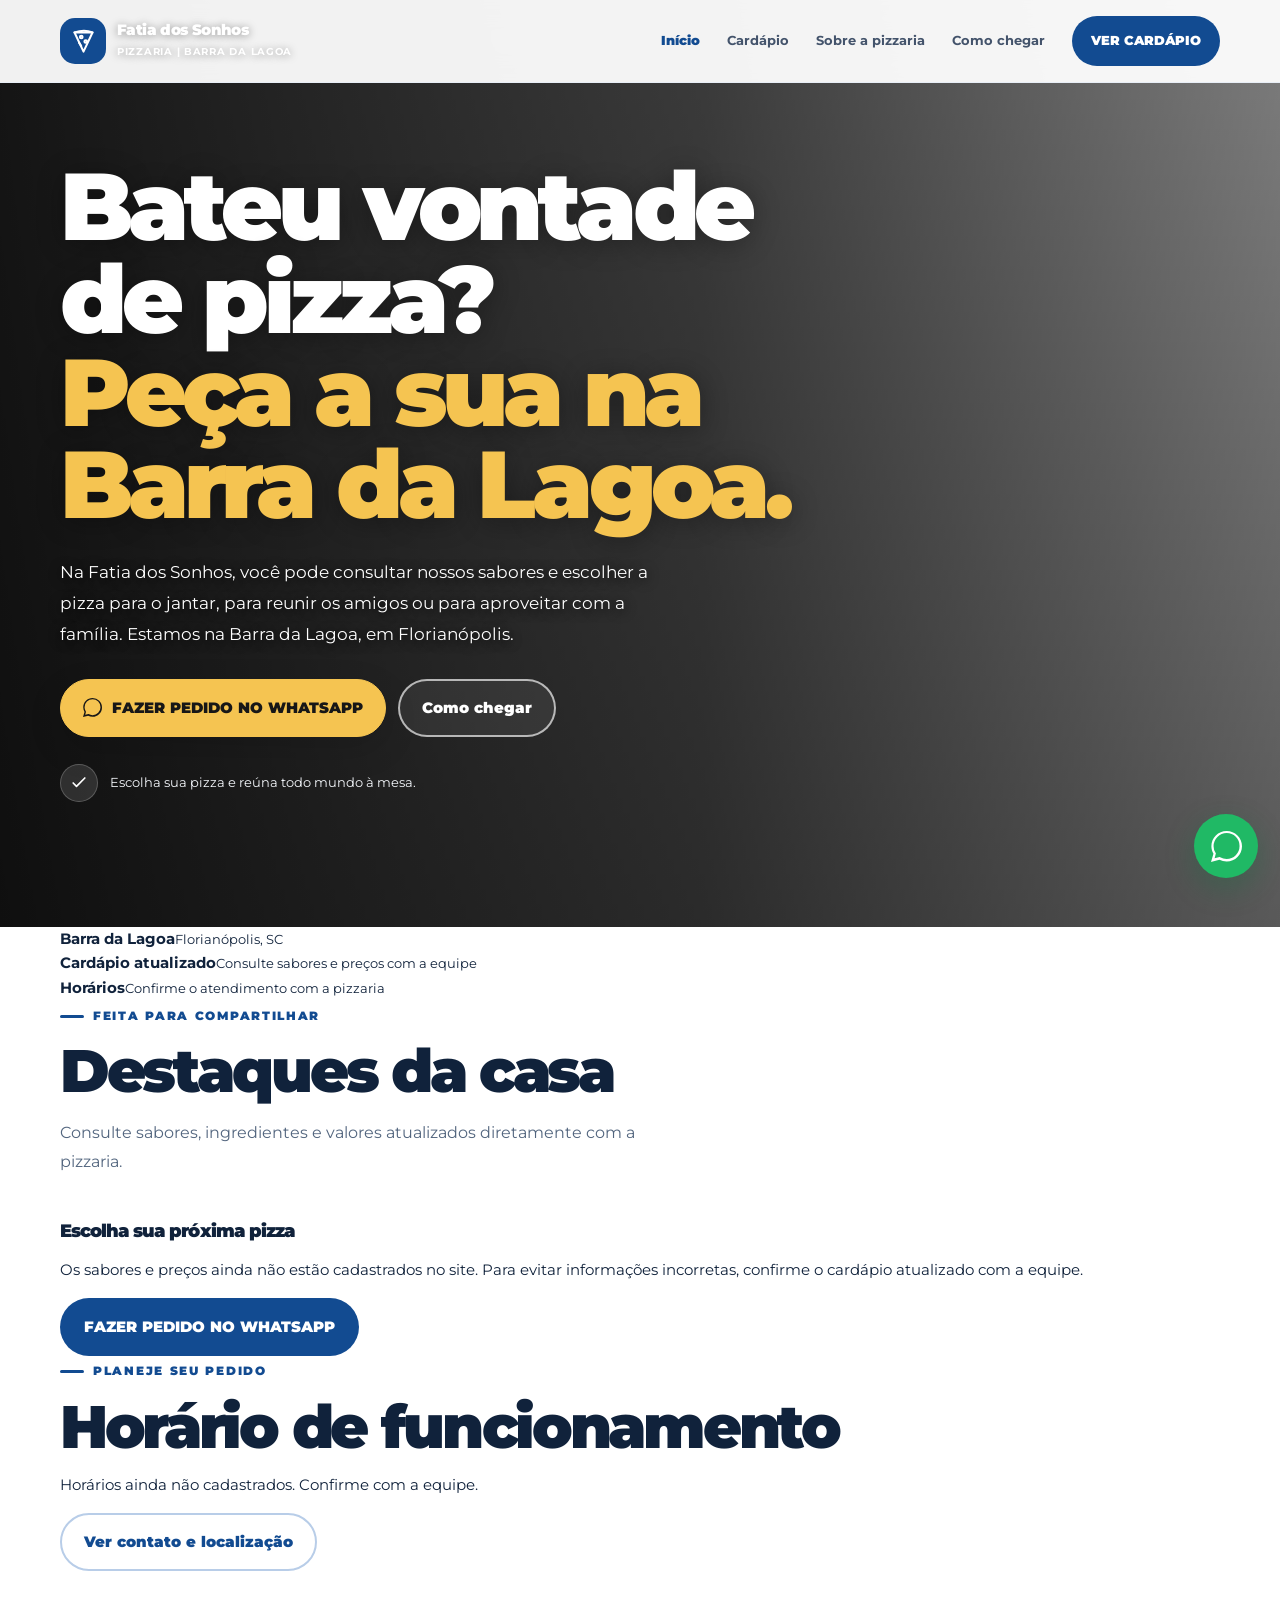
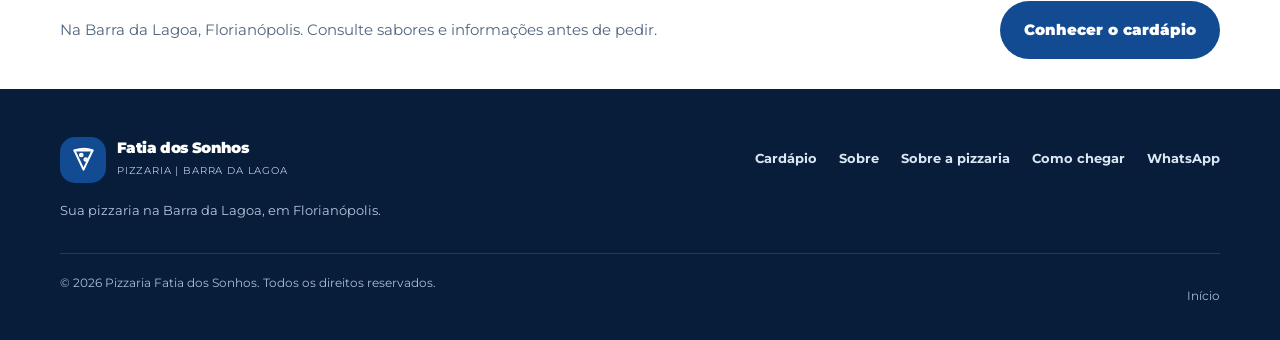
==== commit 6ab261cc: "Atualiza CTA e adiciona destaques e informacoes de atendimento" ====
--- a/index.html
+++ b/index.html
@@ -25,7 +25,7 @@
       <button class="menu-toggle" id="menuToggle" aria-label="Abrir menu" aria-expanded="false" aria-controls="navLinks"><svg viewBox="0 0 24 24" fill="none" stroke="currentColor" stroke-width="2" stroke-linecap="round"><path d="M4 7h16M4 12h16M4 17h16"/></svg></button>
       <nav class="nav-links" id="navLinks" aria-label="Navegação principal">
         <a href="index.html" aria-current="page">Início</a><a href="cardapio.html">Cardápio</a><a href="sobre.html">Sobre a pizzaria</a><a href="contato.html">Como chegar</a>
-        <a class="btn nav-cta whatsapp-link" href="#" target="_blank" rel="noopener"><svg viewBox="0 0 24 24" fill="currentColor" aria-hidden="true"><path d="M20.5 3.5A11.8 11.8 0 0 0 12.1 0C5.6 0 .3 5.3.3 11.8c0 2.1.6 4.1 1.6 5.9L0 24l6.5-1.7a11.8 11.8 0 0 0 5.6 1.4h.1c6.5 0 11.8-5.3 11.8-11.8 0-3.2-1.2-6.2-3.5-8.4ZM12.1 21.7a9.8 9.8 0 0 1-5-1.4l-.4-.2-3.9 1 1-3.8-.3-.4a9.7 9.7 0 0 1-1.5-5.2A10.1 10.1 0 0 1 12.1 1.6a10 10 0 0 1 7.1 2.9 10 10 0 0 1 2.9 7.1 10.1 10.1 0 0 1-10 10.1Zm5.5-7.5c-.3-.2-1.8-.9-2.1-1s-.5-.2-.7.2-.8 1-1 1.2-.4.2-.7.1a8.2 8.2 0 0 1-2.5-1.5 9.3 9.3 0 0 1-1.7-2.1c-.2-.3 0-.5.1-.6l.5-.6.3-.5c.1-.2 0-.4 0-.6s-.7-1.7-.9-2.3c-.3-.6-.5-.5-.7-.5h-.6c-.2 0-.6.1-.9.4s-1.2 1.2-1.2 2.8 1.2 3.2 1.4 3.4a12.9 12.9 0 0 0 4.9 4.3c.7.3 1.2.5 1.6.6.7.2 1.3.2 1.8.1.6-.1 1.8-.7 2-1.4.3-.7.3-1.3.2-1.4s-.3-.3-.6-.5Z"/></svg> Consultar sabores no WhatsApp</a>
+        <a class="btn nav-cta" href="cardapio.html">VER CARDÁPIO</a>
       </nav>
     </div>
   </header>
@@ -37,7 +37,7 @@
           <h1>Bateu vontade de pizza? <span>Peça a sua na Barra da Lagoa.</span></h1>
           <p>Na Fatia dos Sonhos, você pode consultar nossos sabores e escolher a pizza para o jantar, para reunir os amigos ou para aproveitar com a família. Estamos na Barra da Lagoa, em Florianópolis.</p>
           <div class="hero-actions">
-            <a class="btn whatsapp-link" href="#" target="_blank" rel="noopener"><svg viewBox="0 0 24 24" fill="currentColor" aria-hidden="true"><path d="M20.5 3.5A11.8 11.8 0 0 0 12.1 0C5.6 0 .3 5.3.3 11.8c0 2.1.6 4.1 1.6 5.9L0 24l6.5-1.7a11.8 11.8 0 0 0 5.6 1.4h.1c6.5 0 11.8-5.3 11.8-11.8 0-3.2-1.2-6.2-3.5-8.4ZM12.1 21.7a9.8 9.8 0 0 1-5-1.4l-.4-.2-3.9 1 1-3.8-.3-.4a9.7 9.7 0 0 1-1.5-5.2A10.1 10.1 0 0 1 12.1 1.6a10 10 0 0 1 7.1 2.9 10 10 0 0 1 2.9 7.1 10.1 10.1 0 0 1-10 10.1Z"/></svg> Consultar sabores pelo WhatsApp</a>
+            <a class="btn whatsapp-link" href="#" target="_blank" rel="noopener"><svg viewBox="0 0 24 24" fill="currentColor" aria-hidden="true"><path d="M20.5 3.5A11.8 11.8 0 0 0 12.1 0C5.6 0 .3 5.3.3 11.8c0 2.1.6 4.1 1.6 5.9L0 24l6.5-1.7a11.8 11.8 0 0 0 5.6 1.4h.1c6.5 0 11.8-5.3 11.8-11.8 0-3.2-1.2-6.2-3.5-8.4ZM12.1 21.7a9.8 9.8 0 0 1-5-1.4l-.4-.2-3.9 1 1-3.8-.3-.4a9.7 9.7 0 0 1-1.5-5.2A10.1 10.1 0 0 1 12.1 1.6a10 10 0 0 1 7.1 2.9 10 10 0 0 1 2.9 7.1 10.1 10.1 0 0 1-10 10.1Z"/></svg> FAZER PEDIDO NO WHATSAPP</a>
             <a class="btn btn-outline" href="contato.html">Como chegar</a>
           </div>
           <div class="hero-note"><span class="note-icon"><svg viewBox="0 0 24 24" fill="none" stroke="currentColor" stroke-width="2" stroke-linecap="round" stroke-linejoin="round"><path d="m5 12 4 4L19 6"/></svg></span><span>Escolha sua pizza e reúna todo mundo à mesa.</span></div>
@@ -49,7 +49,7 @@
         </div>
       </div>
     </section>
-<section class="home-quick-links"><div class="container quick-link-row"><p>Na Barra da Lagoa, Florianópolis. Consulte sabores e informações antes de pedir.</p><a class="btn" href="cardapio.html">Conhecer o cardápio</a></div></section>
+<section class="trust-strip" aria-label="Informações da pizzaria"><div class="container trust-strip-inner"><div class="trust-item"><strong>Barra da Lagoa</strong><small>Florianópolis, SC</small></div><div class="trust-item"><strong>Cardápio atualizado</strong><small>Consulte sabores e preços com a equipe</small></div><div class="trust-item"><strong>Horários</strong><small id="homeHoursSummary">Confirme o atendimento com a pizzaria</small></div></div></section><section class="featured-section"><div class="container"><div class="section-heading"><span class="eyebrow">FEITA PARA COMPARTILHAR</span><h2>Destaques da casa</h2><p class="section-intro">Consulte sabores, ingredientes e valores atualizados diretamente com a pizzaria.</p></div><div class="featured-empty"><div><h3>Escolha sua próxima pizza</h3><p>Os sabores e preços ainda não estão cadastrados no site. Para evitar informações incorretas, confirme o cardápio atualizado com a equipe.</p></div><a class="btn whatsapp-link" href="#">FAZER PEDIDO NO WHATSAPP</a></div></div></section><section class="hours-section"><div class="container hours-panel"><div><span class="eyebrow">PLANEJE SEU PEDIDO</span><h2>Horário de funcionamento</h2><p id="hoursStatus" class="hours-status" aria-live="polite">Horários ainda não cadastrados. Confirme com a equipe.</p></div><a class="btn btn-outline" href="contato.html">Ver contato e localização</a></div></section><section class="home-quick-links"><div class="container quick-link-row"><p>Na Barra da Lagoa, Florianópolis. Consulte sabores e informações antes de pedir.</p><a class="btn" href="cardapio.html">Conhecer o cardápio</a></div></section>
 </main>
 <footer>
     <div class="container">
--- a/style.css
+++ b/style.css
@@ -1 +1,351 @@
-:root{--ink:#211b16;--muted:#776f65;--cream:#f8f4ed;--paper:#fffdf8;--red:#b83a24;--red-dark:#922b1a;--gold:#d9a54a;--line:#e9e1d6;--serif:"Playfair Display",Georgia,serif;--sans:"DM Sans",Arial,sans-serif}*{box-sizing:border-box}html{scroll-behavior:smooth;scroll-padding-top:90px}body{margin:0;background:var(--paper);color:var(--ink);font-family:var(--sans);-webkit-font-smoothing:antialiased}a{color:inherit;text-decoration:none}button,input,textarea{font:inherit}.announcement{padding:10px 20px;text-align:center;background:var(--red);color:#fff8ef;font-size:11px;letter-spacing:.09em}.site-header{height:88px;padding:0 7.2%;display:flex;align-items:center;justify-content:space-between;background:var(--paper);gap:24px;position:sticky;top:0;z-index:10;border-bottom:1px solid #eee8df}.brand{display:flex;align-items:center;gap:10px;flex-shrink:0}.brand-mark{width:43px;height:43px;display:grid;place-items:center;border:1.5px solid var(--red);border-radius:50%;font-family:var(--serif);font-size:16px;font-weight:800;color:var(--red);letter-spacing:-2px}.brand-mark span{color:var(--gold)}.brand-name{font-weight:800;font-size:14px;letter-spacing:.1em;line-height:1.3}.brand-name i{font-style:normal;color:var(--red)}.brand-name small{display:block;font-size:8px;letter-spacing:.24em;font-weight:500;margin-top:3px}.navigation{display:flex;align-items:center;gap:32px}.navigation a{font-size:12px;color:#5e574f;transition:color .2s}.navigation a:hover,.text-link:hover{color:var(--red)}.header-order{padding:13px 17px;background:var(--ink);color:#fff;border-radius:3px;font-size:12px;font-weight:700}.header-order span{margin-left:10px;color:var(--gold)}.menu-toggle{display:none;background:none;border:0;font-size:24px}.hero{position:relative;min-height:590px;display:grid;grid-template-columns:1fr 1fr;align-items:center;padding:54px 7.2% 70px;gap:6%}.hero-content{max-width:530px;padding-bottom:18px}.eyebrow{font-size:10px;letter-spacing:.18em;font-weight:700;color:var(--red);display:inline-flex;align-items:center;gap:10px}.hero .eyebrow span{width:7px;height:7px;background:var(--gold);border-radius:50%}h1,h2,h3,p{margin-top:0}h1,h2{font-family:var(--serif);letter-spacing:-.045em}h1{font-size:clamp(42px,5.1vw,69px);line-height:1.08;margin:23px 0 20px;font-weight:700}h1 em,h2 em{font-weight:600;color:var(--red);font-style:italic}.hero-content>p{max-width:430px;color:var(--muted);font-size:14px;line-height:1.9}.hero-actions{display:flex;align-items:center;gap:25px;margin-top:29px;flex-wrap:wrap}.button{display:inline-flex;align-items:center;justify-content:center;gap:22px;border:0;border-radius:3px;padding:16px 20px;font-weight:700;font-size:12px;cursor:pointer;transition:transform .2s,background .2s}.button:hover{transform:translateY(-2px)}.button-primary{background:var(--red);color:white}.button-primary:hover{background:var(--red-dark)}.button-primary span{font-size:18px;line-height:12px}.text-link{font-size:11px;font-weight:700;transition:color .2s}.text-link span{margin-left:7px}.hero-note{display:flex;align-items:center;gap:13px;margin-top:48px}.stars{color:var(--gold);letter-spacing:3px;font-size:13px}.hero-note strong,.hero-note small{display:block}.hero-note strong{font-size:11px}.hero-note small{font-size:10px;color:var(--muted);margin-top:5px}.hero-image{position:relative;min-height:430px;height:100%;background:#34251b url("https://images.unsplash.com/photo-1513104890138-7c749659a591?auto=format&fit=crop&w=1300&q=90") center/cover no-repeat;border-radius:2px}.hero-image:after{content:"";position:absolute;inset:45% 0 0;background:linear-gradient(transparent,rgba(18,12,8,.75))}.image-label{position:absolute;top:22px;right:22px;z-index:1;display:flex;align-items:center;gap:10px;background:var(--paper);padding:12px 15px;font-size:9px;font-weight:700;letter-spacing:.1em;line-height:1.6}.image-label>span:first-child{font-size:24px;color:var(--red)}.hero-caption{position:absolute;z-index:1;bottom:27px;left:28px;color:white}.hero-caption span,.hero-caption strong{display:block}.hero-caption span{font-size:9px;letter-spacing:.18em;margin-bottom:8px}.hero-caption strong{font-family:var(--serif);font-size:25px}.hero-index{position:absolute;bottom:25px;left:7.2%;font-size:8px;letter-spacing:.18em;color:#8b8175}.hero-index span{color:var(--red);margin:0 7px}.benefits{padding:28px 7.2%;display:grid;grid-template-columns:repeat(3,1fr);gap:30px;background:var(--cream);border-top:1px solid var(--line);border-bottom:1px solid var(--line)}.benefits>div{display:flex;align-items:center;gap:15px;justify-content:center}.benefit-icon{width:43px;height:43px;display:grid;place-items:center;border:1px solid #d9c9b7;color:var(--red);border-radius:50%;font-size:21px}.benefits strong,.benefits small{display:block}.benefits strong{font-size:11px}.benefits small{font-size:10px;color:var(--muted);margin-top:6px}.section-wrap{padding:100px 7.2%}.section-heading{display:flex;align-items:end;justify-content:space-between;gap:35px}.section-heading h2,.story-copy h2,.cta-section h2{font-size:clamp(34px,4vw,49px);line-height:1.12;margin:14px 0 0}.section-heading h2 span{color:var(--red)}.section-heading>p{max-width:360px;color:var(--muted);font-size:12px;line-height:1.8;margin-bottom:5px}.filters{display:flex;gap:9px;margin:34px 0 24px;flex-wrap:wrap}.filter{border:1px solid var(--line);background:transparent;color:var(--muted);padding:10px 17px;border-radius:30px;font-size:11px;cursor:pointer}.filter.active,.filter:hover{background:var(--ink);color:white;border-color:var(--ink)}.pizza-grid{display:grid;grid-template-columns:repeat(3,minmax(0,1fr));gap:28px 22px}.pizza-card{min-width:0}.pizza-photo{height:225px;position:relative;overflow:hidden;background:#eee5d8}.pizza-photo img{width:100%;height:100%;object-fit:cover;transition:transform .45s}.pizza-card:hover .pizza-photo img{transform:scale(1.05)}.pizza-tag{position:absolute;top:13px;left:13px;background:var(--paper);padding:8px 10px;font-size:9px;font-weight:700}.add-button{position:absolute;right:13px;bottom:13px;width:39px;height:39px;border:0;background:var(--red);color:white;font-size:25px;line-height:1;cursor:pointer;border-radius:50%;transition:transform .2s,background .2s}.add-button:hover{transform:rotate(90deg);background:var(--red-dark)}.pizza-info{padding:17px 0 5px;display:flex;align-items:start;justify-content:space-between;gap:12px}.pizza-info h3{font-family:var(--serif);font-size:20px;margin:0 0 7px}.pizza-info p{font-size:11px;line-height:1.7;color:var(--muted);max-width:240px;margin:0}.price{font-size:12px;white-space:nowrap;color:var(--red);padding-top:4px}.menu-bottom{display:flex;align-items:center;justify-content:space-between;border-top:1px solid var(--line);margin-top:42px;padding-top:25px;color:var(--muted);font-size:11px}.button-dark{background:var(--ink);color:white}.button-dark b{display:grid;place-items:center;background:var(--red);color:white;width:20px;height:20px;border-radius:50%;font-size:10px}.story-section{display:grid;grid-template-columns:1fr 1fr;min-height:530px;background:var(--cream)}.story-image{background:url("https://images.unsplash.com/photo-1579751626657-72bc17010498?auto=format&fit=crop&w=1200&q=85") center/cover;min-height:480px}.story-copy{padding:75px 13%;align-self:center}.story-copy h2{font-size:clamp(38px,4.4vw,57px);margin:18px 0 22px}.story-copy>p{font-size:12px;line-height:1.95;color:var(--muted);max-width:400px}.story-copy .text-link{display:inline-block;margin-top:14px}.cta-section{text-align:center;padding:90px 20px;background:#211b16;color:white}.cta-section .eyebrow{color:#e3b75f}.cta-section h2{margin:17px 0 12px}.cta-section p{color:#c8bfb4;font-size:12px;margin-bottom:25px}.cta-section .button{margin:auto}footer{padding:42px 7.2% 20px;background:#17130f;color:#fff}.footer-top{display:flex;align-items:center;justify-content:space-between;gap:30px;padding-bottom:35px}.brand-footer .brand-name{color:#fff}.footer-top>p{font-family:var(--serif);font-style:italic;color:#c8bfb4;font-size:16px;margin:0}.footer-contact{display:grid;gap:8px;font-size:10px;color:#c8bfb4}.footer-contact strong{font-size:11px;color:#fff}.footer-contact a:hover{color:#e3b75f}.footer-bottom{display:flex;justify-content:space-between;gap:15px;border-top:1px solid #3a332d;padding-top:18px;font-size:9px;color:#9f968c}.footer-bottom a:hover{color:white}.order-dialog{width:min(520px,calc(100% - 28px));max-height:90vh;overflow:auto;border:0;border-radius:8px;padding:27px;background:var(--paper);color:var(--ink);box-shadow:0 20px 90px #0005}.order-dialog::backdrop{background:#130e0bc9;backdrop-filter:blur(3px)}.dialog-head{display:flex;justify-content:space-between;align-items:center;border-bottom:1px solid var(--line);padding-bottom:17px}.dialog-head h2{font-size:30px;margin:8px 0 0}.close-dialog{border:0;background:none;font-size:30px;cursor:pointer;color:var(--muted)}.order-items{padding:12px 0}.empty-cart{font-size:12px;color:var(--muted);line-height:1.7}.order-row{display:grid;grid-template-columns:1fr auto;gap:8px;padding:12px 0;border-bottom:1px solid var(--line);font-size:12px}.order-row small{display:block;color:var(--muted);margin-top:4px}.quantity-controls{display:flex;align-items:center;gap:10px}.quantity-controls button{width:25px;height:25px;border:1px solid var(--line);background:white;cursor:pointer;border-radius:4px}.order-total{display:flex;justify-content:space-between;padding:17px 0;border-top:1px solid var(--line);font-size:14px}.order-total strong{color:var(--red);font-size:18px}.customer-label{display:block;font-size:11px;font-weight:700;margin:12px 0 6px}.customer-input{display:block;width:100%;border:1px solid var(--line);border-radius:4px;padding:12px;background:white;outline-color:var(--red);font-size:12px;resize:vertical}.checkout-button{width:100%;margin-top:18px}.dialog-hint{display:block;text-align:center;color:var(--muted);font-size:10px;margin-top:10px}.toast{position:fixed;bottom:22px;left:50%;transform:translate(-50%,20px);background:var(--ink);color:white;padding:13px 20px;border-radius:4px;font-size:12px;opacity:0;pointer-events:none;transition:.25s;z-index:30;max-width:90%;text-align:center}.toast.show{opacity:1;transform:translate(-50%,0)}[hidden]{display:none!important}@media(max-width:900px){.site-header{padding:0 5%;gap:15px}.navigation{gap:16px}.hero{padding-left:5%;padding-right:5%;gap:4%}.hero-image{min-height:380px}.benefits,.section-wrap{padding-left:5%;padding-right:5%}.pizza-photo{height:185px}.pizza-info{flex-direction:column;gap:7px}.story-copy{padding:55px 9%}.hero-index{left:5%}.footer-top{flex-wrap:wrap}}@media(max-width:650px){.announcement{font-size:9px;padding:9px}.site-header{height:72px}.brand-mark{width:38px;height:38px}.brand-name{font-size:12px}.brand-name small{font-size:7px}.menu-toggle{display:block;margin-left:auto;cursor:pointer}.navigation{display:none;position:absolute;top:71px;left:0;right:0;background:var(--paper);padding:20px 6%;border-bottom:1px solid var(--line);flex-direction:column;align-items:flex-start;gap:20px}.navigation.open{display:flex}.header-order{padding:11px;font-size:10px}.hero{grid-template-columns:1fr;padding:48px 6% 63px;gap:30px}.hero-content{padding:0}.hero h1{font-size:clamp(43px,12vw,61px)}.hero-content>p{font-size:13px}.hero-note{margin-top:30px}.hero-image{min-height:310px}.hero-index{left:6%;bottom:22px}.benefits{grid-template-columns:1fr;gap:20px;padding:25px 7%;}.benefits>div{justify-content:flex-start}.section-wrap{padding:70px 6%}.section-heading{display:block}.section-heading>p{margin-top:15px}.section-heading h2{font-size:38px}.pizza-grid{grid-template-columns:repeat(2,minmax(0,1fr));gap:25px 13px}.pizza-photo{height:150px}.pizza-info{padding-top:12px}.pizza-info h3{font-size:17px}.pizza-info p{font-size:10px}.price{font-size:11px}.add-button{width:33px;height:33px;right:8px;bottom:8px}.pizza-tag{top:8px;left:8px;font-size:8px;padding:6px}.menu-bottom{align-items:flex-start;gap:15px;flex-direction:column}.story-section{grid-template-columns:1fr}.story-image{min-height:280px}.story-copy{padding:55px 7%}.story-copy h2{font-size:45px}.cta-section{padding:70px 18px}.cta-section h2{font-size:37px}.footer-top{align-items:flex-start;flex-direction:column;gap:20px}.footer-bottom{font-size:8px}.order-dialog{padding:21px}.hero-actions{gap:18px}}@media(prefers-reduced-motion:reduce){*,*::before,*::after{scroll-behavior:auto!important;transition:none!important}}+
+    :root{--blue:#164b91;--blue-dark:#103566;--blue-light:#eaf3ff;--white:#fff;--ink:#17263c;--muted:#637187;--line:#e3eaf3;--shadow:0 18px 55px rgba(16,53,102,.12);--radius:22px}
+    *{box-sizing:border-box}
+    html{scroll-behavior:smooth;scroll-padding-top:92px}
+    body{margin:0;font-family:'Montserrat',sans-serif;color:var(--ink);background:var(--white);line-height:1.65}
+    img{display:block;max-width:100%}
+    a{color:inherit;text-decoration:none}
+    button{font:inherit}
+    .container{width:min(1160px,calc(100% - 40px));margin-inline:auto}
+    .section{padding:92px 0}
+    .eyebrow{display:inline-flex;align-items:center;gap:9px;color:var(--blue);font-size:.76rem;font-weight:900;letter-spacing:.14em;text-transform:uppercase}
+    .eyebrow:before{content:"";width:24px;height:3px;border-radius:3px;background:currentColor}
+    h1,h2,h3,p{margin-top:0}
+    h1,h2,h3{line-height:1.13;letter-spacing:-.04em}
+    h2{font-size:clamp(2rem,4vw,3.2rem);margin:14px 0 16px;font-weight:900}
+    .section-intro{max-width:650px;color:var(--muted);margin-bottom:38px}
+    .btn{display:inline-flex;align-items:center;justify-content:center;gap:10px;padding:15px 22px;border:2px solid transparent;border-radius:999px;background:var(--blue);color:#fff;font-size:.91rem;font-weight:900;transition:transform .2s,background .2s,box-shadow .2s;cursor:pointer}
+    .btn:hover{background:var(--blue-dark);transform:translateY(-2px);box-shadow:0 12px 28px #164b912b}
+    .btn-outline{background:transparent;color:var(--blue);border-color:#b8cde8}
+    .btn-outline:hover{color:#fff;border-color:var(--blue)}
+    .btn svg{width:19px;height:19px;flex:none}
+    /* Navegação */
+    .navbar{position:fixed;inset:0 0 auto;z-index:1000;background:rgba(255,255,255,.94);border-bottom:1px solid #e8eef6;backdrop-filter:blur(14px)}
+    .nav-inner{height:82px;display:flex;align-items:center;justify-content:space-between;gap:24px}
+    .brand{display:flex;align-items:center;gap:11px;min-width:0}
+    .brand-mark{display:grid;place-items:center;width:46px;height:46px;flex:none;border-radius:15px;background:var(--blue);color:#fff}
+    .brand-mark svg{width:27px;height:27px}
+    .brand-name{display:block;font-size:.95rem;font-weight:900;letter-spacing:-.04em;line-height:1.1}
+    .brand-tag{display:block;color:var(--muted);font-size:.65rem;letter-spacing:.08em;text-transform:uppercase;margin-top:5px}
+    .nav-links{display:flex;align-items:center;gap:27px;font-size:.82rem;font-weight:700;color:#43536b}
+    .nav-links a:not(.btn):hover{color:var(--blue)}
+    .nav-cta{padding:12px 17px;font-size:.8rem}
+    .menu-toggle{display:none;width:44px;height:44px;border:1px solid var(--line);background:#fff;border-radius:12px;color:var(--blue);cursor:pointer}
+    .menu-toggle svg{width:23px;height:23px}
+    /* Hero */
+    .hero{padding:138px 0 78px;overflow:hidden;background:radial-gradient(circle at 83% 27%,#e4efff 0,transparent 32%),linear-gradient(180deg,#f8fbff 0%,#fff 100%)}
+    .hero-grid{display:grid;grid-template-columns:1.02fr .98fr;align-items:center;gap:56px}
+    .hero-copy h1{font-size:clamp(2.8rem,5.6vw,5rem);margin:18px 0 22px;font-weight:900;max-width:650px}
+    .hero-copy h1 span{color:var(--blue)}
+    .hero-copy>p{max-width:550px;color:var(--muted);font-size:1.05rem;margin-bottom:29px}
+    .hero-actions{display:flex;flex-wrap:wrap;gap:12px}
+    .hero-note{display:flex;align-items:center;gap:12px;margin-top:27px;color:var(--muted);font-size:.8rem}
+    .note-icon{display:grid;place-items:center;width:38px;height:38px;flex:none;border-radius:50%;background:var(--blue-light);color:var(--blue)}
+    .note-icon svg{width:20px;height:20px}
+    .hero-visual{position:relative;min-height:470px}
+    .hero-photo{position:absolute;inset:12px 18px 20px 22px;overflow:hidden;border-radius:48% 48% 25px 25px;box-shadow:var(--shadow)}
+    .hero-photo img{width:100%;height:100%;object-fit:cover}
+    .hero-photo:after{content:"";position:absolute;inset:0;background:linear-gradient(180deg,transparent 58%,rgba(7,28,57,.42))}
+    .floating-card{position:absolute;z-index:2;display:flex;align-items:center;gap:12px;background:#fff;padding:15px 18px;border:1px solid #e7eef8;border-radius:17px;box-shadow:var(--shadow)}
+    .floating-card.top{top:36px;left:0}
+    .floating-card.bottom{bottom:0;right:0}
+    .float-icon{display:grid;place-items:center;width:43px;height:43px;border-radius:13px;background:var(--blue-light);color:var(--blue)}
+    .float-icon svg{width:23px;height:23px}
+    .float-title{display:block;font-size:.8rem;font-weight:900}
+    .float-sub{display:block;font-size:.68rem;color:var(--muted);margin-top:2px}
+    /* Serviços */
+    .services{background:#fff}
+    .section-heading{text-align:center}
+    .section-heading .section-intro{margin-inline:auto}
+    .service-grid{display:grid;grid-template-columns:repeat(3,1fr);gap:20px}
+    .service-card{padding:30px;border:1px solid var(--line);border-radius:var(--radius);transition:transform .2s,box-shadow .2s}
+    .service-card:hover{transform:translateY(-5px);box-shadow:var(--shadow)}
+    .service-icon{display:grid;place-items:center;width:58px;height:58px;border-radius:18px;background:var(--blue-light);color:var(--blue);margin-bottom:23px}
+    .service-icon svg{width:29px;height:29px}
+    .service-card h3{font-size:1.2rem;margin-bottom:10px;font-weight:900}
+    .service-card p{color:var(--muted);font-size:.9rem;margin:0}
+    /* Diferenciais */
+    .advantages{background:var(--blue-dark);color:#fff;position:relative;overflow:hidden}
+    .advantages:after{content:"";position:absolute;width:420px;height:420px;border:1px solid #ffffff14;border-radius:50%;right:-160px;top:-180px;box-shadow:0 0 0 50px #ffffff08,0 0 0 100px #ffffff05}
+    .advantages .eyebrow{color:#a9d0ff}
+    .advantages .section-intro{color:#d0deef}
+    .advantage-grid{display:grid;grid-template-columns:repeat(4,1fr);gap:16px;position:relative;z-index:1}
+    .advantage{padding:23px 20px;border:1px solid #ffffff26;background:#ffffff09;border-radius:18px}
+    .advantage .service-icon{background:#ffffff14;color:#c8e0ff;width:49px;height:49px;border-radius:15px;margin-bottom:18px}
+    .advantage .service-icon svg{width:24px;height:24px}
+    .advantage h3{font-size:1rem;margin-bottom:9px}
+    .advantage p{font-size:.82rem;color:#d0deef;margin:0}
+    /* Sobre */
+    .about-grid{display:grid;grid-template-columns:.95fr 1.05fr;gap:68px;align-items:center}
+    .about-image{position:relative;min-height:435px}
+    .about-image img{position:absolute;inset:0;width:100%;height:100%;object-fit:cover;border-radius:var(--radius);box-shadow:var(--shadow)}
+    .about-stamp{position:absolute;right:-18px;bottom:24px;background:var(--blue);color:#fff;border-radius:18px;padding:20px 23px;max-width:195px;box-shadow:var(--shadow)}
+    .about-stamp strong{display:block;font-size:1.12rem;font-weight:900}
+    .about-stamp span{display:block;font-size:.75rem;margin-top:5px;color:#dbeaff}
+    .about-copy p{color:var(--muted)}
+    .about-points{display:grid;grid-template-columns:1fr 1fr;gap:13px;margin:25px 0 29px}
+    .about-point{display:flex;align-items:center;gap:9px;font-size:.83rem;font-weight:700}
+    .check{display:grid;place-items:center;width:23px;height:23px;flex:none;border-radius:50%;background:var(--blue-light);color:var(--blue)}
+    .check svg{width:14px;height:14px}
+    /* Localização */
+    .location{background:var(--blue-light)}
+    .location-grid{display:grid;grid-template-columns:.9fr 1.1fr;gap:35px;align-items:stretch}
+    .location-info{padding:15px 0}
+    .info-row{display:flex;align-items:flex-start;gap:14px;margin:23px 0}
+    .info-row .service-icon{width:47px;height:47px;border-radius:14px;flex:none;margin:0}
+    .info-row .service-icon svg{width:23px;height:23px}
+    .info-row h3{font-size:.92rem;letter-spacing:0;margin:2px 0 5px}
+    .info-row p{font-size:.85rem;color:var(--muted);margin:0}
+    .map-card{overflow:hidden;border-radius:var(--radius);min-height:390px;background:#d8e7f8;box-shadow:var(--shadow)}
+    .map-card iframe{width:100%;height:100%;min-height:390px;border:0;display:block}
+    /* Chamada final */
+    .final-cta{padding:82px 0}
+    .cta-panel{position:relative;overflow:hidden;display:flex;align-items:center;justify-content:space-between;gap:30px;padding:48px;border-radius:28px;background:var(--blue);color:#fff}
+    .cta-panel:after{content:"";position:absolute;width:310px;height:310px;border:1px solid #ffffff2a;border-radius:50%;right:18%;top:-190px;box-shadow:0 0 0 38px #ffffff0c,0 0 0 76px #ffffff08}
+    .cta-copy{position:relative;z-index:1;max-width:650px}
+    .cta-copy h2{margin-top:0;margin-bottom:12px}
+    .cta-copy p{color:#dceaff;margin:0}
+    .cta-panel .btn{position:relative;z-index:1;background:#fff;color:var(--blue);white-space:nowrap}
+    .cta-panel .btn:hover{background:#eaf3ff}
+    /* Rodapé */
+    footer{background:#0c2547;color:#fff;padding:48px 0 22px}
+    .footer-main{display:flex;justify-content:space-between;gap:30px;align-items:flex-start;padding-bottom:32px}
+    footer .brand-tag{color:#b6c8df}
+    .footer-description{max-width:340px;color:#b6c8df;font-size:.82rem;margin:17px 0 0}
+    .footer-links{display:flex;gap:22px;flex-wrap:wrap;font-size:.8rem;color:#dce7f5;font-weight:700}
+    .footer-links a:hover{color:#fff;text-decoration:underline}
+    .footer-bottom{border-top:1px solid #ffffff20;padding-top:20px;display:flex;justify-content:space-between;gap:18px;flex-wrap:wrap;color:#a9bdd7;font-size:.72rem}
+    .whatsapp-float{position:fixed;right:22px;bottom:22px;z-index:900;width:62px;height:62px;display:grid;place-items:center;border-radius:50%;background:#20b965;color:#fff;box-shadow:0 10px 30px #08743c4d;transition:transform .2s}
+    .whatsapp-float:hover{transform:translateY(-4px) scale(1.04)}
+    .whatsapp-float svg{width:31px;height:31px}
+    .sr-only{position:absolute;width:1px;height:1px;padding:0;margin:-1px;overflow:hidden;clip:rect(0,0,0,0);white-space:nowrap;border:0}
+    @media(max-width:950px){
+      .nav-links{gap:16px}.nav-links a:not(.btn){font-size:.76rem}
+      .hero-grid{gap:25px}.hero-visual{min-height:400px}
+      .advantage-grid{grid-template-columns:repeat(2,1fr)}
+      .about-grid{gap:38px}
+    }
+    @media(max-width:760px){
+      html{scroll-padding-top:75px}.container{width:min(100% - 32px,560px)}.section{padding:68px 0}
+      .nav-inner{height:72px}.brand-mark{width:41px;height:41px;border-radius:13px}.brand-name{font-size:.87rem}
+      .menu-toggle{display:grid;place-items:center}
+      .nav-links{display:none;position:absolute;top:72px;left:0;right:0;padding:18px 22px 24px;background:#fff;border-bottom:1px solid var(--line);box-shadow:0 18px 25px #123b7212;align-items:stretch;gap:0}
+      .nav-links.open{display:flex;flex-direction:column}
+      .nav-links a:not(.btn){padding:13px 0;font-size:.9rem;border-bottom:1px solid #edf1f7}
+      .nav-cta{margin-top:14px}
+      .hero{padding:112px 0 58px}.hero-grid{grid-template-columns:1fr;gap:35px}.hero-copy h1{font-size:clamp(2.65rem,12vw,4rem)}
+      .hero-copy>p{font-size:.97rem}.hero-visual{min-height:370px;margin:0 4px}
+      .hero-photo{inset:10px 12px 18px 16px}.floating-card.top{left:-5px;top:18px}.floating-card.bottom{right:-4px}
+      .service-grid,.review-grid{grid-template-columns:1fr}.service-card{padding:25px}
+      .advantage-grid{gap:12px}.advantage{padding:19px 15px}
+      .about-grid,.location-grid{grid-template-columns:1fr;gap:28px}.about-image{min-height:340px;margin-right:10px}
+      .about-stamp{right:-10px}.about-points{gap:12px}
+      .map-card,.map-card iframe{min-height:320px}
+      .cta-panel{padding:34px 25px;align-items:flex-start;flex-direction:column}.cta-panel h2{font-size:2.15rem}
+      .footer-main{flex-direction:column}.footer-links{gap:16px}
+      .whatsapp-float{width:56px;height:56px;right:15px;bottom:15px}
+    }
+    @media(max-width:390px){.brand-tag{font-size:.58rem}.hero-actions .btn{width:100%}.advantage-grid{grid-template-columns:1fr}.about-points{grid-template-columns:1fr}.floating-card{padding:12px}.float-title{font-size:.74rem}}
+    @media(prefers-reduced-motion:reduce){html{scroll-behavior:auto}*,*:before,*:after{transition:none!important}}
+
+    /* Direção de arte: composição editorial, hierarquia tipográfica e ritmo */
+    :root{--blue:#124b91;--blue-dark:#0b2a52;--blue-light:#edf4fc;--ink:#10223b;--muted:#52657e;--line:#dce6f2;--shadow:0 24px 70px rgba(11,42,82,.15);--radius:24px}
+    body{font-size:15px} h1,h2,h3{letter-spacing:-.055em} h1,h2,h3{font-weight:900}
+    h2{font-size:clamp(2.35rem,4.7vw,3.8rem);line-height:1.02}
+    .section-intro{font-size:1rem;line-height:1.85;max-width:600px}
+    .hero{padding:154px 0 96px;background:linear-gradient(115deg,#f7faff 0%,#fff 58%,#e7f0fc 100%)}
+    .hero-grid{grid-template-columns:minmax(0,1.1fr) minmax(0,.9fr);gap:clamp(32px,6vw,92px)}
+    .hero-copy{padding:14px 0 22px}.hero-copy h1{font-size:clamp(3.4rem,6.8vw,6.3rem);line-height:.98;max-width:690px;margin:0 0 27px}
+    .hero-copy h1 span{display:block;color:var(--blue)}.hero-copy>p{font-size:1.08rem;line-height:1.85;max-width:500px}
+    .hero-visual{min-height:560px}.hero-photo{inset:0 0 18px 30px;border-radius:46% 46% 24px 24px}.hero-photo img{transform:scale(1.04)}
+    .floating-card{border-radius:16px}.floating-card.top{left:-18px;top:56px}.floating-card.bottom{right:-20px;bottom:4px}
+    .section{padding:108px 0}.section-heading{text-align:left;max-width:780px;margin-bottom:44px}
+    .section-heading .section-intro{margin-left:0;margin-right:0}
+    .service-grid{display:grid;grid-template-columns:1.2fr .8fr;grid-template-rows:auto auto;gap:18px;align-items:stretch}
+    .service-card{min-height:210px;padding:30px 32px;display:flex;flex-direction:column;align-items:flex-start}
+    .service-card:first-child{grid-row:span 2;min-height:100%;padding:38px;background:linear-gradient(145deg,#f0f6ff,#fff);border-color:#d7e5f7}
+    .service-card:first-child .service-icon{width:70px;height:70px}.service-card:first-child h3{font-size:clamp(1.6rem,2.7vw,2.25rem);max-width:300px}
+    .service-card:not(:first-child) .service-icon{width:46px;height:46px;border-radius:14px;margin-bottom:15px}
+    .service-card:not(:first-child) .service-icon svg{width:23px;height:23px}
+    .service-card h3{font-size:1.35rem}.service-card p{font-size:.91rem;line-height:1.8}
+    .advantages{background:var(--blue-dark)}.advantages h2{max-width:650px}
+    .advantage-grid{grid-template-columns:1.25fr .75fr 1fr;grid-template-rows:auto auto;gap:14px}
+    .advantage{min-height:195px;padding:26px}.advantage:first-child{grid-column:span 2;min-height:230px;background:#ffffff12}
+    .advantage:nth-child(2){grid-column:3;grid-row:span 2}.advantage:nth-child(3){grid-column:1;min-height:170px}.advantage:nth-child(4){grid-column:2;min-height:170px}
+    .advantage h3{font-size:1.15rem}.advantage:first-child h3{font-size:1.55rem}.advantage p{line-height:1.8}
+    .about-grid{grid-template-columns:1fr 1fr;gap:clamp(38px,7vw,100px)}.about-image{min-height:520px}
+    .about-image img{border-radius:24px}.about-copy h2{max-width:560px}.about-copy p{line-height:1.9;font-size:.97rem}
+    .location{background:#eaf2fc}.location-grid{grid-template-columns:.8fr 1.2fr;gap:60px}
+    .location-info h2{font-size:clamp(2.3rem,4vw,3.3rem)}.map-card{min-height:460px;border:8px solid #fff}
+    .map-card iframe{min-height:444px}.final-cta{padding:90px 0;background:#fff}
+    .cta-panel{padding:58px 56px;border-radius:28px;background:linear-gradient(120deg,#124b91,#0b2a52)}
+    .cta-copy h2{font-size:clamp(2.25rem,4vw,3.4rem);max-width:600px}.cta-copy p{font-size:1rem;line-height:1.8}
+    footer{background:#071d39}.whatsapp-float{width:64px;height:64px}
+    .reveal-image{opacity:0;transform:translateY(26px) scale(.985);transition:opacity .85s ease,transform .85s cubic-bezier(.2,.7,.2,1)}
+    .reveal-image.is-visible{opacity:1;transform:translateY(0) scale(1)}
+    @media(max-width:950px){
+      .hero-grid{gap:28px}.hero-copy h1{font-size:clamp(3rem,6.5vw,4.8rem)}.hero-visual{min-height:440px}
+      .service-grid{grid-template-columns:1fr 1fr}.service-card:first-child{grid-row:span 2}
+      .advantage-grid{grid-template-columns:1fr 1fr}.advantage:first-child{grid-column:span 1}.advantage:nth-child(2){grid-column:2;grid-row:span 2}.advantage:nth-child(3){grid-column:1}.advantage:nth-child(4){grid-column:1}
+      .location-grid{gap:30px}
+    }
+    @media(max-width:760px){
+      .section{padding:74px 0}.hero{padding:112px 0 62px}
+      .hero-grid{grid-template-columns:1fr;gap:28px}.hero-copy{padding:10px 0 0}.hero-copy h1{font-size:clamp(3.15rem,13vw,4.5rem);max-width:560px}
+      .hero-copy>p{font-size:1rem}.hero-visual{min-height:410px;margin:0 8px 0 0}.hero-photo{inset:0 10px 18px 16px}
+      .floating-card.top{left:-8px;top:20px}.floating-card.bottom{right:-5px;bottom:0}
+      .section-heading{margin-bottom:30px}.service-grid{grid-template-columns:1fr;grid-template-rows:auto}
+      .service-card:first-child{grid-row:auto;min-height:250px;padding:30px}.service-card{min-height:auto}
+      .advantage-grid{grid-template-columns:1fr 1fr}.advantage:first-child{grid-column:span 2;min-height:180px}
+      .advantage:nth-child(2){grid-column:span 2;grid-row:auto}.advantage:nth-child(3),.advantage:nth-child(4){grid-column:auto;min-height:185px}
+      .review-grid{grid-template-columns:1fr}.review,.review:last-child{grid-column:auto;min-height:220px}.review:nth-child(2){transform:none}.review-note{margin-top:22px}
+      .about-grid,.location-grid{grid-template-columns:1fr;gap:34px}.about-image{min-height:360px;margin-right:10px}
+      .map-card,.map-card iframe{min-height:330px}.map-card{border-width:5px}.cta-panel{padding:35px 25px}.final-cta{padding:64px 0}
+    }
+    @media(max-width:390px){
+      .hero-copy h1{font-size:3rem}.hero-visual{min-height:340px}.advantage-grid{grid-template-columns:1fr}
+      .advantage:first-child,.advantage:nth-child(2),.advantage:nth-child(3),.advantage:nth-child(4){grid-column:1;grid-row:auto;min-height:150px}
+    }
+    @media(prefers-reduced-motion:reduce){.reveal-image{opacity:1;transform:none;transition:none}}
+
+  
+    /* Ajustes finais para telas estreitas (incluindo 360px) */
+    html, body{width:100%;max-width:100%;overflow-x:clip}
+    img, iframe{max-width:100%}
+    .container{min-width:0}
+    .hero-copy h1, h2, h3, p, a, .brand{overflow-wrap:break-word}
+    .btn{min-height:48px}
+    .menu-toggle{min-width:44px;min-height:44px}
+    .footer-links a, .footer-bottom a{display:inline-flex;align-items:center;min-height:44px}
+    @media(max-width:760px){
+      .container{width:calc(100% - 32px);max-width:560px}
+      .section{padding:58px 0}
+      .nav-inner{gap:10px}
+      .brand{gap:8px}
+      .brand-mark{width:38px;height:38px}
+      .brand-name{font-size:.84rem}
+      .brand-tag{font-size:.56rem;letter-spacing:.045em}
+      .nav-links{max-height:calc(100dvh - 72px);overflow-y:auto}
+      .nav-links a:not(.btn){min-height:44px;display:flex;align-items:center;padding:10px 0}
+      .nav-cta{min-height:48px}
+      .hero{padding:102px 0 48px}
+      .hero-grid{gap:24px}
+      .hero-copy h1{font-size:clamp(2.25rem,10.2vw,3rem);line-height:1.04;letter-spacing:-.045em;margin:0 0 18px}
+      .hero-copy>p{font-size:1rem;line-height:1.7;margin-bottom:22px}
+      .hero-actions{gap:10px}
+      .hero-actions .btn{width:100%;white-space:normal;text-align:center;padding:13px 16px}
+      .hero-note{font-size:.88rem;line-height:1.5}
+      .hero-visual{min-height:320px;margin:0 8px 0 4px}
+      .hero-photo{inset:0 8px 14px 12px;border-radius:40% 40% 20px 20px}
+      .floating-card{max-width:calc(100% - 4px);gap:8px;padding:10px 12px}
+      .floating-card.top{left:-4px;top:14px}
+      .floating-card.bottom{right:-2px;bottom:0}
+      .float-icon{width:36px;height:36px;flex:none}
+      .float-title{font-size:.76rem}
+      .float-sub{font-size:.7rem}
+      h2,.location-info h2,.cta-copy h2{font-size:clamp(1.8rem,8.3vw,2.25rem);line-height:1.1;letter-spacing:-.04em}
+      .section-heading{margin-bottom:26px}
+      .section-intro{font-size:1rem;line-height:1.7;margin-bottom:26px}
+      .service-grid{grid-template-columns:minmax(0,1fr);gap:14px}
+      .service-card,.service-card:first-child{min-height:0;padding:23px}
+      .service-card:first-child .service-icon{width:54px;height:54px}
+      .service-card h3,.service-card:first-child h3{font-size:1.25rem;line-height:1.2}
+      .service-card p{font-size:.98rem;line-height:1.65}
+      .advantage-grid{grid-template-columns:minmax(0,1fr);gap:12px}
+      .advantage,.advantage:first-child,.advantage:nth-child(2),.advantage:nth-child(3),.advantage:nth-child(4){
+        grid-column:1;grid-row:auto;min-height:0;padding:21px
+      }
+      .advantage h3,.advantage:first-child h3{font-size:1.16rem}
+      .advantage p{font-size:.96rem;line-height:1.65}
+      .about-grid,.location-grid{grid-template-columns:minmax(0,1fr);gap:26px}
+      .about-image{min-height:290px;margin:0 8px 0 0}
+      .about-stamp{right:-5px;bottom:14px;max-width:180px;padding:15px}
+      .about-copy p{font-size:1rem;line-height:1.7}
+      .about-points{grid-template-columns:minmax(0,1fr);gap:8px;margin:20px 0 24px}
+      .about-point{font-size:.94rem;min-height:36px}
+      .info-row{gap:12px}
+      .info-row p{font-size:.96rem;line-height:1.65;overflow-wrap:anywhere}
+      .map-card{min-height:280px;border-width:4px}
+      .map-card iframe{min-height:280px}
+      .final-cta{padding:48px 0}
+      .cta-panel{padding:27px 20px;gap:20px;border-radius:22px}
+      .cta-copy p{font-size:1rem;line-height:1.7}
+      .cta-panel .btn{width:100%;white-space:normal;text-align:center;padding:13px 15px}
+      .footer-main{gap:20px}
+      .footer-links{gap:4px 12px}
+      .footer-links a{font-size:.9rem}
+      .footer-bottom{font-size:.82rem;line-height:1.6;gap:8px}
+      .whatsapp-float{width:52px;height:52px;right:12px;bottom:calc(12px + env(safe-area-inset-bottom));}
+      .whatsapp-float svg{width:26px;height:26px}
+      body{padding-bottom:env(safe-area-inset-bottom)}
+    }
+    @media(max-width:390px){
+      .brand-tag{font-size:.53rem}
+      .hero-copy h1{font-size:clamp(2.15rem,9.8vw,2.45rem)}
+      .hero-visual{min-height:295px}
+      .floating-card{padding:9px 10px}
+      .float-title{font-size:.72rem}
+      .float-sub{font-size:.66rem}
+      .service-card,.service-card:first-child{padding:20px}
+      .cta-panel{padding:24px 18px}
+    }
+    @media(prefers-reduced-motion:reduce){
+      .reveal-image{opacity:1;transform:none;transition:none}
+    }
+
+  
+
+/* Navegação entre páginas */
+.nav-links a[aria-current="page"]{color:var(--blue);font-weight:900}
+.page-hero{padding:145px 0 64px;background:linear-gradient(120deg,#edf4fc,#fff);border-bottom:1px solid var(--line)}
+.page-hero h1{font-size:clamp(2.6rem,6vw,4.6rem);margin:0 0 16px;max-width:850px}
+.page-hero p{color:var(--muted);max-width:700px;font-size:1.02rem;line-height:1.85;margin:0}
+.page-content{padding:70px 0 100px}
+.menu-intro{max-width:760px;color:var(--muted);margin-bottom:32px}
+.menu-panel{padding:30px;border:1px solid var(--line);border-radius:24px;background:#f7faff}
+.menu-panel h2{font-size:1.8rem;margin-top:0}
+.menu-note{color:var(--muted);font-size:.9rem}
+.menu-actions{display:flex;flex-wrap:wrap;gap:12px;margin-top:25px}
+.about-page-grid{display:grid;grid-template-columns:1fr 1fr;gap:48px;align-items:center}
+.about-page-grid .about-image{min-height:440px}
+.contact-page-grid{display:grid;grid-template-columns:.85fr 1.15fr;gap:38px;align-items:stretch}
+.contact-card{background:#fff;border:1px solid var(--line);border-radius:22px;padding:26px;margin-bottom:16px}
+.contact-card h2{font-size:1.35rem;letter-spacing:-.03em;margin:0 0 10px}
+.contact-card p{color:var(--muted);margin:0;line-height:1.8}
+.contact-card a:not(.btn){color:var(--blue);font-weight:800}
+.home-hero{position:relative;isolation:isolate;min-height:min(790px,calc(100svh - 70px));display:flex;align-items:center;padding:160px 0 125px;color:#fff;background:linear-gradient(90deg,rgba(5,17,31,.86) 0%,rgba(5,17,31,.64) 48%,rgba(5,17,31,.22) 100%),linear-gradient(0deg,rgba(5,17,31,.3),rgba(5,17,31,.08)),url('https://images.unsplash.com/photo-1571407970349-bc81e7e96d47?auto=format&fit=crop&w=2000&q=82') center 52%/cover no-repeat}
+.home-hero .hero-grid{display:block}
+.home-hero .hero-copy{max-width:780px;padding:0}
+.home-hero .hero-copy h1{font-size:clamp(3.4rem,7.4vw,6.6rem);line-height:.98;margin:0 0 25px;max-width:780px;text-shadow:0 3px 28px #0005}
+.home-hero .hero-copy h1 span{color:#ffd48a}
+.home-hero .hero-copy>p{color:#f2f5fa;max-width:600px;font-size:1.08rem;line-height:1.85;text-shadow:0 2px 15px #0005}
+.home-hero .hero-note{color:#f4f7fb}
+.home-hero .note-icon{background:#ffffff1f;color:#fff;border:1px solid #ffffff35}
+.home-hero .hero-visual{display:none}
+.home-hero .btn{background:#fff;color:var(--blue);box-shadow:0 12px 35px #0002}
+.home-hero .btn:hover{background:#edf4fc}
+.home-hero .btn-outline{background:#ffffff12;color:#fff;border-color:#ffffffa6;box-shadow:none}
+.home-hero .btn-outline:hover{background:#fff;color:var(--blue)}
+.home-quick-links{padding:30px 0;background:#fff}
+.quick-link-row{display:flex;justify-content:space-between;gap:18px;align-items:center;flex-wrap:wrap}
+.quick-link-row p{margin:0;color:var(--muted);font-size:.92rem}
+@media(max-width:760px){
+ .page-hero{padding:112px 0 48px}.page-content{padding:48px 0 70px}
+ .home-hero{min-height:690px;min-height:78svh;padding:130px 0 85px;background-position:58% center}
+ .home-hero .hero-copy h1{font-size:clamp(3rem,13vw,4.5rem)}
+ .home-hero .hero-copy>p{font-size:.98rem}
+ .about-page-grid,.contact-page-grid{grid-template-columns:1fr;gap:25px}
+ .about-page-grid .about-image{min-height:340px}
+ .menu-panel{padding:23px}
+ .quick-link-row{align-items:flex-start;flex-direction:column}
+}
+@media(prefers-reduced-motion:reduce){.reveal-image{opacity:1;transform:none;transition:none}}
+
+/* Conversao e legibilidade - atualizado */
+.home-hero{background-image:linear-gradient(90deg,rgba(0,0,0,.9),rgba(0,0,0,.72) 55%,rgba(0,0,0,.42)),linear-gradient(0deg,rgba(0,0,0,.4),rgba(0,0,0,.16)),url('https://images.unsplash.com/photo-1571407970349-bc81e7e96d47?auto=format&fit=crop&w=2000&q=82')}
+.home-hero .hero-copy h1 span{color:#f5c451}
+.home-hero .hero-copy>p{color:#fff;max-width:620px;line-height:1.8;text-shadow:0 2px 12px #000}
+.navbar .brand-name,.navbar .brand-tag{color:#fff;text-shadow:0 1px 8px #0006}
+.navbar .brand-tag{font-weight:700;letter-spacing:.07em}
+.home-hero .btn:not(.btn-outline){background:#f5c451;color:#171717;border:1px solid #f5c451;font-weight:900}
+.home-hero .btn:not(.btn-outline):hover{background:#ffda78;transform:translateY(-2px)}
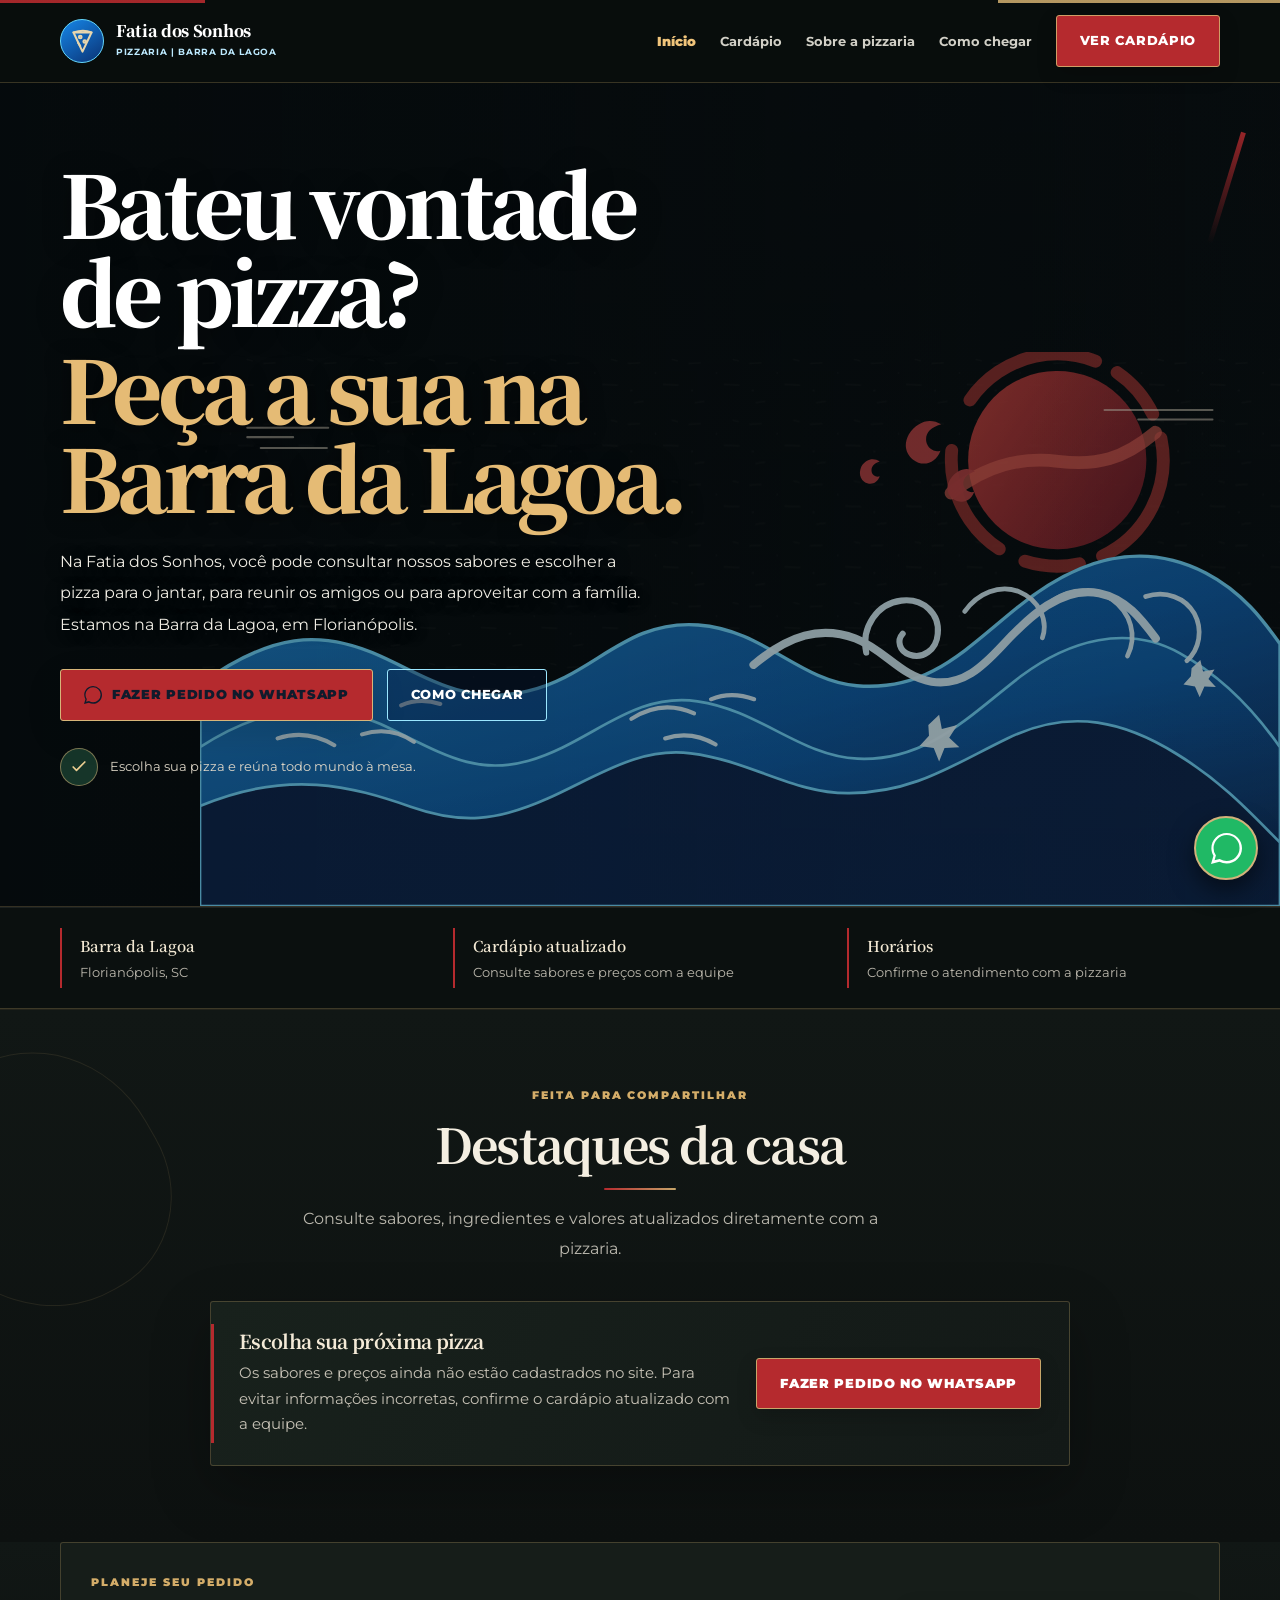
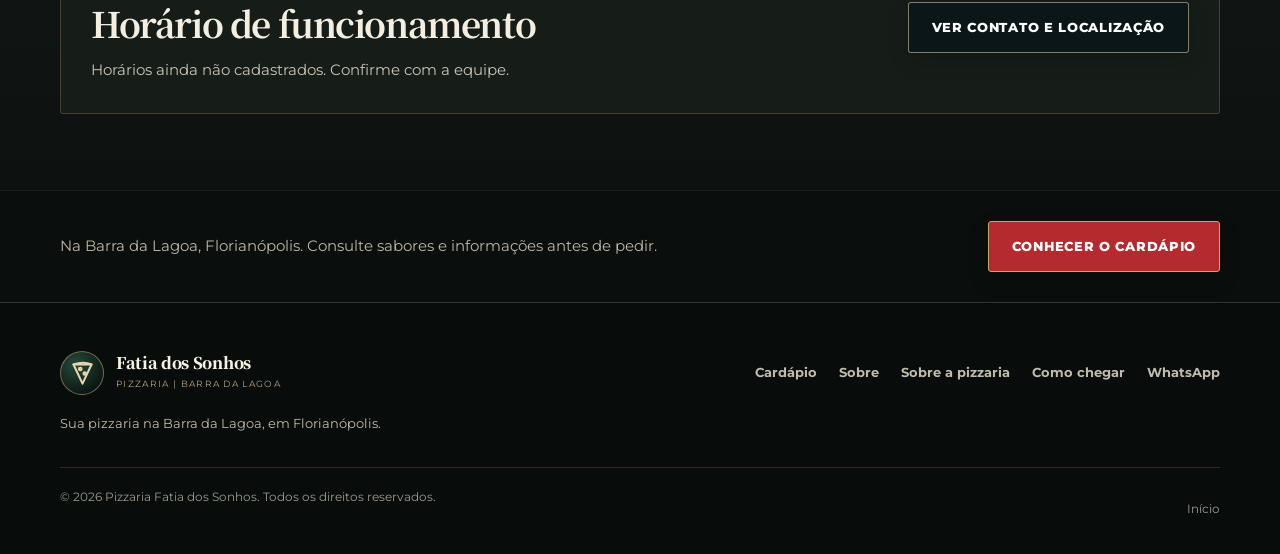
==== commit 1ab66c76: "Unifica tipografia, cor do navegador e favicon da nova identidade" ====
--- a/index.html
+++ b/index.html
@@ -3,16 +3,16 @@
 <head>
 <meta charset="UTF-8">
 <meta name="viewport" content="width=device-width, initial-scale=1.0">
-<meta name="theme-color" content="#124b91">
+<meta name="theme-color" content="#101413">
 <meta name="description" content="Pizzaria Fatia dos Sonhos em Florianópolis, na Barra da Lagoa. Consulte o cardápio de pizzas e fale com a equipe para fazer seu pedido.">
 <meta property="og:title" content="Pizzaria Fatia dos Sonhos | Florianópolis">
 <meta property="og:description" content="Conheça a Pizzaria Fatia dos Sonhos na Barra da Lagoa, Florianópolis. Consulte sabores e informações para pedir sua pizza.">
 <meta property="og:type" content="website">
-<link rel="icon" type="image/svg+xml" href="data:image/svg+xml,%3Csvg xmlns=%27http://www.w3.org/2000/svg%27 viewBox=%270 0 64 64%27%3E%3Crect width=%2764%27 height=%2764%27 rx=%2715%27 fill=%27%23124b91%27/%3E%3Cpath d=%27M16 14 Q34 7 49 14 L32 51 Z%27 fill=%27%23fff%27 stroke=%27%23fff%27 stroke-width=%272%27 stroke-linejoin=%27round%27/%3E%3Cpath d=%27M16 14 Q33 20 49 14%27 fill=%27none%27 stroke=%27%23dce6f2%27 stroke-width=%273%27/%3E%3Ccircle cx=%2727%27 cy=%2727%27 r=%273%27 fill=%27%23124b91%27/%3E%3Ccircle cx=%2735%27 cy=%2736%27 r=%273%27 fill=%27%23124b91%27/%3E%3C/svg%3E">
+<link rel="icon" type="image/svg+xml" href="favicon.svg">
 <title>Pizzaria Fatia dos Sonhos em Florianópolis | Barra da Lagoa</title>
 <link rel="preconnect" href="https://fonts.googleapis.com">
 <link rel="preconnect" href="https://fonts.gstatic.com" crossorigin>
-<link href="https://fonts.googleapis.com/css2?family=Montserrat:wght@400;700;900&display=swap" rel="stylesheet">
+<link href="https://fonts.googleapis.com/css2?family=Montserrat:wght@400;500;600;700;800;900&family=Noto+Serif+JP:wght@400;500;600;700&display=swap" rel="stylesheet">
 <link rel="stylesheet" href="style.css">
 </head>
 <body>
--- a/style.css
+++ b/style.css
@@ -345,7 +345,192 @@
 .home-hero{background-image:linear-gradient(90deg,rgba(0,0,0,.9),rgba(0,0,0,.72) 55%,rgba(0,0,0,.42)),linear-gradient(0deg,rgba(0,0,0,.4),rgba(0,0,0,.16)),url('https://images.unsplash.com/photo-1571407970349-bc81e7e96d47?auto=format&fit=crop&w=2000&q=82')}
 .home-hero .hero-copy h1 span{color:#f5c451}
 .home-hero .hero-copy>p{color:#fff;max-width:620px;line-height:1.8;text-shadow:0 2px 12px #000}
-.navbar .brand-name,.navbar .brand-tag{color:#fff;text-shadow:0 1px 8px #0006}
+.navbar .brand-name,.navbar .brand-tag{color:var(--blue);text-shadow:none}
 .navbar .brand-tag{font-weight:700;letter-spacing:.07em}
 .home-hero .btn:not(.btn-outline){background:#f5c451;color:#171717;border:1px solid #f5c451;font-weight:900}
 .home-hero .btn:not(.btn-outline):hover{background:#ffda78;transform:translateY(-2px)}
+
+.trust-strip{background:#0a1b2d;color:#fff;padding:20px 0}.trust-strip-inner{display:grid;grid-template-columns:repeat(3,minmax(0,1fr));gap:20px}.trust-item{display:flex;flex-direction:column;gap:5px;padding:5px 18px;border-left:2px solid #f5c451}.trust-item strong{font-size:.94rem;color:#fff}.trust-item small{font-size:.8rem;line-height:1.5;color:#cbd5e1}.featured-section{padding:76px 0;background:#f7f8fa}.featured-section .section-heading{max-width:700px;margin:0 auto 30px;text-align:center}.eyebrow{display:block;margin-bottom:10px;color:#9b6a08;font-size:.76rem;font-weight:900;letter-spacing:.15em}
+
+.featured-section h2,.hours-panel h2{margin:0 0 14px;font-size:clamp(2rem,4vw,3rem);letter-spacing:-.04em;color:#102033}.featured-empty{max-width:820px;margin:0 auto;padding:28px;display:flex;align-items:center;justify-content:space-between;gap:24px;background:#fff;border:1px solid #e1e5eb;border-radius:18px;box-shadow:0 14px 35px #0c20300c}.featured-empty h3{margin:0 0 8px;font-size:1.2rem;color:#15263b}.featured-empty p{margin:0;max-width:520px;color:#566273;line-height:1.7}.featured-empty .btn{flex-shrink:0;background:#f5c451;color:#171717;font-weight:900;border:1px solid #f5c451}
+
+.hours-section{padding:0 0 76px;background:#f7f8fa}.hours-panel{display:flex;align-items:center;justify-content:space-between;gap:24px;padding:30px;background:#fff;border:1px solid #e1e5eb;border-radius:18px}.hours-panel h2{font-size:clamp(1.6rem,3vw,2.2rem)}.hours-status{margin:0;color:#566273;line-height:1.65}
+
+@media(max-width:760px){.trust-strip-inner{grid-template-columns:1fr;gap:12px}.trust-item{padding:4px 0 4px 14px}.featured-section{padding:52px 0}.featured-empty,.hours-panel{align-items:stretch;flex-direction:column;padding:22px}.featured-empty .btn,.hours-panel .btn{width:100%;text-align:center}.hours-section{padding-bottom:52px}}
+
+/* Tema de ondas de agua: arte original inspirada em gravuras japonesas */
+:root{--blue:#1260bd;--blue-dark:#071e49;--blue-light:#e6f5ff;--wave-cyan:#63d5ff;--wave-gold:#f5c451}
+.navbar{background:rgba(4,17,44,.97);border-bottom:1px solid rgba(111,207,255,.25);backdrop-filter:blur(12px)}
+.navbar .brand-name{color:#fff}.navbar .brand-tag{color:#bdeaff;text-shadow:none}
+.navbar .brand-mark{background:linear-gradient(145deg,#1687e8,#0a3274);border:1px solid #64d7ff}
+.nav-links{color:#e8f5ff}.nav-links a:not(.btn):hover,.nav-links a[aria-current="page"]{color:#71dcff}
+.nav-cta{background:#f5c451;color:#081a38;border:1px solid #f5c451}.nav-cta:hover{background:#ffdd7a;color:#081a38;border-color:#ffdd7a}
+.menu-toggle{background:#0c2c63;color:#e5f8ff;border-color:#397dba}
+.home-hero{overflow:hidden}
+.home-hero:before{content:"";position:absolute;inset:0;background-image:url("waves.svg");background-repeat:no-repeat;background-size:min(1100px,100%) auto;background-position:right bottom;opacity:.72;mix-blend-mode:screen;pointer-events:none;z-index:0}
+.home-hero .container{position:relative;z-index:1}
+.home-hero .hero-copy h1 span{color:#f5c451;text-shadow:0 2px 20px #0008}
+.home-hero .hero-copy>p{color:#f3f9ff}
+.home-hero .hero-actions .btn:not(.btn-outline){background:#f5c451;color:#101b2c;border-color:#f5c451}
+.home-hero .hero-actions .btn:not(.btn-outline):hover{background:#ffdd7a;border-color:#ffdd7a}
+.home-hero .hero-actions .btn-outline{background:rgba(4,20,55,.35);border-color:#9ce7ff;color:#fff}
+.home-hero .hero-actions .btn-outline:hover{background:#e5f8ff;color:#08224d}
+.page-hero{background-color:#071e49;background-image:linear-gradient(100deg,rgba(4,18,48,.96),rgba(7,54,123,.82)),url("waves.svg");background-repeat:no-repeat;background-position:center,right bottom;background-size:cover,min(950px,100%) auto;border-bottom:3px solid #1687dc}
+.page-hero h1{color:#fff;text-shadow:0 3px 18px #0006}.page-hero p{color:#e0f3ff}
+.nav-links a[aria-current="page"]{color:#71dcff}
+.featured-section{border-top:1px solid #d2eaff;background:linear-gradient(180deg,#f2f9ff,#fff)}
+.featured-section .section-heading h2:after{content:"";display:block;width:72px;height:4px;border-radius:8px;background:linear-gradient(90deg,#1687dc,#7be5ff);margin:16px auto 0}
+.menu-panel,.contact-card{box-shadow:0 12px 34px rgba(10,56,118,.08)}
+.whatsapp-float{box-shadow:0 7px 25px rgba(0,0,0,.24);bottom:calc(20px + env(safe-area-inset-bottom))}
+@media(max-width:760px){
+ .nav-links{background:#071e49;border-bottom:1px solid #2368a5;box-shadow:0 18px 25px #06163355}
+ .nav-links a:not(.btn){color:#e8f5ff;border-bottom-color:#ffffff1c}
+ .nav-links a:not(.btn):hover,.nav-links a[aria-current="page"]{color:#71dcff}
+ .nav-cta{color:#081a38!important;background:#f5c451!important}
+ .home-hero:before{background-size:145% auto;background-position:66% bottom;opacity:.66}
+ .page-hero{background-size:cover,150% auto;background-position:center,right bottom}
+}
+@media(prefers-reduced-motion:reduce){.home-hero .btn,.nav-cta{transition:none}}
+
+/* ==========================================================
+   KIMETSU-INSPIRED ART DIRECTION — editorial Japan / anime cinema
+   Motifs and textures are original vector artwork, not character art.
+   ========================================================== */
+:root{
+ --blue:#1769aa;--blue-dark:#071e49;--blue-light:#dff2ff;
+ --ink:#f5f1e8;--muted:#bcbeb7;--line:rgba(224,219,202,.17);
+ --white:#f7f3e9;--shadow:0 20px 60px rgba(0,0,0,.32);--radius:5px;
+ --charcoal:#101413;--charcoal-2:#171d1a;--forest:#18372b;
+ --vermilion:#b52a2e;--vermilion-bright:#dc4a3d;--indigo:#082b56;
+ --aged-gold:#c7a66a;--paper:#e5d9bd;
+}
+html{scroll-behavior:smooth;scroll-padding-top:88px}
+body{background:var(--charcoal);color:var(--ink);font-family:'Montserrat',sans-serif;line-height:1.72}
+body:before{content:"";position:fixed;inset:0;pointer-events:none;z-index:-1;opacity:.15;background-image:repeating-linear-gradient(0deg,transparent 0 4px,rgba(226,211,173,.03) 4px 5px),url("data:image/svg+xml,%3Csvg xmlns='http://www.w3.org/2000/svg' width='80' height='80' viewBox='0 0 80 80'%3E%3Cfilter id='n'%3E%3CfeTurbulence type='fractalNoise' baseFrequency='.8' numOctaves='2' stitchTiles='stitch'/%3E%3C/filter%3E%3Crect width='100%25' height='100%25' filter='url(%23n)' opacity='.28'/%3E%3C/svg%3E")}
+a{transition:color .2s ease}
+::selection{background:var(--vermilion);color:#fff}
+h1,h2,h3{font-family:'Noto Serif JP',Georgia,serif;font-weight:700;letter-spacing:-.035em}
+h1{line-height:1.08}
+h2{line-height:1.2}
+p{color:var(--muted)}
+a:focus-visible,button:focus-visible{outline:3px solid #8bdcff;outline-offset:4px;border-radius:3px}
+.container{width:min(1160px,calc(100% - 44px))}
+.btn{position:relative;isolation:isolate;overflow:hidden;border:1px solid var(--aged-gold);border-radius:3px;padding:14px 23px;background:var(--vermilion);color:#fff;font-size:.79rem;font-weight:800;letter-spacing:.055em;text-transform:uppercase;box-shadow:0 8px 20px rgba(0,0,0,.17);transition:transform .22s ease,background .22s ease,border-color .22s ease}
+.btn:after{content:"";position:absolute;left:-130%;top:0;width:85%;height:100%;background:linear-gradient(105deg,transparent,rgba(255,255,255,.15),transparent);transform:skewX(-18deg);transition:left .55s ease;z-index:-1}
+.btn:hover{background:#d23a32;color:#fff;border-color:#e5c98b;transform:translateY(-2px);box-shadow:0 12px 26px rgba(0,0,0,.28)}
+.btn:hover:after{left:150%}
+.btn-outline{background:rgba(4,18,24,.55);color:#fff;border-color:rgba(226,210,174,.55)}
+.btn-outline:hover{background:var(--forest);border-color:var(--aged-gold);color:#fff}
+.btn svg{width:18px;height:18px}
+.navbar{background:rgba(9,14,13,.95);border-bottom:1px solid rgba(199,166,106,.25);backdrop-filter:blur(16px)}
+.navbar:before{content:"";position:absolute;left:0;right:0;top:0;height:3px;background:linear-gradient(90deg,var(--vermilion) 0 16%,transparent 16% 78%,var(--aged-gold) 78% 100%);opacity:.9}
+.nav-inner{height:82px}
+.brand{gap:12px}
+.brand-mark{width:44px;height:44px;border:1px solid rgba(199,166,106,.55);border-radius:50%;background:radial-gradient(circle at 35% 30%,#244b3b,#0b1713 74%);color:#e8d6ad}
+.brand-name{color:#f7f1e4;font-family:'Noto Serif JP',Georgia,serif;font-size:1rem;letter-spacing:-.02em}
+.brand-tag{color:#bfae8c;font-size:.59rem;letter-spacing:.14em}
+.nav-links{color:#d2d0c7;gap:24px}
+.nav-links a:not(.btn){transition:color .2s ease}
+.nav-links a:not(.btn):hover,.nav-links a[aria-current="page"]{color:#f0c47b}
+.nav-cta{background:var(--vermilion);border-color:#d09e66;color:#fff}
+.menu-toggle{border:1px solid #645746;background:#17211c;color:#f5ead3;border-radius:3px}
+.home-hero{min-height:min(820px,calc(100svh - 64px));padding:158px 0 120px;background-color:#090e10;background-image:linear-gradient(90deg,rgba(5,10,12,.95) 0%,rgba(5,10,12,.82) 44%,rgba(5,10,12,.45) 100%),linear-gradient(0deg,rgba(5,10,12,.65),rgba(5,10,12,.13)),url('https://images.unsplash.com/photo-1571407970349-bc81e7e96d47?auto=format&fit=crop&w=2000&q=82');background-size:cover;background-position:center 52%;border-bottom:1px solid rgba(199,166,106,.24)}
+.home-hero:before{content:"";position:absolute;inset:0;background:url("waves.svg") no-repeat right bottom/min(1080px,94%) auto;opacity:.62;mix-blend-mode:screen;pointer-events:none;z-index:0}
+.home-hero:after{content:"";position:absolute;right:clamp(18px,4vw,72px);top:130px;width:5px;height:116px;background:linear-gradient(var(--vermilion),rgba(181,42,46,0));transform:rotate(17deg);opacity:.82;pointer-events:none}
+.home-hero .container{position:relative;z-index:1}
+.home-hero .hero-copy{max-width:790px}
+.home-hero .hero-copy h1{max-width:760px;font-family:'Noto Serif JP',Georgia,serif;font-size:clamp(3rem,6.7vw,6.1rem);line-height:1.03;letter-spacing:-.055em;margin:0 0 26px;text-wrap:balance}
+.home-hero .hero-copy h1 span{display:block;margin-top:.1em;color:#e5bb75;text-shadow:0 2px 20px #0008}
+.home-hero .hero-copy>p{max-width:590px;color:#f1eee5;font-size:1.03rem;line-height:1.9;text-shadow:0 2px 15px #0009}
+.home-hero .hero-note{color:#ddd6c7}
+.home-hero .note-icon{background:rgba(26,62,48,.85);border:1px solid rgba(209,179,119,.55);color:#edcf92}
+.home-hero .hero-actions{gap:14px}
+.home-hero .hero-actions .btn:not(.btn-outline){background:var(--vermilion);border-color:#d7b579}
+.home-hero .hero-visual{display:none}
+.trust-strip{background:#0b100f;border-top:1px solid #ffffff12;border-bottom:1px solid rgba(199,166,106,.27)}
+.trust-item{border-left:2px solid var(--vermilion);padding-left:18px}
+.trust-item strong{font-family:'Noto Serif JP',Georgia,serif;color:#f2e8d3;font-weight:600}
+.trust-item small{color:#bcb8ad}
+.featured-section,.hours-section{background:linear-gradient(180deg,#111715,#0d1110);color:var(--ink)}
+.featured-section{position:relative;overflow:hidden;border-top:1px solid rgba(199,166,106,.12)}
+.featured-section:before{content:"";position:absolute;left:-80px;top:40px;width:240px;height:260px;border:1px solid rgba(199,166,106,.12);border-radius:48% 52% 44% 56%;transform:rotate(-30deg);pointer-events:none}
+.featured-section .section-heading,.hours-panel{position:relative;z-index:1}
+.eyebrow{color:#d4ad69;letter-spacing:.18em;font-size:.69rem}
+.eyebrow:before{background:var(--vermilion);width:28px;height:2px}
+.featured-section h2,.hours-panel h2{color:#f4eee1}
+.section-intro{color:#bbb8ae}
+.featured-section .section-heading h2:after{background:linear-gradient(90deg,var(--vermilion),var(--aged-gold));height:2px}
+.featured-empty{max-width:860px;background:linear-gradient(120deg,#18211c,#131917);border:1px solid rgba(199,166,106,.28);border-radius:3px;box-shadow:0 22px 58px #0004;position:relative}
+.featured-empty:before{content:"";position:absolute;left:0;top:22px;bottom:22px;width:3px;background:var(--vermilion)}
+.featured-empty h3{color:#f4ead7;font-family:'Noto Serif JP',Georgia,serif}
+.featured-empty p{color:#c6c1b5}
+.featured-empty .btn{background:var(--vermilion);color:#fff;border-color:#c7a66a}
+.hours-panel{background:#161d19;border-color:rgba(199,166,106,.26);border-radius:3px}
+.hours-status{color:#c9c4b8}
+.home-quick-links{background:#0a0e0d;border-top:1px solid #ffffff12}
+.quick-link-row p{color:#bdb7a8}
+.page-hero{position:relative;isolation:isolate;overflow:hidden;padding:155px 0 70px;background-color:#09110f;background-image:linear-gradient(100deg,rgba(5,11,10,.96),rgba(7,28,24,.86)),url("waves.svg");background-repeat:no-repeat;background-position:center,right bottom;background-size:cover,min(930px,85%) auto;border-bottom:1px solid rgba(199,166,106,.3)}
+.page-hero:before{content:"";position:absolute;z-index:-1;inset:0;background:repeating-linear-gradient(135deg,transparent 0 44px,rgba(238,222,183,.025) 44px 45px),linear-gradient(90deg,transparent 0 70%,rgba(181,42,46,.08) 70% 70.5%,transparent 70.5%);pointer-events:none}
+.page-hero h1{font-family:'Noto Serif JP',Georgia,serif;color:#f7f0e2;font-size:clamp(2.6rem,5.8vw,4.8rem);text-shadow:0 3px 18px #0008;max-width:900px}
+.page-hero p{color:#d4d1c5;max-width:700px;line-height:1.9}
+.page-content{background:#101513;padding:72px 0 96px}
+.menu-panel{background:linear-gradient(135deg,#18221d,#131816);border:1px solid rgba(199,166,106,.25);border-radius:3px;box-shadow:0 24px 65px #0003;position:relative;overflow:hidden}
+.menu-panel:after{content:"";position:absolute;top:0;right:0;width:5px;height:100%;background:linear-gradient(var(--vermilion),transparent 80%)}
+.menu-panel h2{color:#f2e9d9;font-family:'Noto Serif JP',Georgia,serif}
+.menu-intro,.menu-note{color:#c3c0b6}
+.service-card{background:#161d19;border:1px solid rgba(218,206,177,.18);border-radius:3px;box-shadow:0 14px 34px #0002}
+.service-card:hover{border-color:rgba(199,166,106,.48);box-shadow:0 22px 46px #0004}
+.service-card h3{color:#f1e6d1;font-family:'Noto Serif JP',Georgia,serif}
+.service-card p{color:#c0bdb2}
+.service-icon{background:#152d25;color:#dbbd82;border:1px solid rgba(199,166,106,.25);border-radius:3px}
+.about-page-grid .about-copy h2,.about-copy h2{color:#f5ecdc;font-family:'Noto Serif JP',Georgia,serif}
+.about-copy p{color:#c6c2b7}
+.about-image img{border:1px solid rgba(199,166,106,.34);filter:saturate(.88) contrast(1.05)}
+.contact-page-grid{align-items:stretch}
+.contact-card{background:linear-gradient(145deg,#18211c,#121715);border:1px solid rgba(199,166,106,.23);border-radius:3px;box-shadow:0 16px 35px #0002}
+.contact-card h2{color:#f2e7d2;font-family:'Noto Serif JP',Georgia,serif}
+.contact-card p{color:#c4c0b5}
+.contact-card a:not(.btn){color:#e7bd76}
+.map-card{border:1px solid rgba(199,166,106,.35);border-radius:3px;filter:saturate(.82)}
+.location{background:#101613}
+.location-info h2,.location-info h3{color:#f1e7d5}
+.location-info p{color:#c2bdb2}
+.cta-panel{background:linear-gradient(120deg,#18251d,#0b2d28);border:1px solid rgba(199,166,106,.33);border-radius:3px}
+.cta-copy h2{color:#f5eddf}
+.cta-copy p{color:#d2cec2}
+.cta-panel .btn{background:var(--vermilion);color:#fff;border:1px solid #d4b27a}
+footer{background:#080c0b;border-top:1px solid rgba(199,166,106,.26);color:#eee6d6}
+footer .brand-tag{color:#b8a583}
+.footer-description,.footer-links{color:#c1bbac}
+.footer-bottom{border-color:rgba(199,166,106,.2);color:#9d998e}
+.whatsapp-float{border:2px solid #d2b27a;box-shadow:0 10px 25px #0008}
+.reveal-image{transition:opacity .75s ease,transform .75s cubic-bezier(.2,.7,.2,1)}
+@media(max-width:950px){
+ .nav-links{gap:15px}.nav-links a:not(.btn){font-size:.75rem}
+ .home-hero .hero-copy h1{font-size:clamp(3rem,7.1vw,5.3rem)}
+}
+@media(max-width:760px){
+ html{scroll-padding-top:74px}
+ .navbar{background:rgba(8,13,12,.98)}
+ .nav-links{background:#0c1411;border-bottom:1px solid rgba(199,166,106,.25);box-shadow:0 20px 35px #0008}
+ .nav-links a:not(.btn){color:#eee7d8;border-bottom-color:#ffffff14}
+ .nav-links a:not(.btn):hover,.nav-links a[aria-current="page"]{color:#f2c67d}
+ .nav-cta{color:#fff!important;background:var(--vermilion)!important}
+ .home-hero{min-height:78svh;padding:128px 0 86px;background-position:57% center}
+ .home-hero:before{background-size:150% auto;background-position:70% bottom;opacity:.54}
+ .home-hero:after{top:98px;height:82px;right:24px}
+ .home-hero .hero-copy h1{font-size:clamp(2.65rem,11vw,4rem);line-height:1.06}
+ .home-hero .hero-copy>p{font-size:.97rem;line-height:1.8}
+ .page-hero{padding:116px 0 52px;background-size:cover,145% auto;background-position:center,right bottom}
+ .page-content{padding:48px 0 68px}
+ .featured-empty,.hours-panel{border-radius:3px}
+ .featured-empty{padding:24px}
+ .trust-strip-inner{grid-template-columns:1fr;gap:13px}
+ .trust-item{padding:3px 0 3px 15px}
+ .whatsapp-float{right:14px;bottom:calc(14px + env(safe-area-inset-bottom))}
+}
+@media(prefers-reduced-motion:reduce){
+ html{scroll-behavior:auto}
+ *,*:before,*:after{animation-duration:.01ms!important;animation-iteration-count:1!important;transition-duration:.01ms!important;scroll-behavior:auto!important}
+ .reveal-image{opacity:1;transform:none}
+}
